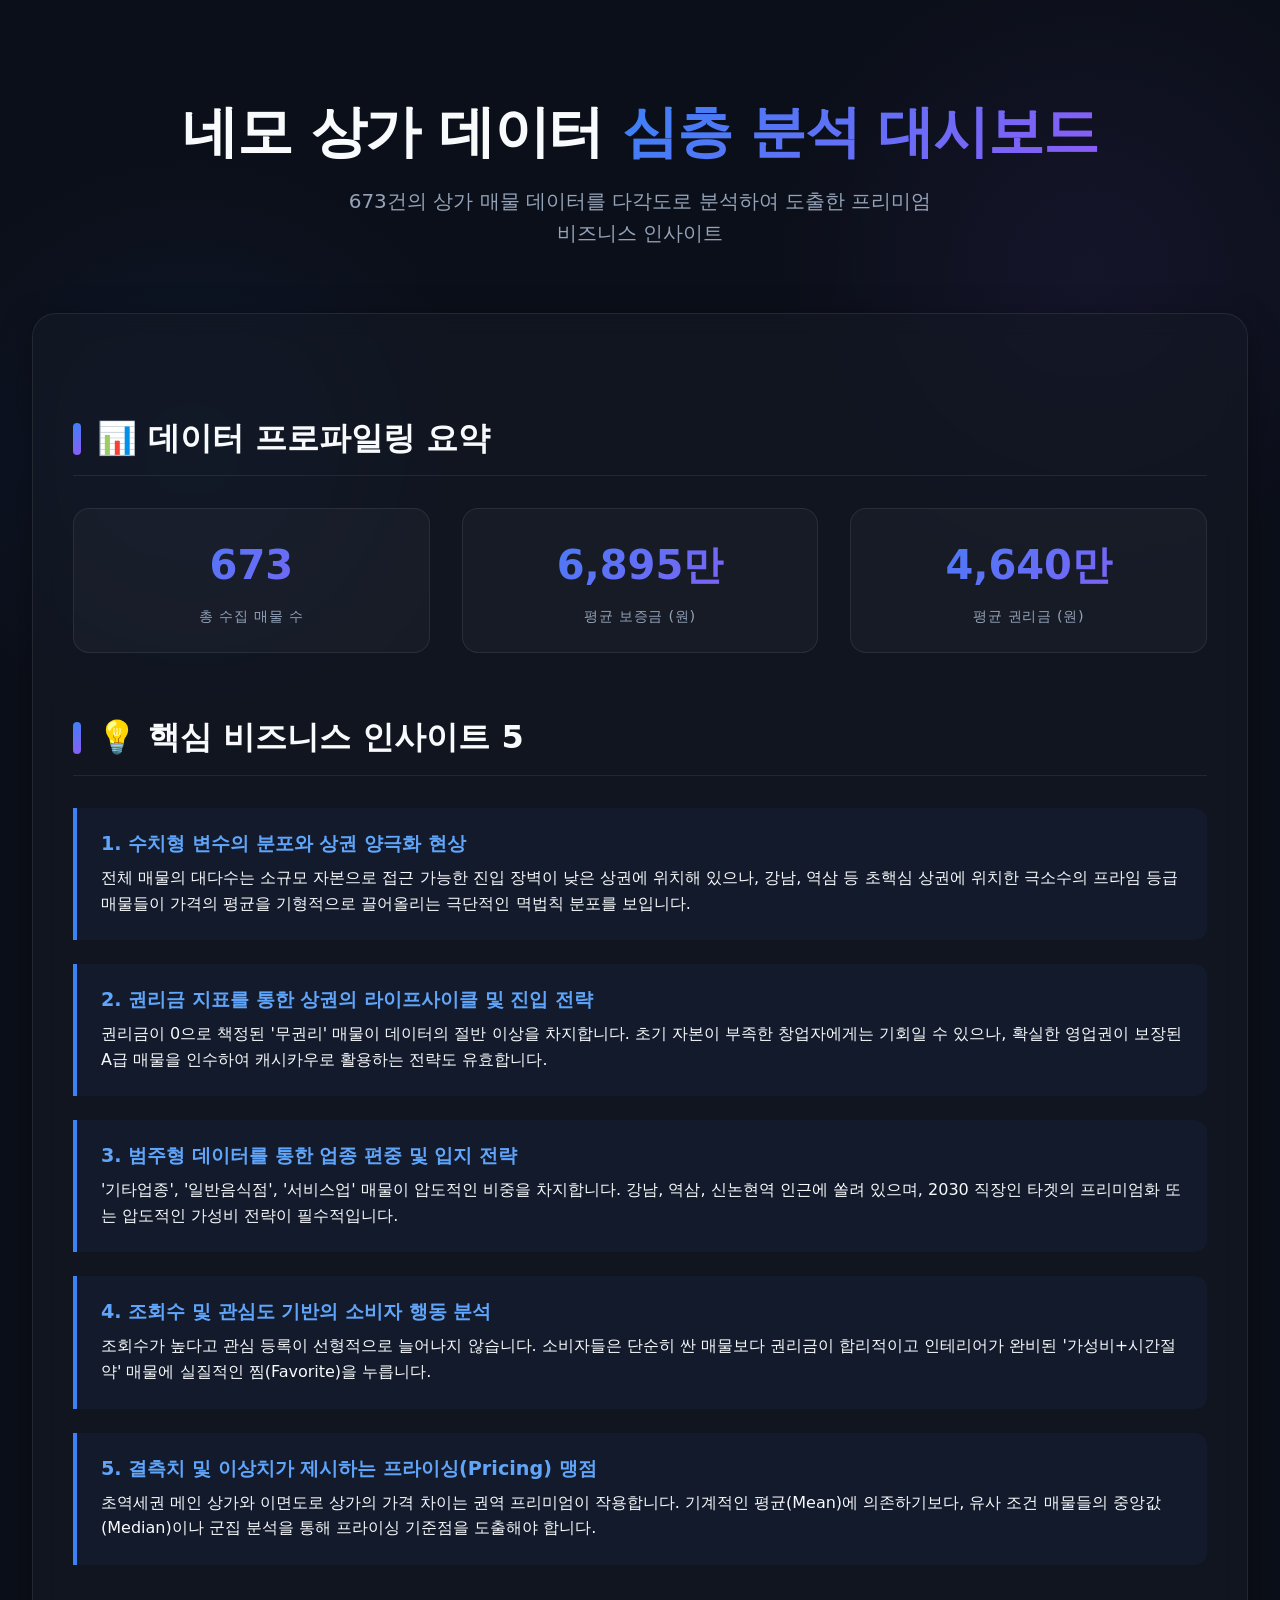
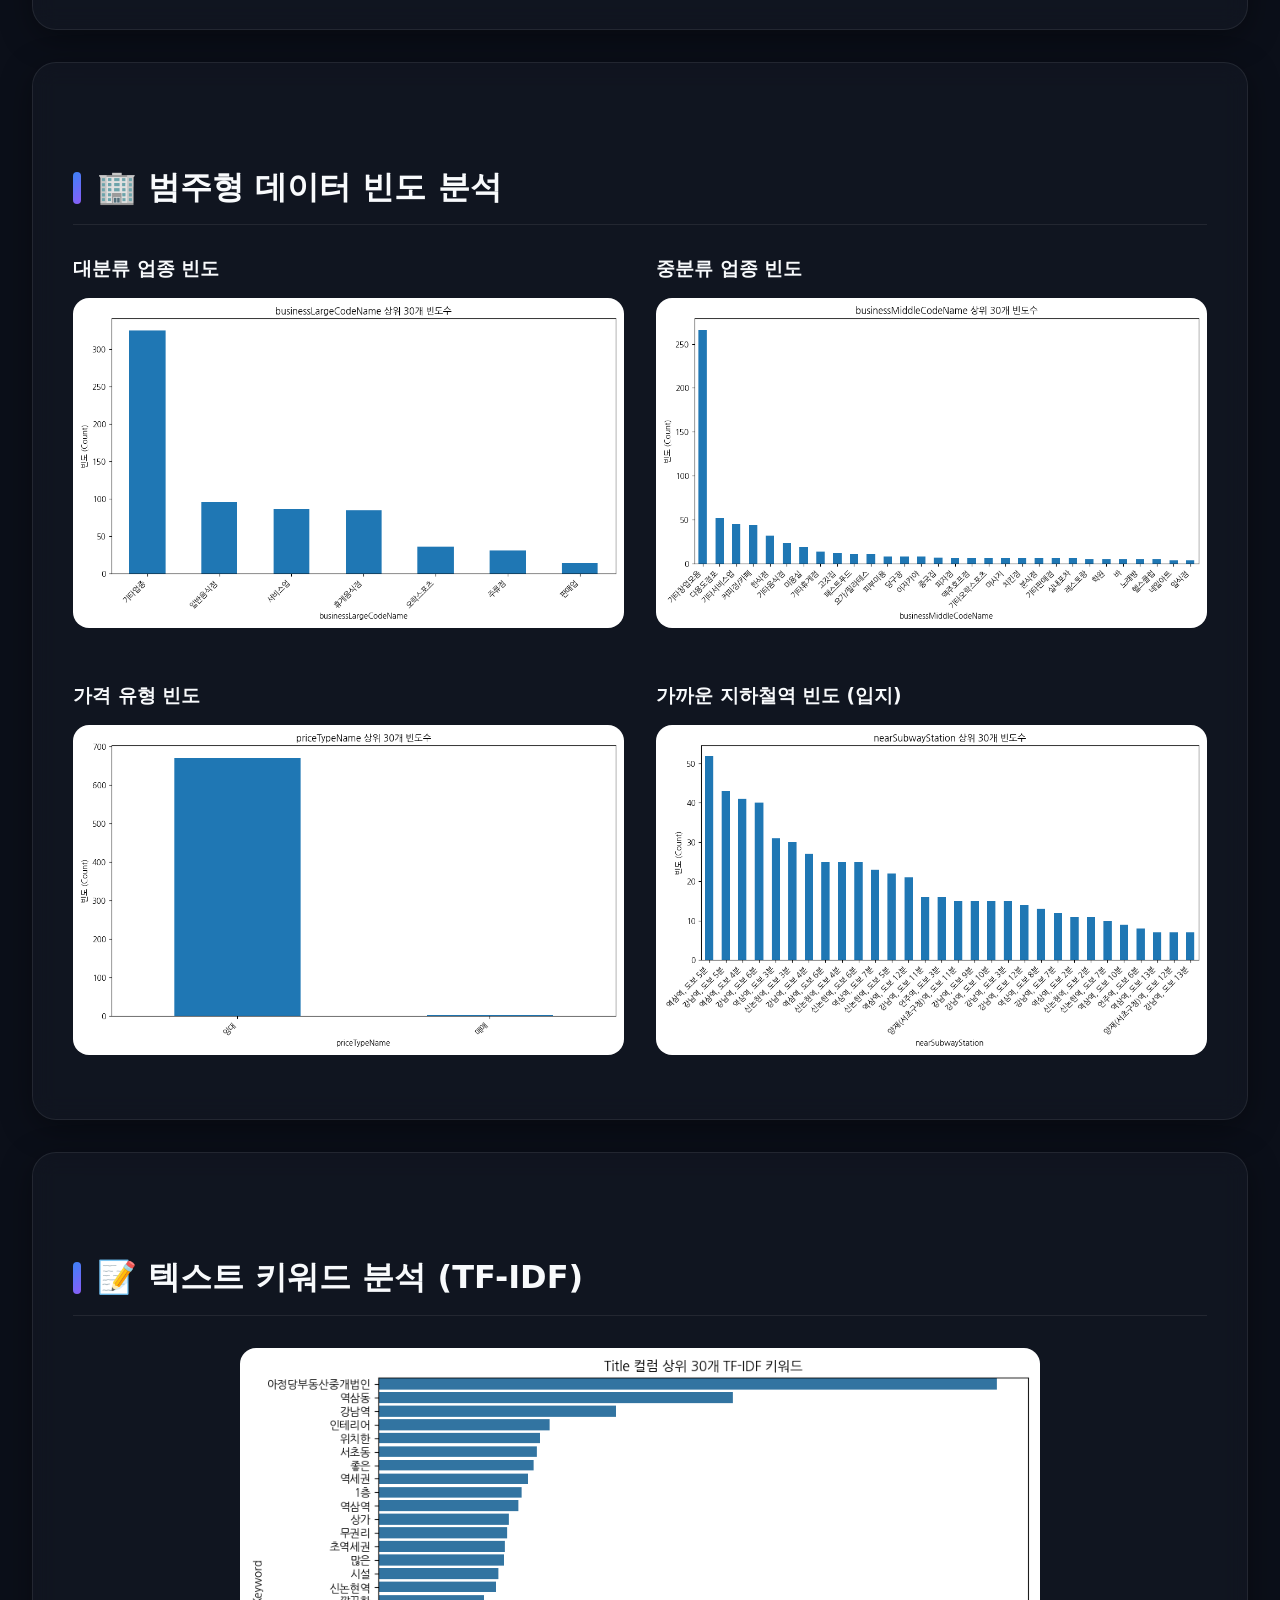
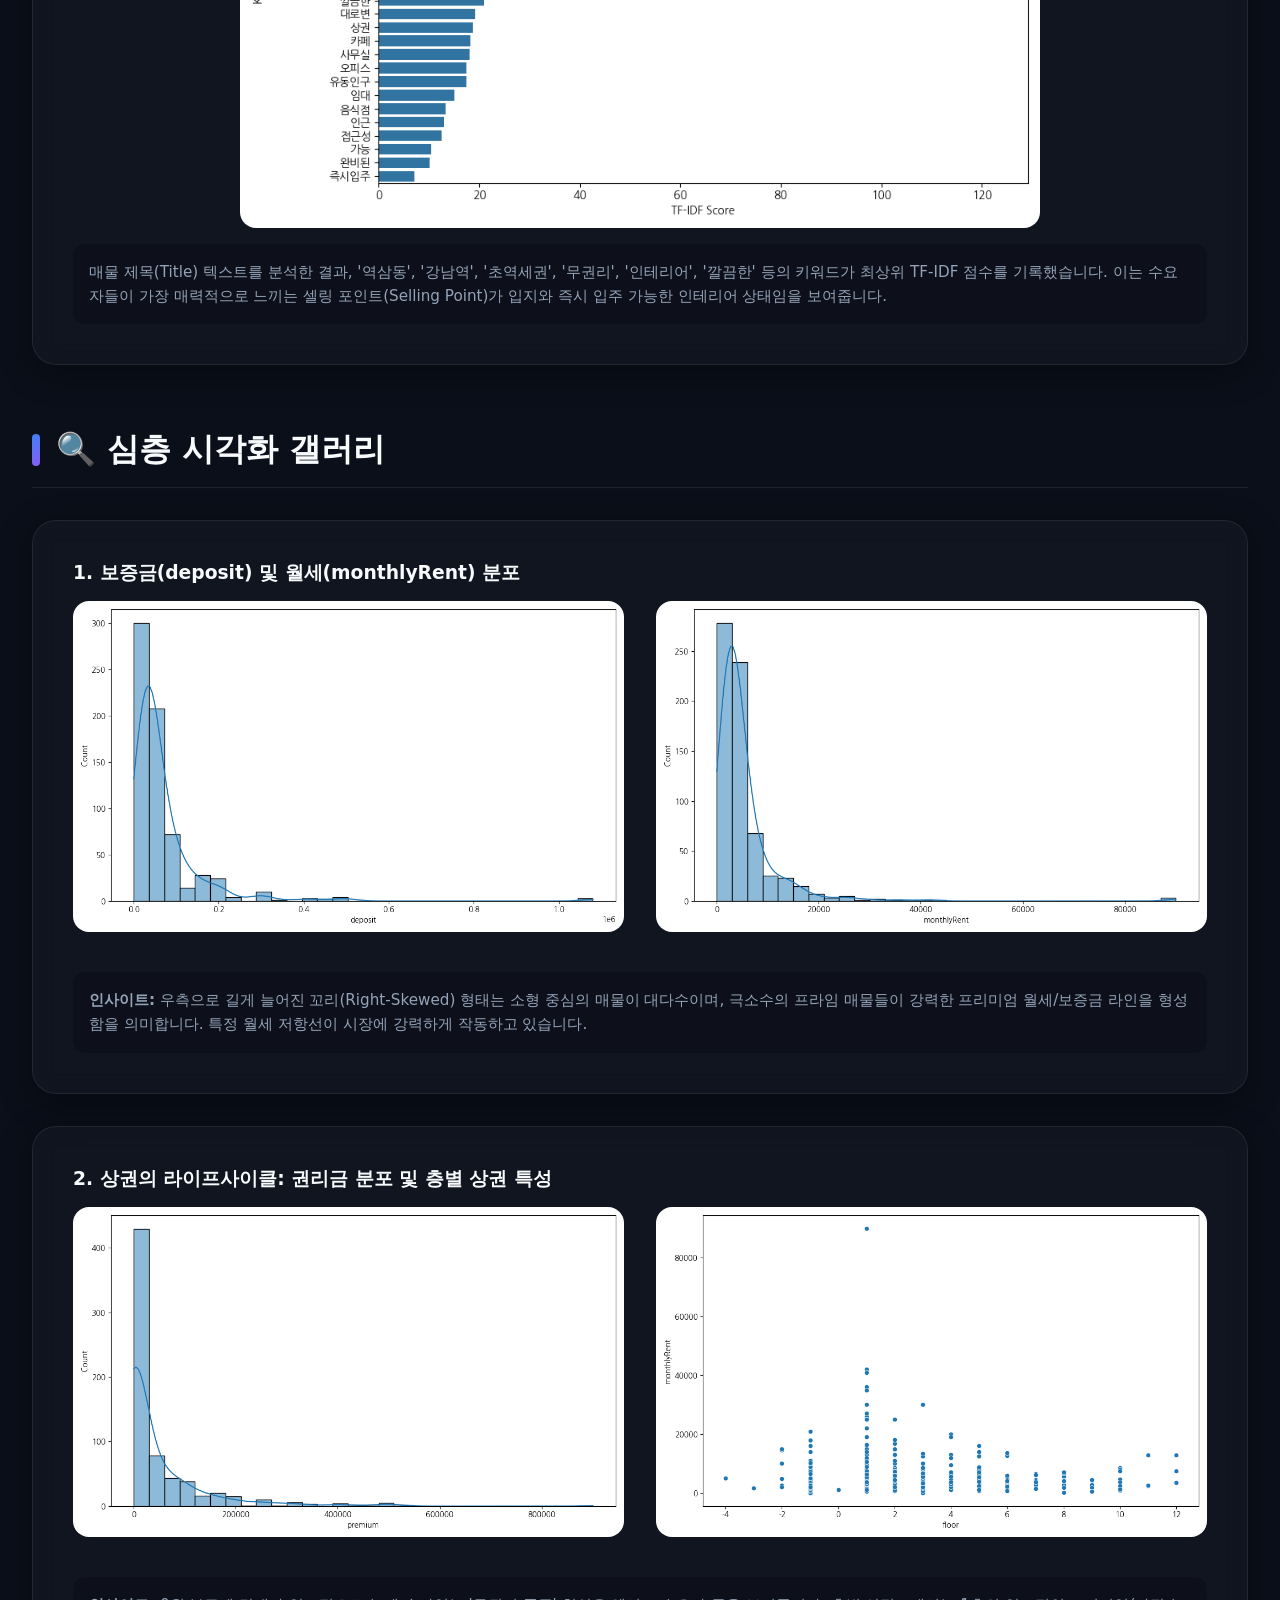
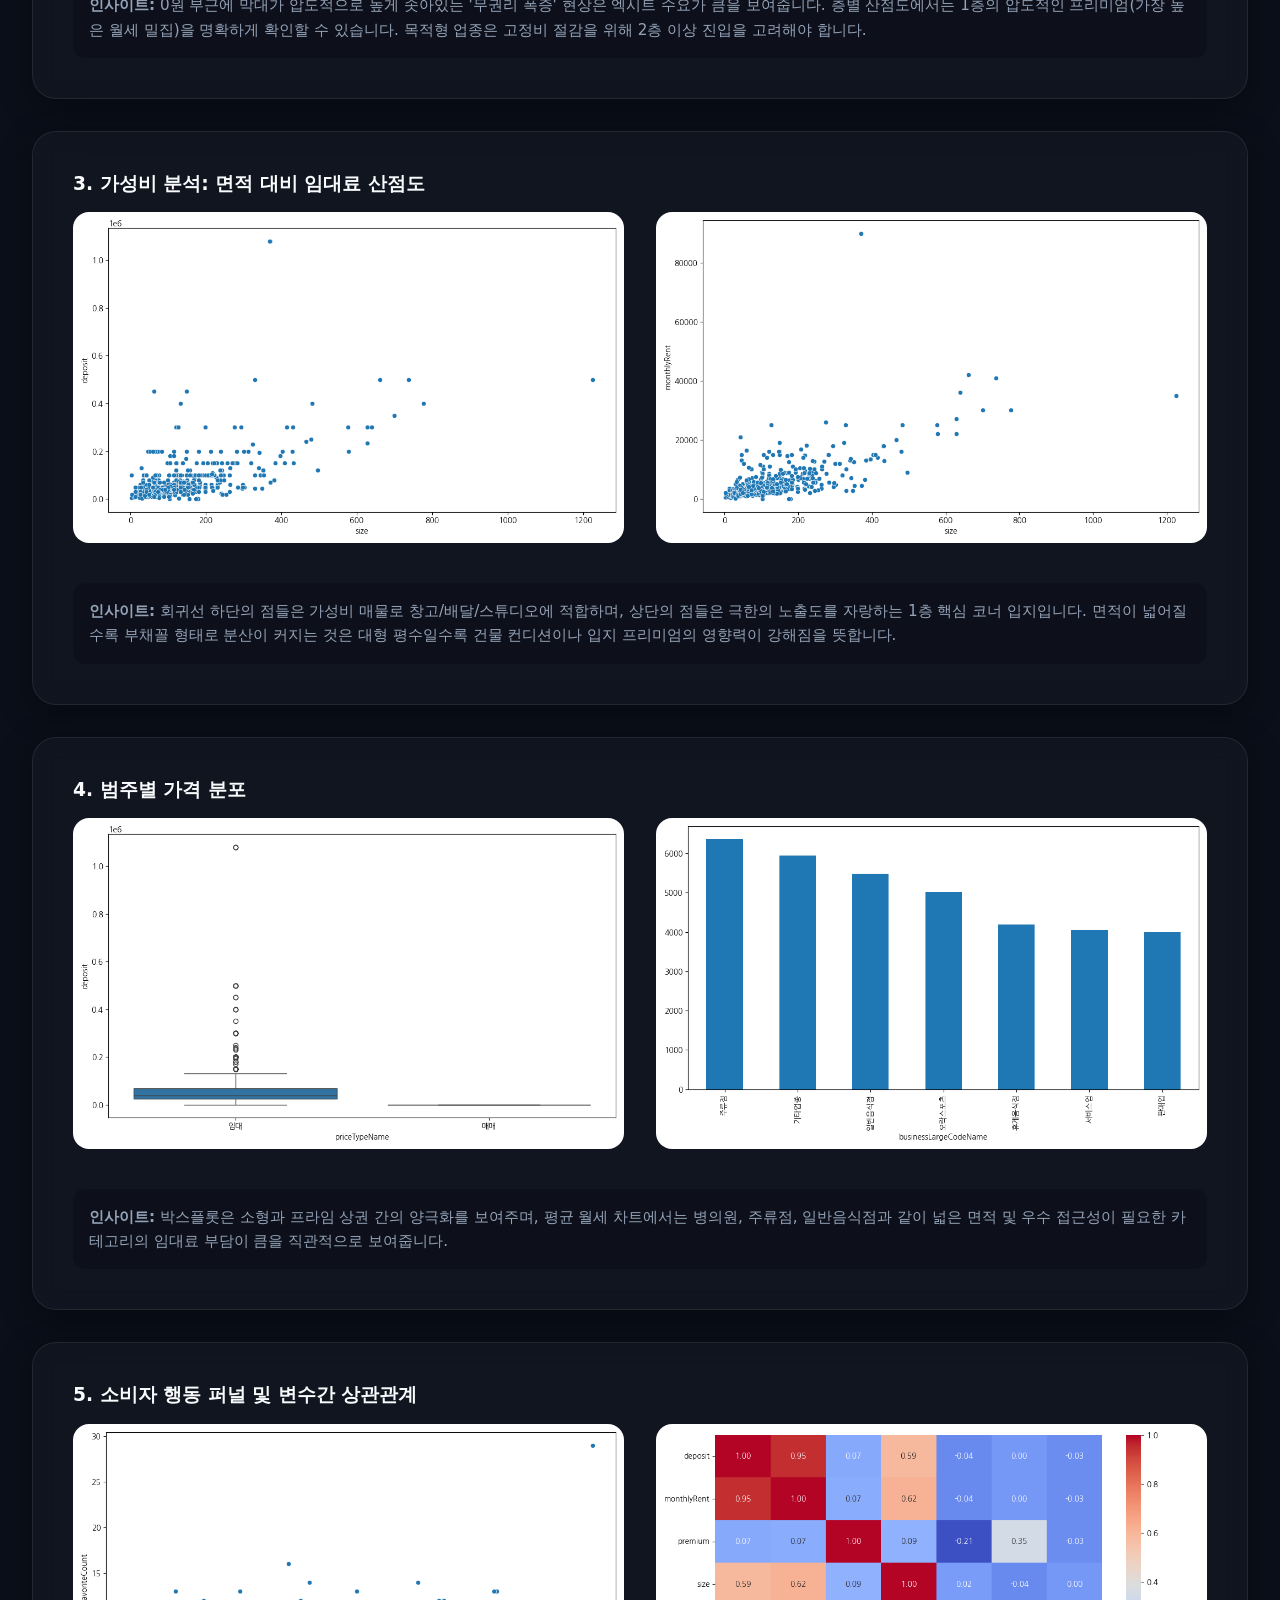
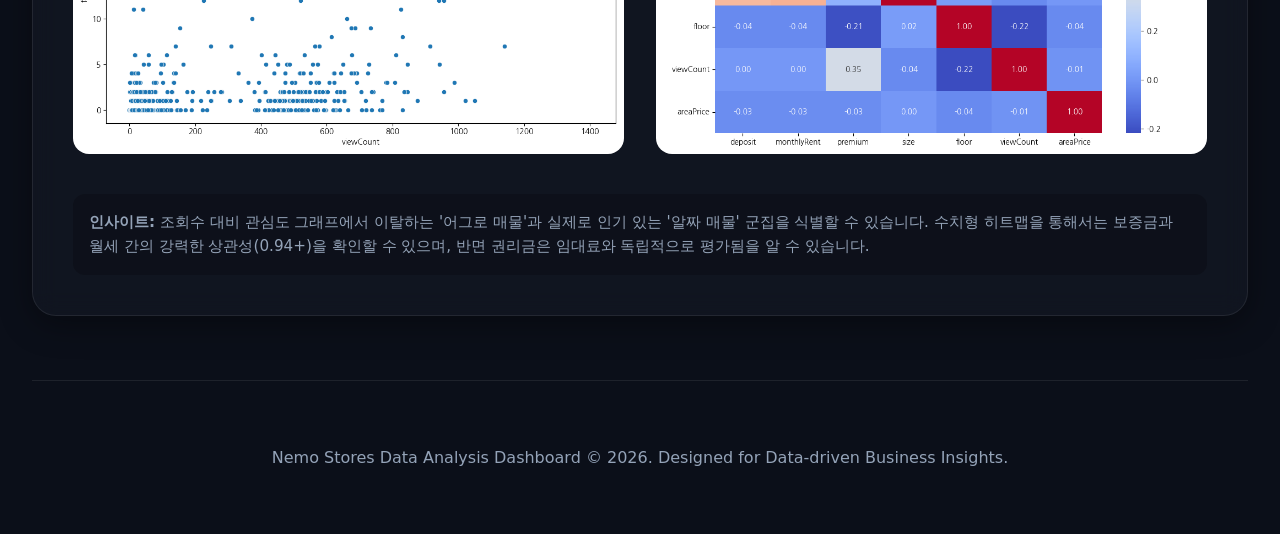
==== index.html @ 8fab78ee "Initial commit with EDA dashboard" ====
<!DOCTYPE html>
<html lang="ko">
<head>
    <meta charset="UTF-8">
    <meta name="viewport" content="width=device-width, initial-scale=1.0">
    <title>Nemo Stores EDA Dashboard</title>
    <link rel="stylesheet" href="style.css">
</head>
<body>
    <div class="container">
        <!-- Hero Section -->
        <header class="reveal">
            <h1>네모 상가 데이터 <span class="text-gradient">심층 분석 대시보드</span></h1>
            <p>673건의 상가 매물 데이터를 다각도로 분석하여 도출한 프리미엄 비즈니스 인사이트</p>
        </header>

        <!-- Executive Summary -->
        <section class="glass-card reveal">
            <h2 class="section-title">📊 데이터 프로파일링 요약</h2>
            <div class="grid-3">
                <div class="stat-item">
                    <div class="stat-value">673</div>
                    <div class="stat-label">총 수집 매물 수</div>
                </div>
                <div class="stat-item">
                    <div class="stat-value">6,895만</div>
                    <div class="stat-label">평균 보증금 (원)</div>
                </div>
                <div class="stat-item">
                    <div class="stat-value">4,640만</div>
                    <div class="stat-label">평균 권리금 (원)</div>
                </div>
            </div>
            
            <h2 class="section-title" style="margin-top: 4rem;">💡 핵심 비즈니스 인사이트 5</h2>
            
            <div class="insight-box">
                <h4>1. 수치형 변수의 분포와 상권 양극화 현상</h4>
                <p>전체 매물의 대다수는 소규모 자본으로 접근 가능한 진입 장벽이 낮은 상권에 위치해 있으나, 강남, 역삼 등 초핵심 상권에 위치한 극소수의 프라임 등급 매물들이 가격의 평균을 기형적으로 끌어올리는 극단적인 멱법칙 분포를 보입니다.</p>
            </div>
            
            <div class="insight-box">
                <h4>2. 권리금 지표를 통한 상권의 라이프사이클 및 진입 전략</h4>
                <p>권리금이 0으로 책정된 '무권리' 매물이 데이터의 절반 이상을 차지합니다. 초기 자본이 부족한 창업자에게는 기회일 수 있으나, 확실한 영업권이 보장된 A급 매물을 인수하여 캐시카우로 활용하는 전략도 유효합니다.</p>
            </div>
            
            <div class="insight-box">
                <h4>3. 범주형 데이터를 통한 업종 편중 및 입지 전략</h4>
                <p>'기타업종', '일반음식점', '서비스업' 매물이 압도적인 비중을 차지합니다. 강남, 역삼, 신논현역 인근에 쏠려 있으며, 2030 직장인 타겟의 프리미엄화 또는 압도적인 가성비 전략이 필수적입니다.</p>
            </div>
            
            <div class="insight-box">
                <h4>4. 조회수 및 관심도 기반의 소비자 행동 분석</h4>
                <p>조회수가 높다고 관심 등록이 선형적으로 늘어나지 않습니다. 소비자들은 단순히 싼 매물보다 권리금이 합리적이고 인테리어가 완비된 '가성비+시간절약' 매물에 실질적인 찜(Favorite)을 누릅니다.</p>
            </div>
            
            <div class="insight-box">
                <h4>5. 결측치 및 이상치가 제시하는 프라이싱(Pricing) 맹점</h4>
                <p>초역세권 메인 상가와 이면도로 상가의 가격 차이는 권역 프리미엄이 작용합니다. 기계적인 평균(Mean)에 의존하기보다, 유사 조건 매물들의 중앙값(Median)이나 군집 분석을 통해 프라이싱 기준점을 도출해야 합니다.</p>
            </div>
        </section>

        <!-- Categorical Analysis -->
        <section class="glass-card reveal">
            <h2 class="section-title">🏢 범주형 데이터 빈도 분석</h2>
            <div class="grid-2">
                <div>
                    <h3>대분류 업종 빈도</h3>
                    <div class="chart-container">
                        <img src="images/cat_freq_1.png" alt="대분류 업종 빈도">
                    </div>
                </div>
                <div>
                    <h3>중분류 업종 빈도</h3>
                    <div class="chart-container">
                        <img src="images/cat_freq_2.png" alt="중분류 업종 빈도">
                    </div>
                </div>
                <div>
                    <h3>가격 유형 빈도</h3>
                    <div class="chart-container">
                        <img src="images/cat_freq_3.png" alt="가격 유형 빈도">
                    </div>
                </div>
                <div>
                    <h3>가까운 지하철역 빈도 (입지)</h3>
                    <div class="chart-container">
                        <img src="images/cat_freq_4.png" alt="지하철역 빈도">
                    </div>
                </div>
            </div>
        </section>

        <!-- Text Analysis -->
        <section class="glass-card reveal">
            <h2 class="section-title">📝 텍스트 키워드 분석 (TF-IDF)</h2>
            <div class="chart-container" style="max-width: 800px; margin: 0 auto;">
                <img src="images/tfidf_keywords.png" alt="TF-IDF 키워드 분석">
            </div>
            <div class="chart-description">
                매물 제목(Title) 텍스트를 분석한 결과, '역삼동', '강남역', '초역세권', '무권리', '인테리어', '깔끔한' 등의 키워드가 최상위 TF-IDF 점수를 기록했습니다. 이는 수요자들이 가장 매력적으로 느끼는 셀링 포인트(Selling Point)가 입지와 즉시 입주 가능한 인테리어 상태임을 보여줍니다.
            </div>
        </section>

        <!-- Deep Dive Visualizations -->
        <section class="reveal">
            <h2 class="section-title">🔍 심층 시각화 갤러리</h2>
            
            <div class="glass-card">
                <h3>1. 보증금(deposit) 및 월세(monthlyRent) 분포</h3>
                <div class="grid-2">
                    <div class="chart-container"><img src="images/viz_1.png" alt="보증금 히스토그램"></div>
                    <div class="chart-container"><img src="images/viz_2.png" alt="월세 히스토그램"></div>
                </div>
                <div class="chart-description">
                    <strong>인사이트:</strong> 우측으로 길게 늘어진 꼬리(Right-Skewed) 형태는 소형 중심의 매물이 대다수이며, 극소수의 프라임 매물들이 강력한 프리미엄 월세/보증금 라인을 형성함을 의미합니다. 특정 월세 저항선이 시장에 강력하게 작동하고 있습니다.
                </div>
            </div>

            <div class="glass-card">
                <h3>2. 상권의 라이프사이클: 권리금 분포 및 층별 상권 특성</h3>
                <div class="grid-2">
                    <div class="chart-container"><img src="images/viz_3.png" alt="권리금 히스토그램"></div>
                    <div class="chart-container"><img src="images/viz_8.png" alt="층수와 월세 산점도"></div>
                </div>
                <div class="chart-description">
                    <strong>인사이트:</strong> 0원 부근에 막대가 압도적으로 높게 솟아있는 '무권리 폭증' 현상은 엑시트 수요가 큼을 보여줍니다. 층별 산점도에서는 1층의 압도적인 프리미엄(가장 높은 월세 밀집)을 명확하게 확인할 수 있습니다. 목적형 업종은 고정비 절감을 위해 2층 이상 진입을 고려해야 합니다.
                </div>
            </div>

            <div class="glass-card">
                <h3>3. 가성비 분석: 면적 대비 임대료 산점도</h3>
                <div class="grid-2">
                    <div class="chart-container"><img src="images/viz_4.png" alt="면적 대 보증금 산점도"></div>
                    <div class="chart-container"><img src="images/viz_5.png" alt="면적 대 월세 산점도"></div>
                </div>
                <div class="chart-description">
                    <strong>인사이트:</strong> 회귀선 하단의 점들은 가성비 매물로 창고/배달/스튜디오에 적합하며, 상단의 점들은 극한의 노출도를 자랑하는 1층 핵심 코너 입지입니다. 면적이 넓어질수록 부채꼴 형태로 분산이 커지는 것은 대형 평수일수록 건물 컨디션이나 입지 프리미엄의 영향력이 강해짐을 뜻합니다.
                </div>
            </div>

            <div class="glass-card">
                <h3>4. 범주별 가격 분포</h3>
                <div class="grid-2">
                    <div class="chart-container"><img src="images/viz_6.png" alt="가격유형별 보증금 박스플롯"></div>
                    <div class="chart-container"><img src="images/viz_7.png" alt="업종별 평균 월세 막대그래프"></div>
                </div>
                <div class="chart-description">
                    <strong>인사이트:</strong> 박스플롯은 소형과 프라임 상권 간의 양극화를 보여주며, 평균 월세 차트에서는 병의원, 주류점, 일반음식점과 같이 넓은 면적 및 우수 접근성이 필요한 카테고리의 임대료 부담이 큼을 직관적으로 보여줍니다.
                </div>
            </div>

            <div class="glass-card">
                <h3>5. 소비자 행동 퍼널 및 변수간 상관관계</h3>
                <div class="grid-2">
                    <div class="chart-container"><img src="images/viz_9.png" alt="조회수와 관심도 산점도"></div>
                    <div class="chart-container"><img src="images/viz_10.png" alt="상관관계 히트맵"></div>
                </div>
                <div class="chart-description">
                    <strong>인사이트:</strong> 조회수 대비 관심도 그래프에서 이탈하는 '어그로 매물'과 실제로 인기 있는 '알짜 매물' 군집을 식별할 수 있습니다. 수치형 히트맵을 통해서는 보증금과 월세 간의 강력한 상관성(0.94+)을 확인할 수 있으며, 반면 권리금은 임대료와 독립적으로 평가됨을 알 수 있습니다.
                </div>
            </div>
        </section>

        <footer>
            <p>Nemo Stores Data Analysis Dashboard &copy; 2026. Designed for Data-driven Business Insights.</p>
        </footer>
    </div>
    
    <script src="script.js"></script>
</body>
</html>
---- style.css ----
@import url('https://cdn.jsdelivr.net/gh/orioncactus/pretendard/dist/web/static/pretendard.css');

:root {
  --bg-main: #0B0F19;
  --bg-card: rgba(20, 26, 38, 0.6);
  --bg-card-hover: rgba(30, 38, 56, 0.8);
  --text-primary: #F8FAFC;
  --text-secondary: #94A3B8;
  --accent-primary: #3B82F6;
  --accent-secondary: #8B5CF6;
  --accent-gradient: linear-gradient(135deg, var(--accent-primary) 0%, var(--accent-secondary) 100%);
  --border-color: rgba(255, 255, 255, 0.08);
  --glass-shadow: 0 8px 32px 0 rgba(0, 0, 0, 0.37);
  --glass-backdrop: blur(12px);
  --font-main: 'Pretendard', -apple-system, BlinkMacSystemFont, system-ui, Roboto, sans-serif;
  --transition: all 0.3s ease;
}

* {
  box-sizing: border-box;
  margin: 0;
  padding: 0;
}

body {
  font-family: var(--font-main);
  background-color: var(--bg-main);
  color: var(--text-primary);
  line-height: 1.6;
  overflow-x: hidden;
  background-image: 
    radial-gradient(circle at 15% 50%, rgba(59, 130, 246, 0.08), transparent 25%),
    radial-gradient(circle at 85% 30%, rgba(139, 92, 246, 0.08), transparent 25%);
  background-attachment: fixed;
}

/* Typography */
h1, h2, h3, h4, h5 {
  font-weight: 700;
  line-height: 1.3;
  margin-bottom: 1rem;
}

.text-gradient {
  background: var(--accent-gradient);
  -webkit-background-clip: text;
  -webkit-text-fill-color: transparent;
  display: inline-block;
}

/* Layout */
.container {
  width: 100%;
  max-width: 1400px;
  margin: 0 auto;
  padding: 0 2rem;
}

header {
  padding: 6rem 0 4rem;
  text-align: center;
}

header h1 {
  font-size: 3.5rem;
  margin-bottom: 1rem;
  letter-spacing: -0.02em;
}

header p {
  font-size: 1.25rem;
  color: var(--text-secondary);
  max-width: 600px;
  margin: 0 auto;
}

/* Glassmorphism Cards */
.glass-card {
  background: var(--bg-card);
  backdrop-filter: var(--glass-backdrop);
  -webkit-backdrop-filter: var(--glass-backdrop);
  border: 1px solid var(--border-color);
  border-radius: 24px;
  padding: 2.5rem;
  box-shadow: var(--glass-shadow);
  transition: var(--transition);
  margin-bottom: 2rem;
}

.glass-card:hover {
  background: var(--bg-card-hover);
  transform: translateY(-5px);
  border-color: rgba(255, 255, 255, 0.15);
}

/* Grids */
.grid-2 {
  display: grid;
  grid-template-columns: repeat(auto-fit, minmax(400px, 1fr));
  gap: 2rem;
}

.grid-3 {
  display: grid;
  grid-template-columns: repeat(auto-fit, minmax(300px, 1fr));
  gap: 2rem;
}

/* Section Title */
.section-title {
  font-size: 2rem;
  margin: 4rem 0 2rem;
  padding-bottom: 1rem;
  border-bottom: 1px solid var(--border-color);
  display: flex;
  align-items: center;
  gap: 1rem;
}

.section-title::before {
  content: '';
  display: block;
  width: 8px;
  height: 2rem;
  background: var(--accent-gradient);
  border-radius: 4px;
}

/* Insight Points */
.insight-box {
  background: rgba(59, 130, 246, 0.05);
  border-left: 4px solid var(--accent-primary);
  padding: 1.5rem;
  border-radius: 0 12px 12px 0;
  margin-bottom: 1.5rem;
}

.insight-box h4 {
  color: #60A5FA;
  margin-bottom: 0.5rem;
  font-size: 1.2rem;
}

/* Tables */
.table-wrapper {
  overflow-x: auto;
  border-radius: 12px;
  border: 1px solid var(--border-color);
  margin-bottom: 1.5rem;
  background: rgba(0, 0, 0, 0.2);
}

table {
  width: 100%;
  border-collapse: collapse;
  text-align: left;
}

th, td {
  padding: 1rem;
  border-bottom: 1px solid var(--border-color);
  white-space: nowrap;
}

th {
  background: rgba(255, 255, 255, 0.05);
  font-weight: 600;
  color: var(--text-secondary);
  text-transform: uppercase;
  font-size: 0.85rem;
  letter-spacing: 0.05em;
}

tr:hover td {
  background: rgba(255, 255, 255, 0.03);
}

/* Stats Summary */
.stat-item {
  text-align: center;
  padding: 1.5rem;
  background: rgba(255, 255, 255, 0.03);
  border-radius: 16px;
  border: 1px solid var(--border-color);
}

.stat-value {
  font-size: 2.5rem;
  font-weight: 700;
  margin-bottom: 0.5rem;
  background: var(--accent-gradient);
  -webkit-background-clip: text;
  -webkit-text-fill-color: transparent;
}

.stat-label {
  color: var(--text-secondary);
  font-size: 0.9rem;
  text-transform: uppercase;
  letter-spacing: 0.05em;
}

/* Images & Charts */
.chart-container {
  width: 100%;
  border-radius: 16px;
  overflow: hidden;
  margin-bottom: 1.5rem;
  background: #fff; /* Matplotlib charts usually have white bg, this prevents transparency issues */
  cursor: zoom-in;
  transition: var(--transition);
}

.chart-container img {
  width: 100%;
  height: auto;
  display: block;
}

.chart-container:hover {
  transform: scale(1.02);
  box-shadow: 0 10px 40px rgba(0, 0, 0, 0.5);
}

.chart-description {
  color: var(--text-secondary);
  font-size: 0.95rem;
  margin-top: 1rem;
  padding: 1rem;
  background: rgba(0, 0, 0, 0.2);
  border-radius: 12px;
}

/* Lightbox */
.lightbox {
  position: fixed;
  top: 0;
  left: 0;
  width: 100vw;
  height: 100vh;
  background: rgba(0, 0, 0, 0.9);
  backdrop-filter: blur(5px);
  z-index: 1000;
  display: flex;
  justify-content: center;
  align-items: center;
  opacity: 0;
  pointer-events: none;
  transition: opacity 0.3s ease;
}

.lightbox.active {
  opacity: 1;
  pointer-events: all;
}

.lightbox img {
  max-width: 90%;
  max-height: 90vh;
  border-radius: 8px;
  box-shadow: 0 0 50px rgba(0,0,0,0.8);
  transform: scale(0.95);
  transition: transform 0.3s ease;
  background: #fff;
}

.lightbox.active img {
  transform: scale(1);
}

.lightbox-close {
  position: absolute;
  top: 2rem;
  right: 2rem;
  color: white;
  font-size: 3rem;
  cursor: pointer;
  background: none;
  border: none;
  line-height: 1;
}

/* Scroll Animation Classes */
.reveal {
  opacity: 0;
  transform: translateY(30px);
  transition: all 0.8s cubic-bezier(0.5, 0, 0, 1);
}

.reveal.active {
  opacity: 1;
  transform: translateY(0);
}

/* Footer */
footer {
  text-align: center;
  padding: 4rem 0;
  color: var(--text-secondary);
  border-top: 1px solid var(--border-color);
  margin-top: 4rem;
}

/* Responsive */
@media (max-width: 768px) {
  header h1 {
    font-size: 2.5rem;
  }
  .grid-2, .grid-3 {
    grid-template-columns: 1fr;
  }
  .glass-card {
    padding: 1.5rem;
  }
}
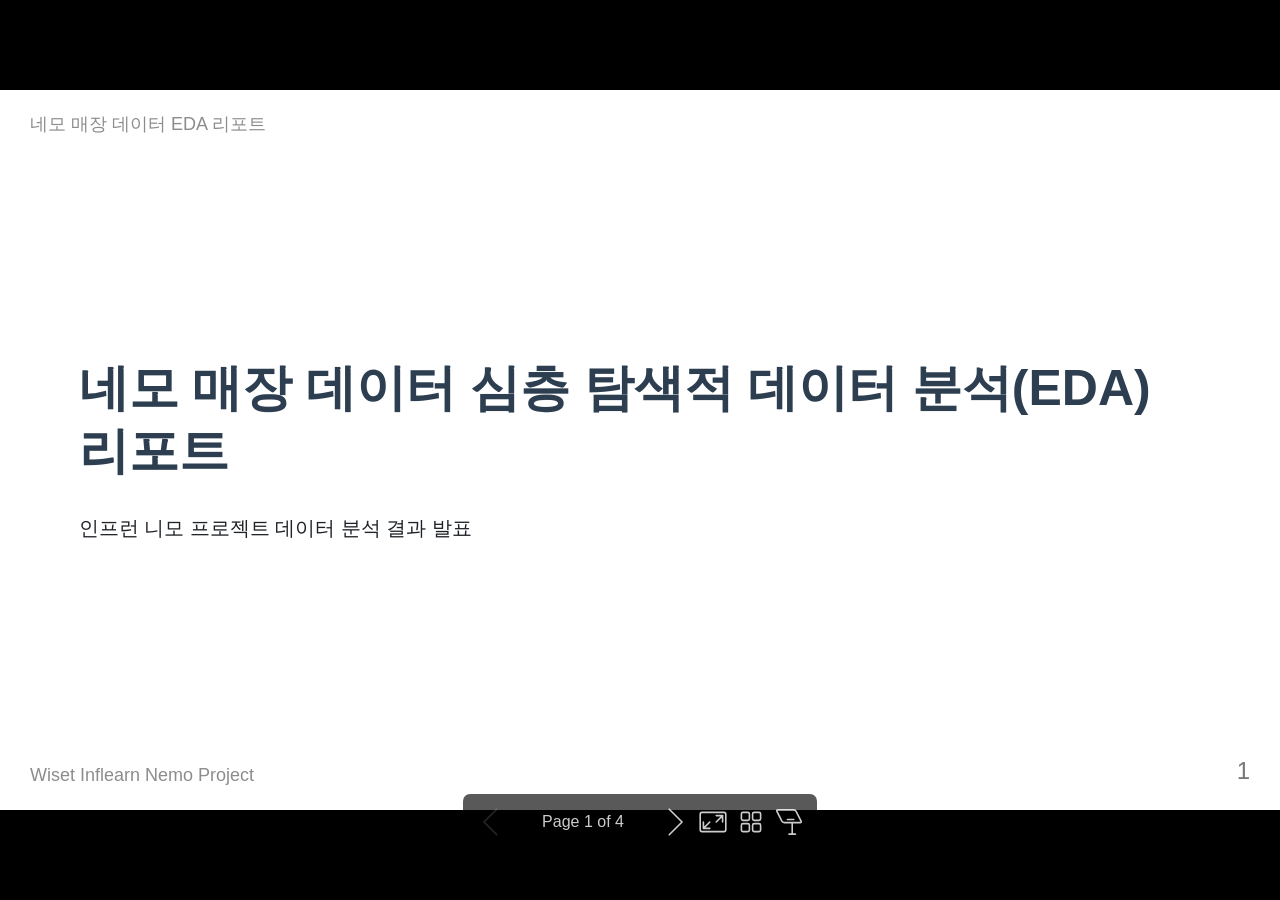
==== commit 0015f617: "Deploy to GitHub Pages" ====
--- a/index.html
+++ b/index.html
@@ -1,172 +1,513 @@
-<!DOCTYPE html>
-<html lang="ko">
-<head>
-    <meta charset="UTF-8">
-    <meta name="viewport" content="width=device-width, initial-scale=1.0">
-    <title>Nemo Stores EDA Dashboard</title>
-    <link rel="stylesheet" href="style.css">
-</head>
-<body>
-    <div class="container">
-        <!-- Hero Section -->
-        <header class="reveal">
-            <h1>네모 상가 데이터 <span class="text-gradient">심층 분석 대시보드</span></h1>
-            <p>673건의 상가 매물 데이터를 다각도로 분석하여 도출한 프리미엄 비즈니스 인사이트</p>
-        </header>
-
-        <!-- Executive Summary -->
-        <section class="glass-card reveal">
-            <h2 class="section-title">📊 데이터 프로파일링 요약</h2>
-            <div class="grid-3">
-                <div class="stat-item">
-                    <div class="stat-value">673</div>
-                    <div class="stat-label">총 수집 매물 수</div>
-                </div>
-                <div class="stat-item">
-                    <div class="stat-value">6,895만</div>
-                    <div class="stat-label">평균 보증금 (원)</div>
-                </div>
-                <div class="stat-item">
-                    <div class="stat-value">4,640만</div>
-                    <div class="stat-label">평균 권리금 (원)</div>
-                </div>
-            </div>
-            
-            <h2 class="section-title" style="margin-top: 4rem;">💡 핵심 비즈니스 인사이트 5</h2>
-            
-            <div class="insight-box">
-                <h4>1. 수치형 변수의 분포와 상권 양극화 현상</h4>
-                <p>전체 매물의 대다수는 소규모 자본으로 접근 가능한 진입 장벽이 낮은 상권에 위치해 있으나, 강남, 역삼 등 초핵심 상권에 위치한 극소수의 프라임 등급 매물들이 가격의 평균을 기형적으로 끌어올리는 극단적인 멱법칙 분포를 보입니다.</p>
-            </div>
-            
-            <div class="insight-box">
-                <h4>2. 권리금 지표를 통한 상권의 라이프사이클 및 진입 전략</h4>
-                <p>권리금이 0으로 책정된 '무권리' 매물이 데이터의 절반 이상을 차지합니다. 초기 자본이 부족한 창업자에게는 기회일 수 있으나, 확실한 영업권이 보장된 A급 매물을 인수하여 캐시카우로 활용하는 전략도 유효합니다.</p>
-            </div>
-            
-            <div class="insight-box">
-                <h4>3. 범주형 데이터를 통한 업종 편중 및 입지 전략</h4>
-                <p>'기타업종', '일반음식점', '서비스업' 매물이 압도적인 비중을 차지합니다. 강남, 역삼, 신논현역 인근에 쏠려 있으며, 2030 직장인 타겟의 프리미엄화 또는 압도적인 가성비 전략이 필수적입니다.</p>
-            </div>
-            
-            <div class="insight-box">
-                <h4>4. 조회수 및 관심도 기반의 소비자 행동 분석</h4>
-                <p>조회수가 높다고 관심 등록이 선형적으로 늘어나지 않습니다. 소비자들은 단순히 싼 매물보다 권리금이 합리적이고 인테리어가 완비된 '가성비+시간절약' 매물에 실질적인 찜(Favorite)을 누릅니다.</p>
-            </div>
-            
-            <div class="insight-box">
-                <h4>5. 결측치 및 이상치가 제시하는 프라이싱(Pricing) 맹점</h4>
-                <p>초역세권 메인 상가와 이면도로 상가의 가격 차이는 권역 프리미엄이 작용합니다. 기계적인 평균(Mean)에 의존하기보다, 유사 조건 매물들의 중앙값(Median)이나 군집 분석을 통해 프라이싱 기준점을 도출해야 합니다.</p>
-            </div>
-        </section>
-
-        <!-- Categorical Analysis -->
-        <section class="glass-card reveal">
-            <h2 class="section-title">🏢 범주형 데이터 빈도 분석</h2>
-            <div class="grid-2">
-                <div>
-                    <h3>대분류 업종 빈도</h3>
-                    <div class="chart-container">
-                        <img src="images/cat_freq_1.png" alt="대분류 업종 빈도">
-                    </div>
-                </div>
-                <div>
-                    <h3>중분류 업종 빈도</h3>
-                    <div class="chart-container">
-                        <img src="images/cat_freq_2.png" alt="중분류 업종 빈도">
-                    </div>
-                </div>
-                <div>
-                    <h3>가격 유형 빈도</h3>
-                    <div class="chart-container">
-                        <img src="images/cat_freq_3.png" alt="가격 유형 빈도">
-                    </div>
-                </div>
-                <div>
-                    <h3>가까운 지하철역 빈도 (입지)</h3>
-                    <div class="chart-container">
-                        <img src="images/cat_freq_4.png" alt="지하철역 빈도">
-                    </div>
-                </div>
-            </div>
-        </section>
-
-        <!-- Text Analysis -->
-        <section class="glass-card reveal">
-            <h2 class="section-title">📝 텍스트 키워드 분석 (TF-IDF)</h2>
-            <div class="chart-container" style="max-width: 800px; margin: 0 auto;">
-                <img src="images/tfidf_keywords.png" alt="TF-IDF 키워드 분석">
-            </div>
-            <div class="chart-description">
-                매물 제목(Title) 텍스트를 분석한 결과, '역삼동', '강남역', '초역세권', '무권리', '인테리어', '깔끔한' 등의 키워드가 최상위 TF-IDF 점수를 기록했습니다. 이는 수요자들이 가장 매력적으로 느끼는 셀링 포인트(Selling Point)가 입지와 즉시 입주 가능한 인테리어 상태임을 보여줍니다.
-            </div>
-        </section>
-
-        <!-- Deep Dive Visualizations -->
-        <section class="reveal">
-            <h2 class="section-title">🔍 심층 시각화 갤러리</h2>
-            
-            <div class="glass-card">
-                <h3>1. 보증금(deposit) 및 월세(monthlyRent) 분포</h3>
-                <div class="grid-2">
-                    <div class="chart-container"><img src="images/viz_1.png" alt="보증금 히스토그램"></div>
-                    <div class="chart-container"><img src="images/viz_2.png" alt="월세 히스토그램"></div>
-                </div>
-                <div class="chart-description">
-                    <strong>인사이트:</strong> 우측으로 길게 늘어진 꼬리(Right-Skewed) 형태는 소형 중심의 매물이 대다수이며, 극소수의 프라임 매물들이 강력한 프리미엄 월세/보증금 라인을 형성함을 의미합니다. 특정 월세 저항선이 시장에 강력하게 작동하고 있습니다.
-                </div>
-            </div>
-
-            <div class="glass-card">
-                <h3>2. 상권의 라이프사이클: 권리금 분포 및 층별 상권 특성</h3>
-                <div class="grid-2">
-                    <div class="chart-container"><img src="images/viz_3.png" alt="권리금 히스토그램"></div>
-                    <div class="chart-container"><img src="images/viz_8.png" alt="층수와 월세 산점도"></div>
-                </div>
-                <div class="chart-description">
-                    <strong>인사이트:</strong> 0원 부근에 막대가 압도적으로 높게 솟아있는 '무권리 폭증' 현상은 엑시트 수요가 큼을 보여줍니다. 층별 산점도에서는 1층의 압도적인 프리미엄(가장 높은 월세 밀집)을 명확하게 확인할 수 있습니다. 목적형 업종은 고정비 절감을 위해 2층 이상 진입을 고려해야 합니다.
-                </div>
-            </div>
-
-            <div class="glass-card">
-                <h3>3. 가성비 분석: 면적 대비 임대료 산점도</h3>
-                <div class="grid-2">
-                    <div class="chart-container"><img src="images/viz_4.png" alt="면적 대 보증금 산점도"></div>
-                    <div class="chart-container"><img src="images/viz_5.png" alt="면적 대 월세 산점도"></div>
-                </div>
-                <div class="chart-description">
-                    <strong>인사이트:</strong> 회귀선 하단의 점들은 가성비 매물로 창고/배달/스튜디오에 적합하며, 상단의 점들은 극한의 노출도를 자랑하는 1층 핵심 코너 입지입니다. 면적이 넓어질수록 부채꼴 형태로 분산이 커지는 것은 대형 평수일수록 건물 컨디션이나 입지 프리미엄의 영향력이 강해짐을 뜻합니다.
-                </div>
-            </div>
-
-            <div class="glass-card">
-                <h3>4. 범주별 가격 분포</h3>
-                <div class="grid-2">
-                    <div class="chart-container"><img src="images/viz_6.png" alt="가격유형별 보증금 박스플롯"></div>
-                    <div class="chart-container"><img src="images/viz_7.png" alt="업종별 평균 월세 막대그래프"></div>
-                </div>
-                <div class="chart-description">
-                    <strong>인사이트:</strong> 박스플롯은 소형과 프라임 상권 간의 양극화를 보여주며, 평균 월세 차트에서는 병의원, 주류점, 일반음식점과 같이 넓은 면적 및 우수 접근성이 필요한 카테고리의 임대료 부담이 큼을 직관적으로 보여줍니다.
-                </div>
-            </div>
-
-            <div class="glass-card">
-                <h3>5. 소비자 행동 퍼널 및 변수간 상관관계</h3>
-                <div class="grid-2">
-                    <div class="chart-container"><img src="images/viz_9.png" alt="조회수와 관심도 산점도"></div>
-                    <div class="chart-container"><img src="images/viz_10.png" alt="상관관계 히트맵"></div>
-                </div>
-                <div class="chart-description">
-                    <strong>인사이트:</strong> 조회수 대비 관심도 그래프에서 이탈하는 '어그로 매물'과 실제로 인기 있는 '알짜 매물' 군집을 식별할 수 있습니다. 수치형 히트맵을 통해서는 보증금과 월세 간의 강력한 상관성(0.94+)을 확인할 수 있으며, 반면 권리금은 임대료와 독립적으로 평가됨을 알 수 있습니다.
-                </div>
-            </div>
-        </section>
-
-        <footer>
-            <p>Nemo Stores Data Analysis Dashboard &copy; 2026. Designed for Data-driven Business Insights.</p>
-        </footer>
-    </div>
-    
-    <script src="script.js"></script>
-</body>
-</html>
+﻿<!DOCTYPE html><html lang="en-US"><head><title>네모 매장 데이터 심층 탐색적 데이터 분석(EDA) 리포트</title><meta property="og:title" content="네모 매장 데이터 심층 탐색적 데이터 분석(EDA) 리포트"><meta charset="UTF-8"><meta name="viewport" content="width=device-width,height=device-height,initial-scale=1.0"><meta name="apple-mobile-web-app-capable" content="yes"><meta http-equiv="X-UA-Compatible" content="ie=edge"><meta property="og:type" content="website"><meta name="twitter:card" content="summary"><style>@media screen{body[data-bespoke-view=""] .bespoke-marp-parent>.bespoke-marp-osc>button,body[data-bespoke-view=next] .bespoke-marp-parent>.bespoke-marp-osc>button,body[data-bespoke-view=overview] button.bespoke-marp-overview-close,body[data-bespoke-view=presenter] .bespoke-marp-presenter-container .bespoke-marp-presenter-info-container .bespoke-marp-presenter-info-page-area .bespoke-marp-presenter-info-page,body[data-bespoke-view=presenter] .bespoke-marp-presenter-container .bespoke-marp-presenter-info-container button,body[data-bespoke-view=presenter] .bespoke-marp-presenter-container .bespoke-marp-presenter-note-container button{appearance:none;background-color:initial;border:0;color:inherit;cursor:pointer;font-size:inherit;opacity:.8;outline:none;padding:0;transition:opacity .2s linear;-webkit-tap-highlight-color:transparent}body[data-bespoke-view=""] .bespoke-marp-parent>.bespoke-marp-osc>button:disabled,body[data-bespoke-view=next] .bespoke-marp-parent>.bespoke-marp-osc>button:disabled,body[data-bespoke-view=overview] button.bespoke-marp-overview-close:disabled,body[data-bespoke-view=presenter] .bespoke-marp-presenter-container .bespoke-marp-presenter-info-container .bespoke-marp-presenter-info-page-area .bespoke-marp-presenter-info-page:disabled,body[data-bespoke-view=presenter] .bespoke-marp-presenter-container .bespoke-marp-presenter-info-container button:disabled,body[data-bespoke-view=presenter] .bespoke-marp-presenter-container .bespoke-marp-presenter-note-container button:disabled{cursor:not-allowed;opacity:.15!important}body[data-bespoke-view=""] .bespoke-marp-parent>.bespoke-marp-osc>button:hover,body[data-bespoke-view=next] .bespoke-marp-parent>.bespoke-marp-osc>button:hover,body[data-bespoke-view=overview] button.bespoke-marp-overview-close:hover,body[data-bespoke-view=presenter] .bespoke-marp-presenter-container .bespoke-marp-presenter-info-container .bespoke-marp-presenter-info-page-area .bespoke-marp-presenter-info-page:hover,body[data-bespoke-view=presenter] .bespoke-marp-presenter-container .bespoke-marp-presenter-info-container button:hover,body[data-bespoke-view=presenter] .bespoke-marp-presenter-container .bespoke-marp-presenter-note-container button:hover{opacity:1}body[data-bespoke-view=""] .bespoke-marp-parent>.bespoke-marp-osc>button:hover:active,body[data-bespoke-view=next] .bespoke-marp-parent>.bespoke-marp-osc>button:hover:active,body[data-bespoke-view=overview] button.bespoke-marp-overview-close:hover:active,body[data-bespoke-view=presenter] .bespoke-marp-presenter-container .bespoke-marp-presenter-info-container .bespoke-marp-presenter-info-page-area .bespoke-marp-presenter-info-page:hover:active,body[data-bespoke-view=presenter] .bespoke-marp-presenter-container .bespoke-marp-presenter-info-container button:hover:active,body[data-bespoke-view=presenter] .bespoke-marp-presenter-container .bespoke-marp-presenter-note-container button:hover:active{opacity:.6}body[data-bespoke-view=""] .bespoke-marp-parent>.bespoke-marp-osc>button:hover:not(:disabled),body[data-bespoke-view=next] .bespoke-marp-parent>.bespoke-marp-osc>button:hover:not(:disabled),body[data-bespoke-view=overview] button.bespoke-marp-overview-close:hover:not(:disabled),body[data-bespoke-view=presenter] .bespoke-marp-presenter-container .bespoke-marp-presenter-info-container .bespoke-marp-presenter-info-page-area .bespoke-marp-presenter-info-page:hover:not(:disabled),body[data-bespoke-view=presenter] .bespoke-marp-presenter-container .bespoke-marp-presenter-info-container button:hover:not(:disabled),body[data-bespoke-view=presenter] .bespoke-marp-presenter-container .bespoke-marp-presenter-note-container button:hover:not(:disabled){transition:none}body[data-bespoke-view=""] .bespoke-marp-parent>.bespoke-marp-osc>button[data-bespoke-marp-osc=prev],body[data-bespoke-view=next] .bespoke-marp-parent>.bespoke-marp-osc>button[data-bespoke-marp-osc=prev],body[data-bespoke-view=presenter] .bespoke-marp-presenter-container .bespoke-marp-presenter-info-container button.bespoke-marp-presenter-info-page-prev{background:#0000 url("[data-uri]") no-repeat 50%;background-size:contain;overflow:hidden;text-indent:100%;white-space:nowrap}body[data-bespoke-view=""] .bespoke-marp-parent>.bespoke-marp-osc>button[data-bespoke-marp-osc=next],body[data-bespoke-view=next] .bespoke-marp-parent>.bespoke-marp-osc>button[data-bespoke-marp-osc=next],body[data-bespoke-view=presenter] .bespoke-marp-presenter-container .bespoke-marp-presenter-info-container button.bespoke-marp-presenter-info-page-next{background:#0000 url("[data-uri]") no-repeat 50%;background-size:contain;overflow:hidden;text-indent:100%;white-space:nowrap}body[data-bespoke-view=""] .bespoke-marp-parent>.bespoke-marp-osc>button[data-bespoke-marp-osc=fullscreen],body[data-bespoke-view=next] .bespoke-marp-parent>.bespoke-marp-osc>button[data-bespoke-marp-osc=fullscreen]{background:#0000 url("[data-uri]") no-repeat 50%;background-size:contain;overflow:hidden;text-indent:100%;white-space:nowrap}body[data-bespoke-view=""] .bespoke-marp-parent>.bespoke-marp-osc>button.exit[data-bespoke-marp-osc=fullscreen],body[data-bespoke-view=next] .bespoke-marp-parent>.bespoke-marp-osc>button.exit[data-bespoke-marp-osc=fullscreen]{background-image:url("[data-uri]")}body[data-bespoke-view=""] .bespoke-marp-parent>.bespoke-marp-osc>button[data-bespoke-marp-osc=presenter],body[data-bespoke-view=next] .bespoke-marp-parent>.bespoke-marp-osc>button[data-bespoke-marp-osc=presenter]{background:#0000 url("[data-uri]") no-repeat 50%;background-size:contain;overflow:hidden;text-indent:100%;white-space:nowrap}body[data-bespoke-view=overview] button.bespoke-marp-overview-close,body[data-bespoke-view=presenter] .bespoke-marp-presenter-container .bespoke-marp-presenter-note-container button.bespoke-marp-presenter-note-bigger{background:#0000 url("[data-uri]") no-repeat 50%;background-size:contain;overflow:hidden;text-indent:100%;white-space:nowrap}body[data-bespoke-view=presenter] .bespoke-marp-presenter-container .bespoke-marp-presenter-note-container button.bespoke-marp-presenter-note-smaller{background:#0000 url("[data-uri]") no-repeat 50%;background-size:contain;overflow:hidden;text-indent:100%;white-space:nowrap}body[data-bespoke-view=""] .bespoke-marp-parent>.bespoke-marp-osc>button[data-bespoke-marp-osc=overview],body[data-bespoke-view=next] .bespoke-marp-parent>.bespoke-marp-osc>button[data-bespoke-marp-osc=overview]{background:#0000 url("[data-uri]") no-repeat 50%;background-size:contain;overflow:hidden;text-indent:100%;white-space:nowrap}}@keyframes __bespoke_marp_transition_reduced_outgoing__{0%{opacity:1}to{opacity:0}}@keyframes __bespoke_marp_transition_reduced_incoming__{0%{mix-blend-mode:plus-lighter;opacity:0}to{mix-blend-mode:plus-lighter;opacity:1}}.bespoke-marp-note,.bespoke-marp-osc,.bespoke-progress-parent{display:none;transition:none}@media screen{::view-transition-group(*){animation-duration:var(--marp-bespoke-transition-animation-duration,.5s);animation-timing-function:ease}::view-transition-new(*),::view-transition-old(*){animation-delay:0s;animation-direction:var(--marp-bespoke-transition-animation-direction,normal);animation-duration:var(--marp-bespoke-transition-animation-duration,.5s);animation-fill-mode:both;animation-name:var(--marp-bespoke-transition-animation-name,var(--marp-bespoke-transition-animation-name-fallback,__bespoke_marp_transition_no_animation__));mix-blend-mode:normal}::view-transition-old(*){--marp-bespoke-transition-animation-name-fallback:__bespoke_marp_transition_reduced_outgoing__;animation-timing-function:ease}::view-transition-new(*){--marp-bespoke-transition-animation-name-fallback:__bespoke_marp_transition_reduced_incoming__;animation-timing-function:ease}::view-transition-new(root),::view-transition-old(root){animation-timing-function:linear}::view-transition-new(__bespoke_marp_transition_osc__),::view-transition-old(__bespoke_marp_transition_osc__){animation-duration:0s!important;animation-name:__bespoke_marp_transition_osc__!important}::view-transition-new(__bespoke_marp_transition_osc__){opacity:0!important}.bespoke-marp-transition-warming-up::view-transition-group(*),.bespoke-marp-transition-warming-up::view-transition-new(*),.bespoke-marp-transition-warming-up::view-transition-old(*){animation-play-state:paused!important}body,html{height:100%;margin:0}body{background:#000;overflow:hidden}svg.bespoke-marp-slide{content-visibility:hidden;interactivity:inert;opacity:0;pointer-events:none;z-index:-1}svg.bespoke-marp-slide:not(.bespoke-marp-active) *{view-transition-name:none!important}svg.bespoke-marp-slide.bespoke-marp-active{content-visibility:visible;interactivity:auto;opacity:1;pointer-events:auto;z-index:0}svg.bespoke-marp-slide.bespoke-marp-active.bespoke-marp-active-ready *{animation-name:__bespoke_marp__!important}@supports not (content-visibility:hidden){svg.bespoke-marp-slide[data-bespoke-marp-load=hideable]{display:none}svg.bespoke-marp-slide[data-bespoke-marp-load=hideable].bespoke-marp-active{display:block}}}@media screen and (prefers-reduced-motion:reduce){svg.bespoke-marp-slide *{view-transition-name:none!important}}@media screen{[data-bespoke-marp-fragment=inactive]{visibility:hidden}body[data-bespoke-view=""] .bespoke-marp-parent,body[data-bespoke-view=next] .bespoke-marp-parent{inset:0;position:absolute}body[data-bespoke-view=""] .bespoke-marp-parent>.bespoke-marp-osc,body[data-bespoke-view=next] .bespoke-marp-parent>.bespoke-marp-osc{background:#000000a6;border-radius:7px;bottom:50px;color:#fff;contain:paint;display:block;font-family:Helvetica,Arial,sans-serif;font-size:16px;left:50%;line-height:0;opacity:1;padding:12px;position:absolute;touch-action:manipulation;transform:translateX(-50%);transition:opacity .2s linear;-webkit-user-select:none;user-select:none;view-transition-name:__bespoke_marp_transition_osc__;white-space:nowrap;will-change:transform;z-index:1}body[data-bespoke-view=""] .bespoke-marp-parent>.bespoke-marp-osc>:where(*),body[data-bespoke-view=next] .bespoke-marp-parent>.bespoke-marp-osc>:where(*){margin-left:6px}body[data-bespoke-view=""] .bespoke-marp-parent>.bespoke-marp-osc>:where(*):where(:first-child),body[data-bespoke-view=next] .bespoke-marp-parent>.bespoke-marp-osc>:where(*):where(:first-child){margin-left:0}body[data-bespoke-view=""] .bespoke-marp-parent>.bespoke-marp-osc>span,body[data-bespoke-view=next] .bespoke-marp-parent>.bespoke-marp-osc>span{opacity:.8}body[data-bespoke-view=""] .bespoke-marp-parent>.bespoke-marp-osc>span[data-bespoke-marp-osc=page],body[data-bespoke-view=next] .bespoke-marp-parent>.bespoke-marp-osc>span[data-bespoke-marp-osc=page]{display:inline-block;min-width:140px;text-align:center}body[data-bespoke-view=""] .bespoke-marp-parent>.bespoke-marp-osc>button[data-bespoke-marp-osc=fullscreen],body[data-bespoke-view=""] .bespoke-marp-parent>.bespoke-marp-osc>button[data-bespoke-marp-osc=next],body[data-bespoke-view=""] .bespoke-marp-parent>.bespoke-marp-osc>button[data-bespoke-marp-osc=overview],body[data-bespoke-view=""] .bespoke-marp-parent>.bespoke-marp-osc>button[data-bespoke-marp-osc=presenter],body[data-bespoke-view=""] .bespoke-marp-parent>.bespoke-marp-osc>button[data-bespoke-marp-osc=prev],body[data-bespoke-view=next] .bespoke-marp-parent>.bespoke-marp-osc>button[data-bespoke-marp-osc=fullscreen],body[data-bespoke-view=next] .bespoke-marp-parent>.bespoke-marp-osc>button[data-bespoke-marp-osc=next],body[data-bespoke-view=next] .bespoke-marp-parent>.bespoke-marp-osc>button[data-bespoke-marp-osc=overview],body[data-bespoke-view=next] .bespoke-marp-parent>.bespoke-marp-osc>button[data-bespoke-marp-osc=presenter],body[data-bespoke-view=next] .bespoke-marp-parent>.bespoke-marp-osc>button[data-bespoke-marp-osc=prev]{height:32px;line-height:32px;width:32px}body[data-bespoke-view=""] .bespoke-marp-parent.bespoke-marp-inactive,body[data-bespoke-view=next] .bespoke-marp-parent.bespoke-marp-inactive{cursor:none}body[data-bespoke-view=""] .bespoke-marp-parent.bespoke-marp-inactive>.bespoke-marp-osc,body[data-bespoke-view=next] .bespoke-marp-parent.bespoke-marp-inactive>.bespoke-marp-osc{opacity:0;pointer-events:none}body[data-bespoke-view=""] svg.bespoke-marp-slide,body[data-bespoke-view=next] svg.bespoke-marp-slide{height:100%;left:0;position:absolute;top:0;width:100%}body[data-bespoke-view=""] .bespoke-progress-parent{background:#222;display:flex;height:5px;width:100%}body[data-bespoke-view=""] .bespoke-progress-parent+:where(.bespoke-marp-parent){top:5px}body[data-bespoke-view=""] .bespoke-progress-parent .bespoke-progress-bar{background:#0288d1;flex:0 0 0;transition:flex-basis .2s cubic-bezier(0,1,1,1)}body[data-bespoke-view=next]{background:#0000}body[data-bespoke-view=presenter]{background:#161616}body[data-bespoke-view=presenter] .bespoke-marp-presenter-container{display:grid;font-family:Helvetica,Arial,sans-serif;grid-template:"current dragbar next" minmax(140px,1fr) "current dragbar note" 2fr "info    dragbar note" 3em;grid-template-columns:minmax(3px,var(--bespoke-marp-presenter-split-ratio,66%)) 0 minmax(3px,1fr);height:100%;left:0;position:absolute;top:0;width:100%}body[data-bespoke-view=presenter] .bespoke-marp-presenter-container :where(.bespoke-marp-parent){grid-area:current;overflow:hidden;position:relative}body[data-bespoke-view=presenter] .bespoke-marp-presenter-container :where(.bespoke-marp-parent) :where(svg.bespoke-marp-slide){height:calc(100% - 40px);left:20px;pointer-events:none;position:absolute;top:20px;-webkit-user-select:none;user-select:none;width:calc(100% - 40px)}body[data-bespoke-view=presenter] .bespoke-marp-presenter-container :where(.bespoke-marp-parent) :where(svg.bespoke-marp-slide).bespoke-marp-active{filter:drop-shadow(0 3px 10px rgba(0,0,0,.5))}body[data-bespoke-view=presenter] .bespoke-marp-presenter-container .bespoke-marp-presenter-dragbar-container{background:#0288d1;cursor:col-resize;grid-area:dragbar;margin-left:-3px;opacity:0;position:relative;transition:opacity .4s linear .1s;width:6px;z-index:10}body[data-bespoke-view=presenter] .bespoke-marp-presenter-container .bespoke-marp-presenter-dragbar-container:hover{opacity:1}body[data-bespoke-view=presenter] .bespoke-marp-presenter-container .bespoke-marp-presenter-dragbar-container.active{opacity:1;transition-delay:0s}body[data-bespoke-view=presenter] .bespoke-marp-presenter-container .bespoke-marp-presenter-next-container{background:#222;cursor:pointer;display:none;grid-area:next;overflow:hidden;position:relative}body[data-bespoke-view=presenter] .bespoke-marp-presenter-container .bespoke-marp-presenter-next-container.active{display:block}body[data-bespoke-view=presenter] .bespoke-marp-presenter-container .bespoke-marp-presenter-next-container iframe.bespoke-marp-presenter-next{background:#0000;border:0;display:block;filter:drop-shadow(0 3px 10px rgba(0,0,0,.5));height:calc(100% - 40px);left:20px;pointer-events:none;position:absolute;interactivity:inert;top:20px;-webkit-user-select:none;user-select:none;width:calc(100% - 40px)}body[data-bespoke-view=presenter] .bespoke-marp-presenter-container .bespoke-marp-presenter-note-container{background:#222;color:#eee;grid-area:note;position:relative;z-index:1}body[data-bespoke-view=presenter] .bespoke-marp-presenter-container .bespoke-marp-presenter-note-container button{height:1.5em;line-height:1.5em;width:1.5em}body[data-bespoke-view=presenter] .bespoke-marp-presenter-container .bespoke-marp-presenter-note-container .bespoke-marp-presenter-note-wrapper{display:block;inset:0;position:absolute}body[data-bespoke-view=presenter] .bespoke-marp-presenter-container .bespoke-marp-presenter-note-container .bespoke-marp-presenter-note-buttons{background:#000000a6;border-radius:4px;bottom:0;display:flex;gap:4px;margin:12px;opacity:0;padding:6px;pointer-events:none;position:absolute;right:0;transition:opacity .2s linear}body[data-bespoke-view=presenter] .bespoke-marp-presenter-container .bespoke-marp-presenter-note-container .bespoke-marp-presenter-note-buttons:focus-within,body[data-bespoke-view=presenter] .bespoke-marp-presenter-container .bespoke-marp-presenter-note-container .bespoke-marp-presenter-note-wrapper:focus-within+.bespoke-marp-presenter-note-buttons,body[data-bespoke-view=presenter] .bespoke-marp-presenter-container .bespoke-marp-presenter-note-container:hover .bespoke-marp-presenter-note-buttons{opacity:1;pointer-events:auto}body[data-bespoke-view=presenter] .bespoke-marp-presenter-container .bespoke-marp-presenter-note-container .bespoke-marp-note{box-sizing:border-box;font-size:calc(1.1em*var(--bespoke-marp-note-font-scale, 1));height:calc(100% - 40px);margin:20px;overflow:auto;padding-right:3px;white-space:pre-wrap;width:calc(100% - 40px);word-wrap:break-word;scrollbar-color:#eeeeee80 #0000;scrollbar-width:thin}body[data-bespoke-view=presenter] .bespoke-marp-presenter-container .bespoke-marp-presenter-note-container .bespoke-marp-note::-webkit-scrollbar{width:6px}body[data-bespoke-view=presenter] .bespoke-marp-presenter-container .bespoke-marp-presenter-note-container .bespoke-marp-note::-webkit-scrollbar-track{background:#0000}body[data-bespoke-view=presenter] .bespoke-marp-presenter-container .bespoke-marp-presenter-note-container .bespoke-marp-note::-webkit-scrollbar-thumb{background:#eeeeee80;border-radius:6px}body[data-bespoke-view=presenter] .bespoke-marp-presenter-container .bespoke-marp-presenter-note-container .bespoke-marp-note:empty{pointer-events:none}body[data-bespoke-view=presenter] .bespoke-marp-presenter-container .bespoke-marp-presenter-note-container .bespoke-marp-note.active{display:block}body[data-bespoke-view=presenter] .bespoke-marp-presenter-container .bespoke-marp-presenter-note-container .bespoke-marp-note p:first-child{margin-top:0}body[data-bespoke-view=presenter] .bespoke-marp-presenter-container .bespoke-marp-presenter-note-container .bespoke-marp-note p:last-child{margin-bottom:0}body[data-bespoke-view=presenter] .bespoke-marp-presenter-container .bespoke-marp-presenter-info-container{align-items:center;box-sizing:border-box;color:#eee;display:flex;flex-wrap:nowrap;grid-area:info;justify-content:center;overflow:hidden;padding:0 10px}body[data-bespoke-view=presenter] .bespoke-marp-presenter-container .bespoke-marp-presenter-info-container .bespoke-marp-presenter-info-page-area,body[data-bespoke-view=presenter] .bespoke-marp-presenter-container .bespoke-marp-presenter-info-container .bespoke-marp-presenter-info-time,body[data-bespoke-view=presenter] .bespoke-marp-presenter-container .bespoke-marp-presenter-info-container .bespoke-marp-presenter-info-timer{box-sizing:border-box;display:block;padding:0 10px;white-space:nowrap;width:100%}body[data-bespoke-view=presenter] .bespoke-marp-presenter-container .bespoke-marp-presenter-info-container button{height:1.5em;line-height:1.5em;width:1.5em}body[data-bespoke-view=presenter] .bespoke-marp-presenter-container .bespoke-marp-presenter-info-container .bespoke-marp-presenter-info-page-area{order:2;text-align:center}body[data-bespoke-view=presenter] .bespoke-marp-presenter-container .bespoke-marp-presenter-info-container .bespoke-marp-presenter-info-page-area .bespoke-marp-presenter-info-page{display:inline-block;min-width:120px;text-align:center}body[data-bespoke-view=presenter] .bespoke-marp-presenter-container .bespoke-marp-presenter-info-container .bespoke-marp-presenter-info-time{color:#999;order:1;text-align:left}body[data-bespoke-view=presenter] .bespoke-marp-presenter-container .bespoke-marp-presenter-info-container .bespoke-marp-presenter-info-timer{color:#999;order:3;text-align:right}body[data-bespoke-view=presenter] .bespoke-marp-presenter-container .bespoke-marp-presenter-info-container .bespoke-marp-presenter-info-timer:hover{cursor:pointer}body[data-bespoke-view=overview]{background:#161616;overflow:auto}body[data-bespoke-view=overview] [data-bespoke-marp-fragment=inactive]{visibility:visible}body[data-bespoke-view=overview] .bespoke-marp-overview-header{backdrop-filter:blur(4px);background:#222222d9;box-shadow:0 3px 10px #00000080;box-sizing:border-box;display:flex;height:48px;inset:0 0 auto;justify-content:flex-end;padding:10px;position:fixed;z-index:1}body[data-bespoke-view=overview] button.bespoke-marp-overview-close{height:28px;line-height:28px;transform:rotate(45deg);width:28px}body[data-bespoke-view=overview] .bespoke-marp-parent{display:grid;gap:40px;grid-template-columns:repeat(auto-fit,minmax(0,240px));justify-content:space-around;padding:30px}body[data-bespoke-view=overview] .bespoke-marp-parent svg.bespoke-marp-slide{--bov-selected:#0000;--bov-focus:#161616;--bov-focus-outline:#0000;background-image:conic-gradient(#161616 0 0),conic-gradient(var(--bov-focus) 0 0),conic-gradient(var(--bov-focus-outline) 0 0),conic-gradient(var(--bov-selected) 0 0);background-position:5px 5px,3px 3px,2px 2px,0 0;background-repeat:no-repeat;background-size:calc(100% - 10px) calc(100% - 10px),calc(100% - 6px) calc(100% - 6px),calc(100% - 4px) calc(100% - 4px),100% 100%;content-visibility:visible;cursor:pointer;filter:drop-shadow(0 3px 10px rgba(0,0,0,.5));margin:-6px;padding:6px;interactivity:auto;opacity:1;outline:0;pointer-events:auto;scroll-margin-block:30px;width:100%;z-index:0}body[data-bespoke-view=overview] .bespoke-marp-parent svg.bespoke-marp-slide *,body[data-bespoke-view=overview] .bespoke-marp-parent svg.bespoke-marp-slide.bespoke-marp-active *{pointer-events:none;interactivity:inert}body[data-bespoke-view=overview] .bespoke-marp-parent svg.bespoke-marp-slide:active,body[data-bespoke-view=overview] .bespoke-marp-parent svg.bespoke-marp-slide:focus-visible,body[data-bespoke-view=overview] .bespoke-marp-parent svg.bespoke-marp-slide:hover{--bov-focus-outline:#161616}body[data-bespoke-view=overview] .bespoke-marp-parent svg.bespoke-marp-slide:focus-visible,body[data-bespoke-view=overview] .bespoke-marp-parent svg.bespoke-marp-slide:hover{--bov-focus:#999}body[data-bespoke-view=overview] .bespoke-marp-parent svg.bespoke-marp-slide:active{--bov-focus:#eee}body[data-bespoke-view=overview] .bespoke-marp-parent svg.bespoke-marp-slide.bespoke-marp-active{--bov-selected:#0288d1}body[data-bespoke-view=overview]:has(.bespoke-marp-overview-header) .bespoke-marp-parent{padding-top:78px}body[data-bespoke-view=overview]:has(.bespoke-marp-overview-header) .bespoke-marp-parent svg.bespoke-marp-slide{scroll-margin-top:78px}.bespoke-marp-overview{background:#000000a6;inset:0;opacity:0;pointer-events:none;position:fixed;transition:opacity .1s ease;z-index:10}.bespoke-marp-overview iframe{background:#222;border:0;display:block;height:100%;left:0;position:absolute;top:0;width:100%}.bespoke-marp-overview[data-open="1"]{opacity:1;pointer-events:auto}}@media print{.bespoke-marp-overview,.bespoke-marp-presenter-info-container,.bespoke-marp-presenter-next-container,.bespoke-marp-presenter-note-container{display:none}}</style><style>div#\:\$p > svg > foreignObject > section{width:1280px;height:720px;box-sizing:border-box;overflow:hidden;position:relative;scroll-snap-align:center center;-webkit-text-size-adjust:100%;text-size-adjust:100%}div#\:\$p > svg > foreignObject > section::after{bottom:0;content:attr(data-marpit-pagination);padding:inherit;pointer-events:none;position:absolute;right:0}div#\:\$p > svg > foreignObject > section:not([data-marpit-pagination])::after{display:none}div#\:\$p > svg > foreignObject > section :is(h1, marp-h1){font-size:2em;margin-block:0.67em}div#\:\$p > svg > foreignObject > section video::-webkit-media-controls{will-change:transform}@page {size:1280px 720px;margin:0}@media print{html, body{background-color:#fff;margin:0;page-break-inside:avoid;break-inside:avoid-page}div#\:\$p > svg > foreignObject > section{page-break-before:always;break-before:page}div#\:\$p > svg > foreignObject > section, div#\:\$p > svg > foreignObject > section *{-webkit-print-color-adjust:exact!important;animation-delay:0s!important;animation-duration:0s!important;color-adjust:exact!important;print-color-adjust:exact!important;transition:none!important}div#\:\$p > svg[data-marpit-svg]{display:block;height:100vh;width:100vw}}div#\:\$p > svg > foreignObject > :where(section){container-type:size}div#\:\$p > svg > foreignObject > section img[data-marp-twemoji]{background:transparent;height:1em;margin:0 .05em 0 .1em;vertical-align:-.1em;width:1em}div#\:\$p > svg > foreignObject > section{--fgColor-danger:light-dark(#d1242f, #f85149);--bgColor-attention-muted:light-dark(#fff8c5, #bb800926);--bgColor-muted:light-dark(#f6f8fa, #151b23);--bgColor-neutral-muted:light-dark(#818b981f, #656c7633);--borderColor-accent-emphasis:light-dark(#0969da, #1f6feb);--borderColor-attention-emphasis:light-dark(#9a6700, #9e6a03);--borderColor-danger-emphasis:light-dark(#cf222e, #da3633);--borderColor-default:light-dark(#d1d9e0, #3d444d);--borderColor-done-emphasis:light-dark(#8250df, #8957e5);--borderColor-success-emphasis:light-dark(#1a7f37, #238636);--color-prettylights-syntax-brackethighlighter-angle:light-dark(#59636e, #9198a1);--color-prettylights-syntax-brackethighlighter-unmatched:light-dark(#82071e, #f85149);--color-prettylights-syntax-carriage-return-bg:light-dark(#cf222e, #b62324);--color-prettylights-syntax-carriage-return-text:light-dark(#f6f8fa, #f0f6fc);--color-prettylights-syntax-comment:light-dark(#59636e, #9198a1);--color-prettylights-syntax-constant:light-dark(#0550ae, #79c0ff);--color-prettylights-syntax-constant-other-reference-link:light-dark(#0a3069, #a5d6ff);--color-prettylights-syntax-entity:light-dark(#6639ba, #d2a8ff);--color-prettylights-syntax-entity-tag:light-dark(#0550ae, #7ee787);--color-prettylights-syntax-invalid-illegal-text:light-dark(var(--fgColor-danger), var(--fgColor-danger));--color-prettylights-syntax-keyword:light-dark(#cf222e, #ff7b72);--color-prettylights-syntax-markup-changed-bg:light-dark(#ffd8b5, #5a1e02);--color-prettylights-syntax-markup-changed-text:light-dark(#953800, #ffdfb6);--color-prettylights-syntax-markup-deleted-bg:light-dark(#ffebe9, #67060c);--color-prettylights-syntax-markup-deleted-text:light-dark(#82071e, #ffdcd7);--color-prettylights-syntax-markup-heading:light-dark(#0550ae, #1f6feb);--color-prettylights-syntax-markup-ignored-bg:light-dark(#0550ae, #1158c7);--color-prettylights-syntax-markup-ignored-text:light-dark(#d1d9e0, #f0f6fc);--color-prettylights-syntax-markup-inserted-bg:light-dark(#dafbe1, #033a16);--color-prettylights-syntax-markup-inserted-text:light-dark(#116329, #aff5b4);--color-prettylights-syntax-markup-list:light-dark(#3b2300, #f2cc60);--color-prettylights-syntax-meta-diff-range:light-dark(#8250df, #d2a8ff);--color-prettylights-syntax-string:light-dark(#0a3069, #a5d6ff);--color-prettylights-syntax-string-regexp:light-dark(#116329, #7ee787);--color-prettylights-syntax-sublimelinter-gutter-mark:light-dark(#818b98, #3d444d);--color-prettylights-syntax-variable:light-dark(#953800, #ffa657);--fgColor-accent:light-dark(#0969da, #4493f8);--fgColor-attention:light-dark(#9a6700, #d29922);--fgColor-done:light-dark(#8250df, #ab7df8);--fgColor-muted:light-dark(#59636e, #9198a1);--fgColor-success:light-dark(#1a7f37, #3fb950);--bgColor-default:light-dark(#fff, #0d1117);--borderColor-muted:light-dark(#d1d9e0b3, #3d444db3);--color-prettylights-syntax-invalid-illegal-bg:light-dark(var(--bgColor-danger-muted), var(--bgColor-danger-muted));--color-prettylights-syntax-markup-bold:light-dark(#1f2328, #f0f6fc);--color-prettylights-syntax-markup-italic:light-dark(#1f2328, #f0f6fc);--color-prettylights-syntax-storage-modifier-import:light-dark(#1f2328, #f0f6fc);--fgColor-default:light-dark(#1f2328, #f0f6fc);--focus-outlineColor:light-dark(var(--borderColor-accent-emphasis), var(--borderColor-accent-emphasis));--borderColor-neutral-muted:light-dark(var(--borderColor-muted), var(--borderColor-muted));--base-size-16:calc(var(--marpit-root-font-size, 1rem) * 1);--base-size-24:calc(var(--marpit-root-font-size, 1rem) * 1.5);--base-size-4:calc(var(--marpit-root-font-size, 1rem) * 0.25);--base-size-40:calc(var(--marpit-root-font-size, 1rem) * 2.5);--base-size-8:calc(var(--marpit-root-font-size, 1rem) * 0.5);--base-text-weight-medium:500;--base-text-weight-normal:400;--base-text-weight-semibold:600;--fontStack-monospace:ui-monospace, SFMono-Regular, SF Mono, Menlo, Consolas, Liberation Mono, monospace;--fontStack-sansSerif:-apple-system, BlinkMacSystemFont, "Segoe UI", "Noto Sans", Helvetica, Arial, sans-serif, "Apple Color Emoji", "Segoe UI Emoji";}/*!
+ * Marp default theme.
+ *
+ * @theme default
+ * @author Yuki Hattori
+ *
+ * @auto-scaling true
+ * @size 16:9 1280px 720px
+ * @size 4:3 960px 720px
+ */div#\:\$p > svg > foreignObject > section [data-theme=light],div#\:\$p > svg > foreignObject > section{color-scheme:light}div#\:\$p > svg > foreignObject > section [data-theme=dark],div#\:\$p > svg > foreignObject > section:where(.invert){color-scheme:dark}div#\:\$p > svg > foreignObject > section{-ms-text-size-adjust:100%;-webkit-text-size-adjust:100%;background-color:var(--bgColor-default);color:var(--fgColor-default);font-family:var(--fontStack-sansSerif, -apple-system, BlinkMacSystemFont, "Segoe UI", "Noto Sans", Helvetica, Arial, sans-serif, "Apple Color Emoji", "Segoe UI Emoji");font-size:16px;font-weight:var(--base-text-weight-normal, 400);line-height:1.5;margin:0;word-wrap:break-word}div#\:\$p > svg > foreignObject > section{--marpit-root-font-size:16px}div#\:\$p > svg > foreignObject > section a{text-decoration:underline;text-underline-offset:calc(var(--marpit-root-font-size, 1rem) * .2)}div#\:\$p > svg > foreignObject > section :is(h1, marp-h1):hover .anchor .octicon-link:before,div#\:\$p > svg > foreignObject > section :is(h2, marp-h2):hover .anchor .octicon-link:before,div#\:\$p > svg > foreignObject > section :is(h3, marp-h3):hover .anchor .octicon-link:before,div#\:\$p > svg > foreignObject > section :is(h4, marp-h4):hover .anchor .octicon-link:before,div#\:\$p > svg > foreignObject > section :is(h5, marp-h5):hover .anchor .octicon-link:before,div#\:\$p > svg > foreignObject > section :is(h6, marp-h6):hover .anchor .octicon-link:before{background-color:currentColor;content:" ";display:inline-block;height:16px;-webkit-mask-image:url('data:image/svg+xml;charset=utf-8,<svg xmlns="http://www.w3.org/2000/svg" aria-hidden="true" viewBox="0 0 16 16"><path fill-rule="evenodd" d="M7.775 3.275a.75.75 0 0 0 1.06 1.06l1.25-1.25a2 2 0 1 1 2.83 2.83l-2.5 2.5a2 2 0 0 1-2.83 0 .75.75 0 0 0-1.06 1.06 3.5 3.5 0 0 0 4.95 0l2.5-2.5a3.5 3.5 0 0 0-4.95-4.95zm-4.69 9.64a2 2 0 0 1 0-2.83l2.5-2.5a2 2 0 0 1 2.83 0 .75.75 0 0 0 1.06-1.06 3.5 3.5 0 0 0-4.95 0l-2.5 2.5a3.5 3.5 0 0 0 4.95 4.95l1.25-1.25a.75.75 0 0 0-1.06-1.06l-1.25 1.25a2 2 0 0 1-2.83 0"/></svg>');mask-image:url('data:image/svg+xml;charset=utf-8,<svg xmlns="http://www.w3.org/2000/svg" aria-hidden="true" viewBox="0 0 16 16"><path fill-rule="evenodd" d="M7.775 3.275a.75.75 0 0 0 1.06 1.06l1.25-1.25a2 2 0 1 1 2.83 2.83l-2.5 2.5a2 2 0 0 1-2.83 0 .75.75 0 0 0-1.06 1.06 3.5 3.5 0 0 0 4.95 0l2.5-2.5a3.5 3.5 0 0 0-4.95-4.95zm-4.69 9.64a2 2 0 0 1 0-2.83l2.5-2.5a2 2 0 0 1 2.83 0 .75.75 0 0 0 1.06-1.06 3.5 3.5 0 0 0-4.95 0l-2.5 2.5a3.5 3.5 0 0 0 4.95 4.95l1.25-1.25a.75.75 0 0 0-1.06-1.06l-1.25 1.25a2 2 0 0 1-2.83 0"/></svg>');width:16px}div#\:\$p > svg > foreignObject > section details,div#\:\$p > svg > foreignObject > section figcaption,div#\:\$p > svg > foreignObject > section figure{display:block}div#\:\$p > svg > foreignObject > section summary{display:list-item}div#\:\$p > svg > foreignObject > section [hidden]{display:none!important}div#\:\$p > svg > foreignObject > section a{background-color:transparent;color:var(--fgColor-accent);text-decoration:none}div#\:\$p > svg > foreignObject > section abbr[title]{border-bottom:none;-webkit-text-decoration:underline dotted;text-decoration:underline dotted}div#\:\$p > svg > foreignObject > section b,div#\:\$p > svg > foreignObject > section strong{font-weight:var(--base-text-weight-semibold, 600)}div#\:\$p > svg > foreignObject > section dfn{font-style:italic}div#\:\$p > svg > foreignObject > section :is(h1, marp-h1){border-bottom:1px solid var(--borderColor-muted);font-size:2em;font-weight:var(--base-text-weight-semibold, 600);margin:.67em 0;padding-bottom:.3em}div#\:\$p > svg > foreignObject > section mark{background-color:var(--bgColor-attention-muted);color:var(--fgColor-default)}div#\:\$p > svg > foreignObject > section small{font-size:90%}div#\:\$p > svg > foreignObject > section sub,div#\:\$p > svg > foreignObject > section sup{font-size:75%;line-height:0;position:relative;vertical-align:baseline}div#\:\$p > svg > foreignObject > section sub{bottom:-.25em}div#\:\$p > svg > foreignObject > section sup{top:-.5em}div#\:\$p > svg > foreignObject > section img{border-style:none;box-sizing:content-box;max-width:100%}div#\:\$p > svg > foreignObject > section code,div#\:\$p > svg > foreignObject > section kbd,div#\:\$p > svg > foreignObject > section :is(pre, marp-pre),div#\:\$p > svg > foreignObject > section samp{font-family:monospace;font-size:1em}div#\:\$p > svg > foreignObject > section figure{margin:1em var(--base-size-40)}div#\:\$p > svg > foreignObject > section hr{background:transparent;background-color:var(--borderColor-default);border:0;box-sizing:content-box;height:.25em;margin:var(--base-size-24) 0;overflow:hidden;padding:0}div#\:\$p > svg > foreignObject > section input{font:inherit;font-family:inherit;font-size:inherit;line-height:inherit;margin:0;overflow:visible}div#\:\$p > svg > foreignObject > section [type=button],div#\:\$p > svg > foreignObject > section [type=reset],div#\:\$p > svg > foreignObject > section [type=submit]{-webkit-appearance:button;-moz-appearance:button;appearance:button}div#\:\$p > svg > foreignObject > section [type=checkbox],div#\:\$p > svg > foreignObject > section [type=radio]{box-sizing:border-box;padding:0}div#\:\$p > svg > foreignObject > section [type=number]::-webkit-inner-spin-button,div#\:\$p > svg > foreignObject > section [type=number]::-webkit-outer-spin-button{height:auto}div#\:\$p > svg > foreignObject > section [type=search]::-webkit-search-cancel-button,div#\:\$p > svg > foreignObject > section [type=search]::-webkit-search-decoration{-webkit-appearance:none;appearance:none}div#\:\$p > svg > foreignObject > section ::-webkit-input-placeholder{color:inherit;opacity:.54}div#\:\$p > svg > foreignObject > section ::-webkit-file-upload-button{-webkit-appearance:button;appearance:button;font:inherit}div#\:\$p > svg > foreignObject > section a:hover{text-decoration:underline}div#\:\$p > svg > foreignObject > section ::-moz-placeholder{color:var(--fgColor-muted);opacity:1}div#\:\$p > svg > foreignObject > section ::placeholder{color:var(--fgColor-muted);opacity:1}div#\:\$p > svg > foreignObject > section hr:after,div#\:\$p > svg > foreignObject > section hr:before{content:"";display:table}div#\:\$p > svg > foreignObject > section hr:after{clear:both}div#\:\$p > svg > foreignObject > section table{border-collapse:collapse;border-spacing:0;display:block;font-variant:tabular-nums;max-width:100%;overflow:auto;width:-moz-max-content;width:max-content}div#\:\$p > svg > foreignObject > section td,div#\:\$p > svg > foreignObject > section th{padding:0}div#\:\$p > svg > foreignObject > section details summary{cursor:pointer}div#\:\$p > svg > foreignObject > section [role=button]:focus,div#\:\$p > svg > foreignObject > section a:focus,div#\:\$p > svg > foreignObject > section input[type=checkbox]:focus,div#\:\$p > svg > foreignObject > section input[type=radio]:focus{box-shadow:none;outline:2px solid var(--focus-outlineColor);outline-offset:-2px}div#\:\$p > svg > foreignObject > section [role=button]:focus:not(:focus-visible),div#\:\$p > svg > foreignObject > section a:focus:not(:focus-visible),div#\:\$p > svg > foreignObject > section input[type=checkbox]:focus:not(:focus-visible),div#\:\$p > svg > foreignObject > section input[type=radio]:focus:not(:focus-visible){outline:1px solid transparent}div#\:\$p > svg > foreignObject > section [role=button]:focus-visible,div#\:\$p > svg > foreignObject > section a:focus-visible,div#\:\$p > svg > foreignObject > section input[type=checkbox]:focus-visible,div#\:\$p > svg > foreignObject > section input[type=radio]:focus-visible{box-shadow:none;outline:2px solid var(--focus-outlineColor);outline-offset:-2px}div#\:\$p > svg > foreignObject > section a:not([class]):focus,div#\:\$p > svg > foreignObject > section a:not([class]):focus-visible,div#\:\$p > svg > foreignObject > section input[type=checkbox]:focus,div#\:\$p > svg > foreignObject > section input[type=checkbox]:focus-visible,div#\:\$p > svg > foreignObject > section input[type=radio]:focus,div#\:\$p > svg > foreignObject > section input[type=radio]:focus-visible{outline-offset:0}div#\:\$p > svg > foreignObject > section kbd{background-color:var(--bgColor-muted);border-bottom-color:var(--borderColor-neutral-muted);border:1px solid var(--borderColor-neutral-muted);border-radius:6px;box-shadow:inset 0 -1px 0 var(--borderColor-neutral-muted);color:var(--fgColor-default);display:inline-block;font:11px var(--fontStack-monospace, ui-monospace, SFMono-Regular, SF Mono, Menlo, Consolas, Liberation Mono, monospace);line-height:10px;padding:var(--base-size-4);vertical-align:middle}div#\:\$p > svg > foreignObject > section :is(h1, marp-h1),div#\:\$p > svg > foreignObject > section :is(h2, marp-h2),div#\:\$p > svg > foreignObject > section :is(h3, marp-h3),div#\:\$p > svg > foreignObject > section :is(h4, marp-h4),div#\:\$p > svg > foreignObject > section :is(h5, marp-h5),div#\:\$p > svg > foreignObject > section :is(h6, marp-h6){font-weight:var(--base-text-weight-semibold, 600);line-height:1.25;margin-bottom:var(--base-size-16);margin-top:var(--base-size-24)}div#\:\$p > svg > foreignObject > section :is(h2, marp-h2){border-bottom:1px solid var(--borderColor-muted);font-size:1.5em;padding-bottom:.3em}div#\:\$p > svg > foreignObject > section :is(h2, marp-h2),div#\:\$p > svg > foreignObject > section :is(h3, marp-h3){font-weight:var(--base-text-weight-semibold, 600)}div#\:\$p > svg > foreignObject > section :is(h3, marp-h3){font-size:1.25em}div#\:\$p > svg > foreignObject > section :is(h4, marp-h4){font-size:1em}div#\:\$p > svg > foreignObject > section :is(h4, marp-h4),div#\:\$p > svg > foreignObject > section :is(h5, marp-h5){font-weight:var(--base-text-weight-semibold, 600)}div#\:\$p > svg > foreignObject > section :is(h5, marp-h5){font-size:.875em}div#\:\$p > svg > foreignObject > section :is(h6, marp-h6){color:var(--fgColor-muted);font-size:.85em;font-weight:var(--base-text-weight-semibold, 600)}div#\:\$p > svg > foreignObject > section p{margin-bottom:10px;margin-top:0}div#\:\$p > svg > foreignObject > section blockquote{border-left:.25em solid var(--borderColor-default);color:var(--fgColor-muted);margin:0;padding:0 1em}div#\:\$p > svg > foreignObject > section ol,div#\:\$p > svg > foreignObject > section ul{margin-bottom:0;margin-top:0;padding-left:2em}div#\:\$p > svg > foreignObject > section ol ol,div#\:\$p > svg > foreignObject > section ul ol{list-style-type:lower-roman}div#\:\$p > svg > foreignObject > section ol ol ol,div#\:\$p > svg > foreignObject > section ol ul ol,div#\:\$p > svg > foreignObject > section ul ol ol,div#\:\$p > svg > foreignObject > section ul ul ol{list-style-type:lower-alpha}div#\:\$p > svg > foreignObject > section dd{margin-left:0}div#\:\$p > svg > foreignObject > section code,div#\:\$p > svg > foreignObject > section :is(pre, marp-pre),div#\:\$p > svg > foreignObject > section samp,div#\:\$p > svg > foreignObject > section tt{font-family:var(--fontStack-monospace, ui-monospace, SFMono-Regular, SF Mono, Menlo, Consolas, Liberation Mono, monospace);font-size:12px}div#\:\$p > svg > foreignObject > section :is(pre, marp-pre){margin-bottom:0;margin-top:0;word-wrap:normal}div#\:\$p > svg > foreignObject > section .octicon{display:inline-block;fill:currentColor;overflow:visible!important;vertical-align:text-bottom}div#\:\$p > svg > foreignObject > section input::-webkit-inner-spin-button,div#\:\$p > svg > foreignObject > section input::-webkit-outer-spin-button{-webkit-appearance:none;appearance:none;margin:0}div#\:\$p > svg > foreignObject > section .mr-2{margin-right:var(--base-size-8, 8px)!important}div#\:\$p > svg > foreignObject > section:after,div#\:\$p > svg > foreignObject > section:before{display:table}div#\:\$p > svg > foreignObject > section:after{clear:both}div#\:\$p > svg > foreignObject > section>:first-child{margin-top:0!important}div#\:\$p > svg > foreignObject > section>:last-child{margin-bottom:0!important}div#\:\$p > svg > foreignObject > section a:not([href]){color:inherit;text-decoration:none}div#\:\$p > svg > foreignObject > section .absent{color:var(--fgColor-danger)}div#\:\$p > svg > foreignObject > section .anchor{float:left;line-height:1;margin-left:-20px;padding-right:var(--base-size-4)}div#\:\$p > svg > foreignObject > section .anchor:focus{outline:none}div#\:\$p > svg > foreignObject > section blockquote,div#\:\$p > svg > foreignObject > section details,div#\:\$p > svg > foreignObject > section dl,div#\:\$p > svg > foreignObject > section ol,div#\:\$p > svg > foreignObject > section p,div#\:\$p > svg > foreignObject > section :is(pre, marp-pre),div#\:\$p > svg > foreignObject > section table,div#\:\$p > svg > foreignObject > section ul{margin-bottom:var(--base-size-16);margin-top:0}div#\:\$p > svg > foreignObject > section blockquote>:first-child{margin-top:0}div#\:\$p > svg > foreignObject > section blockquote>:last-child{margin-bottom:0}div#\:\$p > svg > foreignObject > section :is(h1, marp-h1) .octicon-link,div#\:\$p > svg > foreignObject > section :is(h2, marp-h2) .octicon-link,div#\:\$p > svg > foreignObject > section :is(h3, marp-h3) .octicon-link,div#\:\$p > svg > foreignObject > section :is(h4, marp-h4) .octicon-link,div#\:\$p > svg > foreignObject > section :is(h5, marp-h5) .octicon-link,div#\:\$p > svg > foreignObject > section :is(h6, marp-h6) .octicon-link{color:var(--fgColor-default);vertical-align:middle;visibility:hidden}div#\:\$p > svg > foreignObject > section :is(h1, marp-h1):hover .anchor,div#\:\$p > svg > foreignObject > section :is(h2, marp-h2):hover .anchor,div#\:\$p > svg > foreignObject > section :is(h3, marp-h3):hover .anchor,div#\:\$p > svg > foreignObject > section :is(h4, marp-h4):hover .anchor,div#\:\$p > svg > foreignObject > section :is(h5, marp-h5):hover .anchor,div#\:\$p > svg > foreignObject > section :is(h6, marp-h6):hover .anchor{text-decoration:none}div#\:\$p > svg > foreignObject > section :is(h1, marp-h1):hover .anchor .octicon-link,div#\:\$p > svg > foreignObject > section :is(h2, marp-h2):hover .anchor .octicon-link,div#\:\$p > svg > foreignObject > section :is(h3, marp-h3):hover .anchor .octicon-link,div#\:\$p > svg > foreignObject > section :is(h4, marp-h4):hover .anchor .octicon-link,div#\:\$p > svg > foreignObject > section :is(h5, marp-h5):hover .anchor .octicon-link,div#\:\$p > svg > foreignObject > section :is(h6, marp-h6):hover .anchor .octicon-link{visibility:visible}div#\:\$p > svg > foreignObject > section :is(h1, marp-h1) code,div#\:\$p > svg > foreignObject > section :is(h1, marp-h1) tt,div#\:\$p > svg > foreignObject > section :is(h2, marp-h2) code,div#\:\$p > svg > foreignObject > section :is(h2, marp-h2) tt,div#\:\$p > svg > foreignObject > section :is(h3, marp-h3) code,div#\:\$p > svg > foreignObject > section :is(h3, marp-h3) tt,div#\:\$p > svg > foreignObject > section :is(h4, marp-h4) code,div#\:\$p > svg > foreignObject > section :is(h4, marp-h4) tt,div#\:\$p > svg > foreignObject > section :is(h5, marp-h5) code,div#\:\$p > svg > foreignObject > section :is(h5, marp-h5) tt,div#\:\$p > svg > foreignObject > section :is(h6, marp-h6) code,div#\:\$p > svg > foreignObject > section :is(h6, marp-h6) tt{font-size:inherit;padding:0 .2em}div#\:\$p > svg > foreignObject > section summary :is(h1, marp-h1),div#\:\$p > svg > foreignObject > section summary :is(h2, marp-h2),div#\:\$p > svg > foreignObject > section summary :is(h3, marp-h3),div#\:\$p > svg > foreignObject > section summary :is(h4, marp-h4),div#\:\$p > svg > foreignObject > section summary :is(h5, marp-h5),div#\:\$p > svg > foreignObject > section summary :is(h6, marp-h6){display:inline-block}div#\:\$p > svg > foreignObject > section summary :is(h1, marp-h1) .anchor,div#\:\$p > svg > foreignObject > section summary :is(h2, marp-h2) .anchor,div#\:\$p > svg > foreignObject > section summary :is(h3, marp-h3) .anchor,div#\:\$p > svg > foreignObject > section summary :is(h4, marp-h4) .anchor,div#\:\$p > svg > foreignObject > section summary :is(h5, marp-h5) .anchor,div#\:\$p > svg > foreignObject > section summary :is(h6, marp-h6) .anchor{margin-left:-40px}div#\:\$p > svg > foreignObject > section summary :is(h1, marp-h1),div#\:\$p > svg > foreignObject > section summary :is(h2, marp-h2){border-bottom:0;padding-bottom:0}div#\:\$p > svg > foreignObject > section ol.no-list,div#\:\$p > svg > foreignObject > section ul.no-list{list-style-type:none;padding:0}div#\:\$p > svg > foreignObject > section ol[type="a s"]{list-style-type:lower-alpha}div#\:\$p > svg > foreignObject > section ol[type="A s"]{list-style-type:upper-alpha}div#\:\$p > svg > foreignObject > section ol[type="i s"]{list-style-type:lower-roman}div#\:\$p > svg > foreignObject > section ol[type="I s"]{list-style-type:upper-roman}div#\:\$p > svg > foreignObject > section div>ol:not([type]),div#\:\$p > svg > foreignObject > section ol[type="1"]{list-style-type:decimal}div#\:\$p > svg > foreignObject > section ol ol,div#\:\$p > svg > foreignObject > section ol ul,div#\:\$p > svg > foreignObject > section ul ol,div#\:\$p > svg > foreignObject > section ul ul{margin-bottom:0;margin-top:0}div#\:\$p > svg > foreignObject > section li>p{margin-top:var(--base-size-16)}div#\:\$p > svg > foreignObject > section li+li{margin-top:.25em}div#\:\$p > svg > foreignObject > section dl{padding:0}div#\:\$p > svg > foreignObject > section dl dt{font-size:1em;font-style:italic;font-weight:var(--base-text-weight-semibold, 600);margin-top:var(--base-size-16);padding:0}div#\:\$p > svg > foreignObject > section dl dd{margin-bottom:var(--base-size-16);padding:0 var(--base-size-16)}div#\:\$p > svg > foreignObject > section table th{font-weight:var(--base-text-weight-semibold, 600)}div#\:\$p > svg > foreignObject > section table td,div#\:\$p > svg > foreignObject > section table th{border:1px solid var(--borderColor-default);padding:6px 13px}div#\:\$p > svg > foreignObject > section table td>:last-child{margin-bottom:0}div#\:\$p > svg > foreignObject > section table tr{background-color:var(--bgColor-default);border-top:1px solid var(--borderColor-muted)}div#\:\$p > svg > foreignObject > section table tr:nth-child(2n){background-color:var(--bgColor-muted)}div#\:\$p > svg > foreignObject > section table img{background-color:transparent}div#\:\$p > svg > foreignObject > section img[align=right]{padding-left:20px}div#\:\$p > svg > foreignObject > section img[align=left]{padding-right:20px}div#\:\$p > svg > foreignObject > section .emoji{background-color:transparent;max-width:none;vertical-align:text-top}div#\:\$p > svg > foreignObject > section :is(span, marp-span).frame,div#\:\$p > svg > foreignObject > section :is(span, marp-span).frame>:is(span, marp-span){display:block;overflow:hidden}div#\:\$p > svg > foreignObject > section :is(span, marp-span).frame>:is(span, marp-span){border:1px solid var(--borderColor-default);float:left;margin:13px 0 0;padding:7px;width:auto}div#\:\$p > svg > foreignObject > section :is(span, marp-span).frame :is(span, marp-span) img{display:block;float:left}div#\:\$p > svg > foreignObject > section :is(span, marp-span).frame :is(span, marp-span) :is(span, marp-span){clear:both;color:var(--fgColor-default);display:block;padding:5px 0 0}div#\:\$p > svg > foreignObject > section :is(span, marp-span).align-center{clear:both;display:block;overflow:hidden}div#\:\$p > svg > foreignObject > section :is(span, marp-span).align-center>:is(span, marp-span){display:block;margin:13px auto 0;overflow:hidden;text-align:center}div#\:\$p > svg > foreignObject > section :is(span, marp-span).align-center :is(span, marp-span) img{margin:0 auto;text-align:center}div#\:\$p > svg > foreignObject > section :is(span, marp-span).align-right{clear:both;display:block;overflow:hidden}div#\:\$p > svg > foreignObject > section :is(span, marp-span).align-right>:is(span, marp-span){display:block;margin:13px 0 0;overflow:hidden;text-align:right}div#\:\$p > svg > foreignObject > section :is(span, marp-span).align-right :is(span, marp-span) img{margin:0;text-align:right}div#\:\$p > svg > foreignObject > section :is(span, marp-span).float-left{display:block;float:left;margin-right:13px;overflow:hidden}div#\:\$p > svg > foreignObject > section :is(span, marp-span).float-left :is(span, marp-span){margin:13px 0 0}div#\:\$p > svg > foreignObject > section :is(span, marp-span).float-right{display:block;float:right;margin-left:13px;overflow:hidden}div#\:\$p > svg > foreignObject > section :is(span, marp-span).float-right>:is(span, marp-span){display:block;margin:13px auto 0;overflow:hidden;text-align:right}div#\:\$p > svg > foreignObject > section code,div#\:\$p > svg > foreignObject > section tt{background-color:var(--bgColor-neutral-muted);border-radius:6px;font-size:85%;margin:0;padding:.2em .4em;white-space:break-spaces}div#\:\$p > svg > foreignObject > section code br,div#\:\$p > svg > foreignObject > section tt br{display:none}div#\:\$p > svg > foreignObject > section del code{text-decoration:inherit}div#\:\$p > svg > foreignObject > section samp{font-size:85%}div#\:\$p > svg > foreignObject > section :is(pre, marp-pre) code{font-size:100%}div#\:\$p > svg > foreignObject > section :is(pre, marp-pre)>code{background:transparent;border:0;margin:0;padding:0;white-space:pre;word-break:normal}div#\:\$p > svg > foreignObject > section .highlight{margin-bottom:var(--base-size-16)}div#\:\$p > svg > foreignObject > section .highlight :is(pre, marp-pre){margin-bottom:0;word-break:normal}div#\:\$p > svg > foreignObject > section :is(pre, marp-pre){background-color:var(--bgColor-muted);border-radius:6px;color:var(--fgColor-default);font-size:85%;line-height:1.45;overflow:auto;padding:var(--base-size-16)}div#\:\$p > svg > foreignObject > section :is(pre, marp-pre) code,div#\:\$p > svg > foreignObject > section :is(pre, marp-pre) tt{display:inline;line-height:inherit;margin:0;overflow:visible;padding:0;word-wrap:normal;background-color:transparent;border:0}div#\:\$p > svg > foreignObject > section .csv-data td,div#\:\$p > svg > foreignObject > section .csv-data th{font-size:12px;line-height:1;overflow:hidden;padding:5px;text-align:left;white-space:nowrap}div#\:\$p > svg > foreignObject > section .csv-data .blob-num{background:var(--bgColor-default);border:0;padding:10px var(--base-size-8) 9px;text-align:right}div#\:\$p > svg > foreignObject > section .csv-data tr{border-top:0}div#\:\$p > svg > foreignObject > section .csv-data th{background:var(--bgColor-muted);border-top:0;font-weight:var(--base-text-weight-semibold, 600)}div#\:\$p > svg > foreignObject > section [data-footnote-ref]:before{content:"["}div#\:\$p > svg > foreignObject > section [data-footnote-ref]:after{content:"]"}div#\:\$p > svg > foreignObject > section .footnotes{border-top:1px solid var(--borderColor-default);color:var(--fgColor-muted);font-size:12px}div#\:\$p > svg > foreignObject > section div#\:\$p > svg > foreignObject > section section.footnotes{--marpit-root-font-size:12px}div#\:\$p > svg > foreignObject > section .footnotes ol,div#\:\$p > svg > foreignObject > section .footnotes ol ul{padding-left:var(--base-size-16)}div#\:\$p > svg > foreignObject > section .footnotes ol ul{display:inline-block;margin-top:var(--base-size-16)}div#\:\$p > svg > foreignObject > section .footnotes li{position:relative}div#\:\$p > svg > foreignObject > section .footnotes li:target:before{border:2px solid var(--borderColor-accent-emphasis);border-radius:6px;bottom:calc(var(--base-size-8)*-1);content:"";left:calc(var(--base-size-24)*-1);pointer-events:none;position:absolute;right:calc(var(--base-size-8)*-1);top:calc(var(--base-size-8)*-1)}div#\:\$p > svg > foreignObject > section .footnotes li:target{color:var(--fgColor-default)}div#\:\$p > svg > foreignObject > section .footnotes .data-footnote-backref g-emoji{font-family:monospace}div#\:\$p > svg > foreignObject > section .pl-c{color:var(--color-prettylights-syntax-comment)}div#\:\$p > svg > foreignObject > section .pl-c1,div#\:\$p > svg > foreignObject > section .pl-s .pl-v{color:var(--color-prettylights-syntax-constant)}div#\:\$p > svg > foreignObject > section .pl-e,div#\:\$p > svg > foreignObject > section .pl-en{color:var(--color-prettylights-syntax-entity)}div#\:\$p > svg > foreignObject > section .pl-s .pl-s1,div#\:\$p > svg > foreignObject > section .pl-smi{color:var(--color-prettylights-syntax-storage-modifier-import)}div#\:\$p > svg > foreignObject > section .pl-ent{color:var(--color-prettylights-syntax-entity-tag)}div#\:\$p > svg > foreignObject > section .pl-k{color:var(--color-prettylights-syntax-keyword)}div#\:\$p > svg > foreignObject > section .pl-pds,div#\:\$p > svg > foreignObject > section .pl-s,div#\:\$p > svg > foreignObject > section .pl-s .pl-pse .pl-s1,div#\:\$p > svg > foreignObject > section .pl-sr,div#\:\$p > svg > foreignObject > section .pl-sr .pl-cce,div#\:\$p > svg > foreignObject > section .pl-sr .pl-sra,div#\:\$p > svg > foreignObject > section .pl-sr .pl-sre{color:var(--color-prettylights-syntax-string)}div#\:\$p > svg > foreignObject > section .pl-smw,div#\:\$p > svg > foreignObject > section .pl-v{color:var(--color-prettylights-syntax-variable)}div#\:\$p > svg > foreignObject > section .pl-bu{color:var(--color-prettylights-syntax-brackethighlighter-unmatched)}div#\:\$p > svg > foreignObject > section .pl-ii{background-color:var(--color-prettylights-syntax-invalid-illegal-bg);color:var(--color-prettylights-syntax-invalid-illegal-text)}div#\:\$p > svg > foreignObject > section .pl-c2{background-color:var(--color-prettylights-syntax-carriage-return-bg);color:var(--color-prettylights-syntax-carriage-return-text)}div#\:\$p > svg > foreignObject > section .pl-sr .pl-cce{color:var(--color-prettylights-syntax-string-regexp);font-weight:700}div#\:\$p > svg > foreignObject > section .pl-ml{color:var(--color-prettylights-syntax-markup-list)}div#\:\$p > svg > foreignObject > section .pl-mh,div#\:\$p > svg > foreignObject > section .pl-mh .pl-en,div#\:\$p > svg > foreignObject > section .pl-ms{color:var(--color-prettylights-syntax-markup-heading);font-weight:700}div#\:\$p > svg > foreignObject > section .pl-mi{color:var(--color-prettylights-syntax-markup-italic);font-style:italic}div#\:\$p > svg > foreignObject > section .pl-mb{color:var(--color-prettylights-syntax-markup-bold);font-weight:700}div#\:\$p > svg > foreignObject > section .pl-md{background-color:var(--color-prettylights-syntax-markup-deleted-bg);color:var(--color-prettylights-syntax-markup-deleted-text)}div#\:\$p > svg > foreignObject > section .pl-mi1{background-color:var(--color-prettylights-syntax-markup-inserted-bg);color:var(--color-prettylights-syntax-markup-inserted-text)}div#\:\$p > svg > foreignObject > section .pl-mc{background-color:var(--color-prettylights-syntax-markup-changed-bg);color:var(--color-prettylights-syntax-markup-changed-text)}div#\:\$p > svg > foreignObject > section .pl-mi2{background-color:var(--color-prettylights-syntax-markup-ignored-bg);color:var(--color-prettylights-syntax-markup-ignored-text)}div#\:\$p > svg > foreignObject > section .pl-mdr{color:var(--color-prettylights-syntax-meta-diff-range);font-weight:700}div#\:\$p > svg > foreignObject > section .pl-ba{color:var(--color-prettylights-syntax-brackethighlighter-angle)}div#\:\$p > svg > foreignObject > section .pl-sg{color:var(--color-prettylights-syntax-sublimelinter-gutter-mark)}div#\:\$p > svg > foreignObject > section .pl-corl{color:var(--color-prettylights-syntax-constant-other-reference-link);text-decoration:underline}div#\:\$p > svg > foreignObject > section [role=button]:focus:not(:focus-visible),div#\:\$p > svg > foreignObject > section [role=tabpanel][tabindex="0"]:focus:not(:focus-visible),div#\:\$p > svg > foreignObject > section a:focus:not(:focus-visible),div#\:\$p > svg > foreignObject > section button:focus:not(:focus-visible),div#\:\$p > svg > foreignObject > section summary:focus:not(:focus-visible){box-shadow:none;outline:none}div#\:\$p > svg > foreignObject > section [tabindex="0"]:focus:not(:focus-visible),div#\:\$p > svg > foreignObject > section details-dialog:focus:not(:focus-visible){outline:none}div#\:\$p > svg > foreignObject > section g-emoji{display:inline-block;font-family:Apple Color Emoji,Segoe UI Emoji,Segoe UI Symbol;font-size:1em;font-style:normal!important;font-weight:var(--base-text-weight-normal, 400);line-height:1;min-width:1ch;vertical-align:-.075em}div#\:\$p > svg > foreignObject > section g-emoji img{height:1em;width:1em}div#\:\$p > svg > foreignObject > section a:has(>p,>div,>:is(pre, marp-pre),>blockquote){display:block}div#\:\$p > svg > foreignObject > section a:has(>p,>div,>:is(pre, marp-pre),>blockquote):not(:has(.snippet-clipboard-content,>:is(pre, marp-pre))){width:-moz-fit-content;width:fit-content}div#\:\$p > svg > foreignObject > section a:has(>p,>div,>:is(pre, marp-pre),>blockquote):has(.snippet-clipboard-content,>:is(pre, marp-pre)):focus-visible{outline:2px solid var(--focus-outlineColor);outline-offset:2px}div#\:\$p > svg > foreignObject > section .task-list-item{list-style-type:none}div#\:\$p > svg > foreignObject > section .task-list-item label{font-weight:var(--base-text-weight-normal, 400)}div#\:\$p > svg > foreignObject > section .task-list-item.enabled label{cursor:pointer}div#\:\$p > svg > foreignObject > section .task-list-item+.task-list-item{margin-top:var(--base-size-4)}div#\:\$p > svg > foreignObject > section .task-list-item .handle{display:none}div#\:\$p > svg > foreignObject > section .task-list-item-checkbox{margin:0 .2em .25em -1.4em;vertical-align:middle}div#\:\$p > svg > foreignObject > section ul:dir(rtl) .task-list-item-checkbox{margin:0 -1.6em .25em .2em}div#\:\$p > svg > foreignObject > section ol:dir(rtl) .task-list-item-checkbox{margin:0 -1.6em .25em .2em}div#\:\$p > svg > foreignObject > section .contains-task-list:focus-within .task-list-item-convert-container,div#\:\$p > svg > foreignObject > section .contains-task-list:hover .task-list-item-convert-container{clip-path:none;display:block;height:24px;overflow:visible;width:auto}div#\:\$p > svg > foreignObject > section ::-webkit-calendar-picker-indicator{filter:invert(50%)}div#\:\$p > svg > foreignObject > section .markdown-alert{border-left:.25em solid var(--borderColor-default);color:inherit;margin-bottom:var(--base-size-16);padding:var(--base-size-8) var(--base-size-16)}div#\:\$p > svg > foreignObject > section .markdown-alert>:first-child{margin-top:0}div#\:\$p > svg > foreignObject > section .markdown-alert>:last-child{margin-bottom:0}div#\:\$p > svg > foreignObject > section .markdown-alert .markdown-alert-title{align-items:center;display:flex;font-weight:var(--base-text-weight-medium, 500);line-height:1}div#\:\$p > svg > foreignObject > section .markdown-alert.markdown-alert-note{border-left-color:var(--borderColor-accent-emphasis)}div#\:\$p > svg > foreignObject > section .markdown-alert.markdown-alert-note .markdown-alert-title{color:var(--fgColor-accent)}div#\:\$p > svg > foreignObject > section .markdown-alert.markdown-alert-important{border-left-color:var(--borderColor-done-emphasis)}div#\:\$p > svg > foreignObject > section .markdown-alert.markdown-alert-important .markdown-alert-title{color:var(--fgColor-done)}div#\:\$p > svg > foreignObject > section .markdown-alert.markdown-alert-warning{border-left-color:var(--borderColor-attention-emphasis)}div#\:\$p > svg > foreignObject > section .markdown-alert.markdown-alert-warning .markdown-alert-title{color:var(--fgColor-attention)}div#\:\$p > svg > foreignObject > section .markdown-alert.markdown-alert-tip{border-left-color:var(--borderColor-success-emphasis)}div#\:\$p > svg > foreignObject > section .markdown-alert.markdown-alert-tip .markdown-alert-title{color:var(--fgColor-success)}div#\:\$p > svg > foreignObject > section .markdown-alert.markdown-alert-caution{border-left-color:var(--borderColor-danger-emphasis)}div#\:\$p > svg > foreignObject > section .markdown-alert.markdown-alert-caution .markdown-alert-title{color:var(--fgColor-danger)}div#\:\$p > svg > foreignObject > section>:first-child>.heading-element:first-child{margin-top:0!important}div#\:\$p > svg > foreignObject > section .highlight :is(pre, marp-pre):has(+.zeroclipboard-container){min-height:52px}div#\:\$p > svg > foreignObject > section :is(h1, marp-h1){color:var(--h1-color);font-size:1.6em}div#\:\$p > svg > foreignObject > section :is(h1, marp-h1),div#\:\$p > svg > foreignObject > section :is(h2, marp-h2){border-bottom:none}div#\:\$p > svg > foreignObject > section :is(h2, marp-h2){font-size:1.3em}div#\:\$p > svg > foreignObject > section :is(h3, marp-h3){font-size:1.1em}div#\:\$p > svg > foreignObject > section :is(h4, marp-h4){font-size:1.05em}div#\:\$p > svg > foreignObject > section :is(h5, marp-h5){font-size:1em}div#\:\$p > svg > foreignObject > section :is(h6, marp-h6){font-size:.9em}div#\:\$p > svg > foreignObject > section :is(h1, marp-h1) strong,div#\:\$p > svg > foreignObject > section :is(h2, marp-h2) strong,div#\:\$p > svg > foreignObject > section :is(h3, marp-h3) strong,div#\:\$p > svg > foreignObject > section :is(h4, marp-h4) strong,div#\:\$p > svg > foreignObject > section :is(h5, marp-h5) strong,div#\:\$p > svg > foreignObject > section :is(h6, marp-h6) strong{color:var(--heading-strong-color);font-weight:inherit}div#\:\$p > svg > foreignObject > section :is(h1, marp-h1)::part(auto-scaling),div#\:\$p > svg > foreignObject > section :is(h2, marp-h2)::part(auto-scaling),div#\:\$p > svg > foreignObject > section :is(h3, marp-h3)::part(auto-scaling),div#\:\$p > svg > foreignObject > section :is(h4, marp-h4)::part(auto-scaling),div#\:\$p > svg > foreignObject > section :is(h5, marp-h5)::part(auto-scaling),div#\:\$p > svg > foreignObject > section :is(h6, marp-h6)::part(auto-scaling){max-height:563px}div#\:\$p > svg > foreignObject > section hr{height:0;padding-top:.25em}div#\:\$p > svg > foreignObject > section img{background-color:transparent}div#\:\$p > svg > foreignObject > section :is(pre, marp-pre){border:1px solid var(--borderColor-default);line-height:1.15;overflow:visible}div#\:\$p > svg > foreignObject > section :is(pre, marp-pre)::part(auto-scaling){max-height:529px}div#\:\$p > svg > foreignObject > section :is(pre, marp-pre) :where(.hljs){color:var(--color-prettylights-syntax-storage-modifier-import)}div#\:\$p > svg > foreignObject > section :is(pre, marp-pre) :where(.hljs-doctag),div#\:\$p > svg > foreignObject > section :is(pre, marp-pre) :where(.hljs-keyword),div#\:\$p > svg > foreignObject > section :is(pre, marp-pre) :where(.hljs-meta .hljs-keyword),div#\:\$p > svg > foreignObject > section :is(pre, marp-pre) :where(.hljs-template-tag),div#\:\$p > svg > foreignObject > section :is(pre, marp-pre) :where(.hljs-template-variable),div#\:\$p > svg > foreignObject > section :is(pre, marp-pre) :where(.hljs-type),div#\:\$p > svg > foreignObject > section :is(pre, marp-pre) :where(.hljs-variable.language_){color:var(--color-prettylights-syntax-keyword)}div#\:\$p > svg > foreignObject > section :is(pre, marp-pre) :where(.hljs-title),div#\:\$p > svg > foreignObject > section :is(pre, marp-pre) :where(.hljs-title.class_),div#\:\$p > svg > foreignObject > section :is(pre, marp-pre) :where(.hljs-title.class_.inherited__),div#\:\$p > svg > foreignObject > section :is(pre, marp-pre) :where(.hljs-title.function_){color:var(--color-prettylights-syntax-entity)}div#\:\$p > svg > foreignObject > section :is(pre, marp-pre) :where(.hljs-attr),div#\:\$p > svg > foreignObject > section :is(pre, marp-pre) :where(.hljs-attribute),div#\:\$p > svg > foreignObject > section :is(pre, marp-pre) :where(.hljs-literal),div#\:\$p > svg > foreignObject > section :is(pre, marp-pre) :where(.hljs-meta),div#\:\$p > svg > foreignObject > section :is(pre, marp-pre) :where(.hljs-number),div#\:\$p > svg > foreignObject > section :is(pre, marp-pre) :where(.hljs-operator),div#\:\$p > svg > foreignObject > section :is(pre, marp-pre) :where(.hljs-selector-attr),div#\:\$p > svg > foreignObject > section :is(pre, marp-pre) :where(.hljs-selector-class),div#\:\$p > svg > foreignObject > section :is(pre, marp-pre) :where(.hljs-selector-id),div#\:\$p > svg > foreignObject > section :is(pre, marp-pre) :where(.hljs-variable){color:var(--color-prettylights-syntax-constant)}div#\:\$p > svg > foreignObject > section :is(pre, marp-pre) :where(.hljs-meta .hljs-string),div#\:\$p > svg > foreignObject > section :is(pre, marp-pre) :where(.hljs-regexp),div#\:\$p > svg > foreignObject > section :is(pre, marp-pre) :where(.hljs-string){color:var(--color-prettylights-syntax-string)}div#\:\$p > svg > foreignObject > section :is(pre, marp-pre) :where(.hljs-built_in),div#\:\$p > svg > foreignObject > section :is(pre, marp-pre) :where(.hljs-symbol){color:var(--color-prettylights-syntax-variable)}div#\:\$p > svg > foreignObject > section :is(pre, marp-pre) :where(.hljs-code),div#\:\$p > svg > foreignObject > section :is(pre, marp-pre) :where(.hljs-comment),div#\:\$p > svg > foreignObject > section :is(pre, marp-pre) :where(.hljs-formula){color:var(--color-prettylights-syntax-comment)}div#\:\$p > svg > foreignObject > section :is(pre, marp-pre) :where(.hljs-name),div#\:\$p > svg > foreignObject > section :is(pre, marp-pre) :where(.hljs-quote),div#\:\$p > svg > foreignObject > section :is(pre, marp-pre) :where(.hljs-selector-pseudo),div#\:\$p > svg > foreignObject > section :is(pre, marp-pre) :where(.hljs-selector-tag){color:var(--color-prettylights-syntax-entity-tag)}div#\:\$p > svg > foreignObject > section :is(pre, marp-pre) :where(.hljs-subst){color:var(--color-prettylights-syntax-storage-modifier-import)}div#\:\$p > svg > foreignObject > section :is(pre, marp-pre) :where(.hljs-section){color:var(--color-prettylights-syntax-markup-heading);font-weight:700}div#\:\$p > svg > foreignObject > section :is(pre, marp-pre) :where(.hljs-bullet){color:var(--color-prettylights-syntax-markup-list)}div#\:\$p > svg > foreignObject > section :is(pre, marp-pre) :where(.hljs-emphasis){color:var(--color-prettylights-syntax-markup-italic);font-style:italic}div#\:\$p > svg > foreignObject > section :is(pre, marp-pre) :where(.hljs-strong){color:var(--color-prettylights-syntax-markup-bold);font-weight:700}div#\:\$p > svg > foreignObject > section :is(pre, marp-pre) :where(.hljs-addition){background-color:var(--color-prettylights-syntax-markup-inserted-bg);color:var(--color-prettylights-syntax-markup-inserted-text)}div#\:\$p > svg > foreignObject > section :is(pre, marp-pre) :where(.hljs-deletion){background-color:var(--color-prettylights-syntax-markup-deleted-bg);color:var(--color-prettylights-syntax-markup-deleted-text)}div#\:\$p > svg > foreignObject > section footer,div#\:\$p > svg > foreignObject > section header{color:var(--header-footer-color);font-size:18px;left:30px;margin:0;position:absolute}div#\:\$p > svg > foreignObject > section header{top:21px}div#\:\$p > svg > foreignObject > section footer{bottom:21px}div#\:\$p > svg > foreignObject > section{--h1-color:light-dark(#246, #cee7ff);--header-footer-color:light-dark(hsla(0,0%,40%,.75), hsla(0,0%,60%,.75));--heading-strong-color:light-dark(#48c, #7bf);--paginate-color:light-dark(#777, #999);--base-size-4:4px;--base-size-8:8px;--base-size-16:16px;--base-size-24:24px;--base-size-40:40px;align-items:stretch;display:block;flex-flow:column nowrap;font-size:29px;height:720px;padding:78.5px;place-content:safe center center;width:1280px}div#\:\$p > svg > foreignObject > section{--marpit-root-font-size:29px}div#\:\$p > svg > foreignObject > section>:last-child,div#\:\$p > svg > foreignObject > section[data-footer]>:nth-last-child(2){margin-bottom:0}div#\:\$p > svg > foreignObject > section>:first-child,div#\:\$p > svg > foreignObject > section>header:first-child+*{margin-top:0}div#\:\$p > svg > foreignObject > section:after{bottom:21px;color:var(--paginate-color);font-size:24px;padding:0;position:absolute;right:30px}div#\:\$p > svg > foreignObject > section:after{--marpit-root-font-size:24px}div#\:\$p > svg > foreignObject > section[data-color] :is(h1, marp-h1),div#\:\$p > svg > foreignObject > section[data-color] :is(h2, marp-h2),div#\:\$p > svg > foreignObject > section[data-color] :is(h3, marp-h3),div#\:\$p > svg > foreignObject > section[data-color] :is(h4, marp-h4),div#\:\$p > svg > foreignObject > section[data-color] :is(h5, marp-h5),div#\:\$p > svg > foreignObject > section[data-color] :is(h6, marp-h6){color:currentcolor}div#\:\$p > svg > foreignObject > section{font-family:'Malgun Gothic', sans-serif;font-size:20px}div#\:\$p > svg > foreignObject > section{--marpit-root-font-size: 20px}div#\:\$p > svg > foreignObject > section :is(h1, marp-h1){color:#2c3e50;font-size:50px}div#\:\$p > svg > foreignObject > section :is(h2, marp-h2){color:#34495e;border-bottom:2px solid #3498db;font-size:35px}div#\:\$p > svg > foreignObject > section img{max-width:70%;max-height:350px;display:block;margin:0 auto}div#\:\$p > svg > foreignObject > section table{font-size:15px;margin-left:auto;margin-right:auto}div#\:\$p > svg > foreignObject > section[data-marpit-advanced-background="background"]{columns:initial!important;display:block!important;padding:0!important}div#\:\$p > svg > foreignObject > section[data-marpit-advanced-background="background"]::before, div#\:\$p > svg > foreignObject > section[data-marpit-advanced-background="background"]::after, div#\:\$p > svg > foreignObject > section[data-marpit-advanced-background="content"]::before, div#\:\$p > svg > foreignObject > section[data-marpit-advanced-background="content"]::after{display:none!important}div#\:\$p > svg > foreignObject > section[data-marpit-advanced-background="background"] > div[data-marpit-advanced-background-container]{all:initial;display:flex;flex-direction:row;height:100%;overflow:hidden;width:100%}div#\:\$p > svg > foreignObject > section[data-marpit-advanced-background="background"] > div[data-marpit-advanced-background-container][data-marpit-advanced-background-direction="vertical"]{flex-direction:column}div#\:\$p > svg > foreignObject > section[data-marpit-advanced-background="background"][data-marpit-advanced-background-split] > div[data-marpit-advanced-background-container]{width:var(--marpit-advanced-background-split, 50%)}div#\:\$p > svg > foreignObject > section[data-marpit-advanced-background="background"][data-marpit-advanced-background-split="right"] > div[data-marpit-advanced-background-container]{margin-left:calc(100% - var(--marpit-advanced-background-split, 50%))}div#\:\$p > svg > foreignObject > section[data-marpit-advanced-background="background"] > div[data-marpit-advanced-background-container] > figure{all:initial;background-position:center;background-repeat:no-repeat;background-size:cover;flex:auto;margin:0}div#\:\$p > svg > foreignObject > section[data-marpit-advanced-background="background"] > div[data-marpit-advanced-background-container] > figure > figcaption{position:absolute;border:0;clip:rect(0, 0, 0, 0);height:1px;margin:-1px;overflow:hidden;padding:0;white-space:nowrap;width:1px}div#\:\$p > svg > foreignObject > section[data-marpit-advanced-background="content"], div#\:\$p > svg > foreignObject > section[data-marpit-advanced-background="pseudo"]{background:transparent!important}div#\:\$p > svg > foreignObject > section[data-marpit-advanced-background="pseudo"], div#\:\$p > svg[data-marpit-svg] > foreignObject[data-marpit-advanced-background="pseudo"]{pointer-events:none!important}div#\:\$p > svg > foreignObject > section[data-marpit-advanced-background-split]{width:100%;height:100%}
+</style></head><body><div class="bespoke-marp-osc"><button data-bespoke-marp-osc="prev" tabindex="-1" title="Previous slide">Previous slide</button><span data-bespoke-marp-osc="page"></span><button data-bespoke-marp-osc="next" tabindex="-1" title="Next slide">Next slide</button><button data-bespoke-marp-osc="fullscreen" tabindex="-1" title="Toggle fullscreen (f)">Toggle fullscreen</button><button data-bespoke-marp-osc="overview" tabindex="-1" title="Toggle overview view (o)">Toggle overview view</button><button data-bespoke-marp-osc="presenter" tabindex="-1" title="Open presenter view (p)">Open presenter view</button></div><div id=":$p"><svg data-marpit-svg="" viewBox="0 0 1280 720"><foreignObject width="1280" height="720"><section id="1" data-paginate="true" data-header="네모 매장 데이터 EDA 리포트" data-footer="Wiset Inflearn Nemo Project" data-theme="default" data-style="section { font-family: 'Malgun Gothic', sans-serif; font-size: 20px; }
+h1 { color: #2c3e50; font-size: 50px; }
+h2 { color: #34495e; border-bottom: 2px solid #3498db; font-size: 35px; }
+img { max-width: 70%; max-height: 350px; display: block; margin: 0 auto; }
+table { font-size: 15px; margin-left: auto; margin-right: auto; }
+" lang="en-US" data-marpit-pagination="1" style="--paginate:true;--header:네모 매장 데이터 EDA 리포트;--footer:Wiset Inflearn Nemo Project;--theme:default;--style:section { font-family: 'Malgun Gothic', sans-serif; font-size: 20px; }
+h1 { color: #2c3e50; font-size: 50px; }
+h2 { color: #34495e; border-bottom: 2px solid #3498db; font-size: 35px; }
+img { max-width: 70%; max-height: 350px; display: block; margin: 0 auto; }
+table { font-size: 15px; margin-left: auto; margin-right: auto; }
+;" data-marpit-pagination-total="4">
+<header>네모 매장 데이터 EDA 리포트</header>
+
+<h1 id="%EB%84%A4%EB%AA%A8-%EB%A7%A4%EC%9E%A5-%EB%8D%B0%EC%9D%B4%ED%84%B0-%EC%8B%AC%EC%B8%B5-%ED%83%90%EC%83%89%EC%A0%81-%EB%8D%B0%EC%9D%B4%ED%84%B0-%EB%B6%84%EC%84%9Deda-%EB%A6%AC%ED%8F%AC%ED%8A%B8">네모 매장 데이터 심층 탐색적 데이터 분석(EDA) 리포트</h1>
+<p>인프런 니모 프로젝트 데이터 분석 결과 발표</p>
+<footer>Wiset Inflearn Nemo Project</footer>
+</section>
+</foreignObject></svg><svg data-marpit-svg="" viewBox="0 0 1280 720"><foreignObject width="1280" height="720"><section id="2" data-paginate="true" data-header="네모 매장 데이터 EDA 리포트" data-footer="Wiset Inflearn Nemo Project" data-theme="default" data-style="section { font-family: 'Malgun Gothic', sans-serif; font-size: 20px; }
+h1 { color: #2c3e50; font-size: 50px; }
+h2 { color: #34495e; border-bottom: 2px solid #3498db; font-size: 35px; }
+img { max-width: 70%; max-height: 350px; display: block; margin: 0 auto; }
+table { font-size: 15px; margin-left: auto; margin-right: auto; }
+" lang="en-US" data-marpit-pagination="2" style="--paginate:true;--header:네모 매장 데이터 EDA 리포트;--footer:Wiset Inflearn Nemo Project;--theme:default;--style:section { font-family: 'Malgun Gothic', sans-serif; font-size: 20px; }
+h1 { color: #2c3e50; font-size: 50px; }
+h2 { color: #34495e; border-bottom: 2px solid #3498db; font-size: 35px; }
+img { max-width: 70%; max-height: 350px; display: block; margin: 0 auto; }
+table { font-size: 15px; margin-left: auto; margin-right: auto; }
+;" data-marpit-pagination-total="4">
+<header>네모 매장 데이터 EDA 리포트</header>
+<h2 id="1-%EB%8D%B0%EC%9D%B4%ED%84%B0-%ED%94%84%EB%A1%9C%ED%8C%8C%EC%9D%BC%EB%A7%81-data-profiling">1. 데이터 프로파일링 (Data Profiling)</h2>
+<footer>Wiset Inflearn Nemo Project</footer>
+</section>
+</foreignObject></svg><svg data-marpit-svg="" viewBox="0 0 1280 720"><foreignObject width="1280" height="720"><section id="3" data-paginate="true" data-header="네모 매장 데이터 EDA 리포트" data-footer="Wiset Inflearn Nemo Project" data-theme="default" data-style="section { font-family: 'Malgun Gothic', sans-serif; font-size: 20px; }
+h1 { color: #2c3e50; font-size: 50px; }
+h2 { color: #34495e; border-bottom: 2px solid #3498db; font-size: 35px; }
+img { max-width: 70%; max-height: 350px; display: block; margin: 0 auto; }
+table { font-size: 15px; margin-left: auto; margin-right: auto; }
+" lang="en-US" data-marpit-pagination="3" style="--paginate:true;--header:네모 매장 데이터 EDA 리포트;--footer:Wiset Inflearn Nemo Project;--theme:default;--style:section { font-family: 'Malgun Gothic', sans-serif; font-size: 20px; }
+h1 { color: #2c3e50; font-size: 50px; }
+h2 { color: #34495e; border-bottom: 2px solid #3498db; font-size: 35px; }
+img { max-width: 70%; max-height: 350px; display: block; margin: 0 auto; }
+table { font-size: 15px; margin-left: auto; margin-right: auto; }
+;" data-marpit-pagination-total="4">
+<header>네모 매장 데이터 EDA 리포트</header>
+<h2 id="1-%EB%8D%B0%EC%9D%B4%ED%84%B0-%ED%94%84%EB%A1%9C%ED%8C%8C%EC%9D%BC%EB%A7%81-data-profiling-1">1. 데이터 프로파일링 (Data Profiling)</h2>
+<h3 id="1-%EC%83%81%EC%9C%84-5%EA%B0%9C-%EB%B0%8F-%ED%95%98%EC%9C%84-5%EA%B0%9C-%ED%96%89-head--tail">1) 상위 5개 및 하위 5개 행 (Head &amp; Tail)</h3>
+<p><strong>상위 5개 행</strong></p>
+<p>|    | isPriority   |   articleType | id                                   |   buildingManagementSerialNumber | agentId   |   number | previewPhotoUrl                                                                  | smallPhotoUrls                                                                                                                                                                                                                                                                                                                                                                                                                                                                                                                                                                           ...</p>
+<p><strong>(내용이 길어 요약되었습니다. 리포트 본문을 참조하세요.)</strong></p>
+<footer>Wiset Inflearn Nemo Project</footer>
+</section>
+</foreignObject></svg><svg data-marpit-svg="" viewBox="0 0 1280 720"><foreignObject width="1280" height="720"><section id="4" data-paginate="true" data-header="네모 매장 데이터 EDA 리포트" data-footer="Wiset Inflearn Nemo Project" data-theme="default" data-style="section { font-family: 'Malgun Gothic', sans-serif; font-size: 20px; }
+h1 { color: #2c3e50; font-size: 50px; }
+h2 { color: #34495e; border-bottom: 2px solid #3498db; font-size: 35px; }
+img { max-width: 70%; max-height: 350px; display: block; margin: 0 auto; }
+table { font-size: 15px; margin-left: auto; margin-right: auto; }
+" lang="en-US" data-marpit-pagination="4" style="--paginate:true;--header:네모 매장 데이터 EDA 리포트;--footer:Wiset Inflearn Nemo Project;--theme:default;--style:section { font-family: 'Malgun Gothic', sans-serif; font-size: 20px; }
+h1 { color: #2c3e50; font-size: 50px; }
+h2 { color: #34495e; border-bottom: 2px solid #3498db; font-size: 35px; }
+img { max-width: 70%; max-height: 350px; display: block; margin: 0 auto; }
+table { font-size: 15px; margin-left: auto; margin-right: auto; }
+;" data-marpit-pagination-total="4">
+<header>네모 매장 데이터 EDA 리포트</header>
+<h2 id="1-%EB%8D%B0%EC%9D%B4%ED%84%B0-%ED%94%84%EB%A1%9C%ED%8C%8C%EC%9D%BC%EB%A7%81-data-profiling-2">1. 데이터 프로파일링 (Data Profiling)</h2>
+<h3 id="2-%EB%8D%B0%EC%9D%B4%ED%84%B0-%EA%B8%B0%EB%B3%B8-%EC%A0%95%EB%B3%B4-info">2) 데이터 기본 정보 (info)</h3>
+<pre is="marp-pre" data-auto-scaling="downscale-only"><code class="language-text">&lt;class &#x27;pandas.DataFrame&#x27;&gt;
+RangeIndex: 677 entries, 0 to 676
+Data columns (total 40 columns):
+ #   Column                          Non-Null Count  Dtype  
+---  ------                          --------------  -----  
+ 0   isPriority                      0 non-null      object 
+ 1   articleType                     677 non-null    int64  
+ 2   id                              677 non-null    str    
+ 3   buildingManagementSerialNumber  677 non-null    str    
+ 4   agentId                         0 non-null      object 
+ 5   number                          677 non-null    int64  
+ 6   previewPhotoUrl                 677 non-null    str    
+ 7   smallPhotoUrls                  677 non-null    str    
+ 8   originPhotoUrls                 677 non-null    str    
+ 9   businessLargeCode     ...
+
+**(내용이 길어 요약되었습니다. 리포트 본문을 참조하세요.)**
+
+---
+
+## 1. 데이터 프로파일링 (Data Profiling)
+### 3) 전체 행과 열의 수 (Shape)
+
+
+- **총 행(Row) 수**: 677개
+- **총 열(Column) 수**: 40개
+
+---
+
+## 1. 데이터 프로파일링 (Data Profiling)
+### 4) 중복 데이터 (Duplicates)
+
+
+- **중복된 행의 수**: 0개
+
+---
+
+## 2. 기술통계 및 종합 분석 (Descriptive Statistics)
+
+
+
+
+---
+
+## 2. 기술통계 및 종합 분석 (Descriptive Statistics)
+### 1) 수치형 변수 기술통계
+
+
+|       |   articleType |   number |   businessLargeCode |   businessMiddleCode |   priceType |      deposit |   monthlyRent |   isPremiumClosed |   premium |       sale |   maintenanceFee |     floor |   groundFloor |     size |   firstDeposit |   firstMonthlyRent |   firstPremium |   viewCount |   favoriteCount |   isMoveInDate |   state |   areaPrice |
+|:------|--------------:|---------:|--------------------:|---------------------:|------------:|-------------:|--------------:|------------------:|----------:|-----------:|-----------------:|----------:|--------------:|---------:|---------------:|-------------------:|---------------:|------------:|----------------:|---------------:|--------:|------------:|
+| count |           677 |      677 |           677       |              677     |  6...
+
+**(내용이 길어 요약되었습니다. 리포트 본문을 참조하세요.)**
+
+---
+
+## 2. 기술통계 및 종합 분석 (Descriptive Statistics)
+### 2) 범주형 변수 기술통계
+
+
+|        |   isPriority | id                                   |   buildingManagementSerialNumber |   agentId | previewPhotoUrl                                                                  | smallPhotoUrls                                                                                                                                                                                                                                                                                                                                                                                                                       | originPhotoUrls                                                                                                                                                                       ...
+
+**(내용이 길어 요약되었습니다. 리포트 본문을 참조하세요.)**
+
+---
+
+## 2. 기술통계 및 종합 분석 (Descriptive Statistics)
+### 3) 기술통계 종합 및 비즈니스 인사이트 심층 보고서
+
+
+본 데이터셋(총 673건)에 대한 범주형 및 수치형 변수의 기술통계량을 다각도로 분석한 결과, 현재 오프라인 상가 및 매물 부동산 시장의 구조적 특징과 예비 창업자 및 투자자가 반드시 고려해야 할 핵심 비즈니스 인사이트를 명확하게 도출할 수 있었습니다. 
+
+**첫째, 수치형 변수의 분포와 상권 양극화 현상**
+가장 핵심적인 지표인 보증금(deposit)과 월세(monthlyRent), 권리금(premium)의 분포를 살펴보면, 보증금의 평균은 약 68,787원으로 형성되어 있으며 최대값은 1,080,000원에 달합니다. 월세 역시 평균 5,335원이지만 편차가 극심하게 나타납니다. 이러한 통계 지표는 데이터가 평균을 중심으로 모여 있는 정규분포가 아니라, 극단적으로 우측 꼬리가 긴(Right-skewed) 멱법칙(Power Law) 분포를 띠고 있음을 강력히 시사합니다. 즉, 전체 매물의 대다수는 소규모 자본으로 접근 가능한 진입 장벽이 낮은 상권에 위치해 있으나, 강남, 역삼, 신논현 등 소위 초핵심 상권이나 대로변 1층에 위치한 극소수의 프라임 등급 매물들이 가격의 평균을 기형적으로 끌어올리고 있다는 뜻입니다. 평균 면적(size)은 약 127.79 ㎡ 수준으로 소자본 창업에 적합한 매물이 주를 이루고 있습니다. 이는 현재 시장의 공급이 1인 기업, 소규모 스튜디오, 소자본 요식업 창업 등 트렌디하고 파편화된 비즈니스 수요를 반영하여 쪼개기 형태의 소규모 상가 중심으로 재편되고 있음을 뜻합니다.
+
+**둘째, 권리금 지표를 통한 상권의 라이프사이클 및 진입 전략**
+권리금(Premium)의 평균은 약 46,...
+
+**(내용이 길어 요약되었습니다. 리포트 본문을 참조하세요.)**
+
+---
+
+## 3. 범주형 데이터 빈도 분석 (Categorical Data Analysis)
+
+
+
+
+---
+
+## 3. 범주형 데이터 빈도 분석 (Categorical Data Analysis)
+### 1) `businessLargeCodeName` 빈도수 (상위 30개)
+
+
+![businessLargeCodeName 빈도 그래프](images/cat_freq_1.png)
+
+**빈도수 테이블**
+
+|    | businessLargeCodeName   |   Frequency |
+|---:|:------------------------|------------:|
+|  0 | 기타업종                    |         326 |
+|  1 | 일반음식점                   |          94 |
+|  2 | 서비스업                    |          90 |
+|  3 | 휴게음식점                   |          85 |
+|  4 | 오락스포츠                   |          36 |
+|  5 | 주류점                     |          31 |
+|  6 | 판매업                     |          15 |
+
+---
+
+## 3. 범주형 데이터 빈도 분석 (Categorical Data Analysis)
+### 2) `businessMiddleCodeName` 빈도수 (상위 30개)
+
+
+![businessMiddleCodeName 빈도 그래프](images/cat_freq_2.png)
+
+**빈도수 테이블**
+
+|    | businessMiddleCodeName   |   Frequency |
+|---:|:-------------------------|------------:|
+|  0 | 기타창업모음                   |         265 |
+|  1 | 다용도점포                    |          54 |
+|  2 | 기타서비스업                   |          48 |
+|  3 | 커피점/카페                   |          44 |
+|  4 | 한식점                      |          31 |
+|  5 | 기타음식점                    |          23 |
+|  6 | 미용실                      |          19 |
+|  7 | 기타휴게점                    |          14 |
+|  8 | 고깃집                      |          12 |
+|  9 | 패스트푸드                    |          11 |
+| 10 | 요가/필라테스                  |          11 |
+| 11 | 피부미용                     |           9 |
+| 12 | 당구장                      |           8 |
+| 13 | ...
+
+**(내용이 길어 요약되었습니다. 리포트 본문을 참조하세요.)**
+
+---
+
+## 3. 범주형 데이터 빈도 분석 (Categorical Data Analysis)
+### 3) `priceTypeName` 빈도수 (상위 30개)
+
+
+![priceTypeName 빈도 그래프](images/cat_freq_3.png)
+
+**빈도수 테이블**
+
+|    | priceTypeName   |   Frequency |
+|---:|:----------------|------------:|
+|  0 | 임대              |         674 |
+|  1 | 매매              |           3 |
+
+---
+
+## 3. 범주형 데이터 빈도 분석 (Categorical Data Analysis)
+### 4) `nearSubwayStation` 빈도수 (상위 30개)
+
+
+![nearSubwayStation 빈도 그래프](images/cat_freq_4.png)
+
+**빈도수 테이블**
+
+|    | nearSubwayStation   |   Frequency |
+|---:|:--------------------|------------:|
+|  0 | 역삼역, 도보 5분          |          53 |
+|  1 | 강남역, 도보 5분          |          43 |
+|  2 | 역삼역, 도보 4분          |          40 |
+|  3 | 강남역, 도보 6분          |          40 |
+|  4 | 역삼역, 도보 3분          |          30 |
+|  5 | 신논현역, 도보 3분         |          30 |
+|  6 | 강남역, 도보 4분          |          27 |
+|  7 | 역삼역, 도보 6분          |          25 |
+|  8 | 신논현역, 도보 4분         |          25 |
+|  9 | 신논현역, 도보 6분         |          25 |
+| 10 | 역삼역, 도보 7분          |          23 |
+| 11 | 역삼역, 도보 12분         |          21 |
+| 12 | 신논현역, 도보 5분         |          21 |
+| 13 | 언주역, 도보 3분          |          17 |
+| 14 | 강남역, 도보 11분         |          17 |
+|...
+
+**(내용이 길어 요약되었습니다. 리포트 본문을 참조하세요.)**
+
+---
+
+## 4. 텍스트 데이터 키워드 분석 (TF-IDF on Title)
+
+
+![TF-IDF 키워드](images/tfidf_keywords.png)
+
+**키워드 TF-IDF 점수 테이블**
+
+|    | Keyword    |   TF-IDF Score |
+|---:|:-----------|---------------:|
+|  0 | 아정당부동산중개법인 |       123      |
+|  1 | 역삼동        |        70.4057 |
+|  2 | 강남역        |        48.3113 |
+|  3 | 인테리어       |        35.9378 |
+|  4 | 서초동        |        31.7493 |
+|  5 | 위치한        |        31.6302 |
+|  6 | 역세권        |        30.5742 |
+|  7 | 1층         |        28.4936 |
+|  8 | 좋은         |        27.8702 |
+|  9 | 역삼역        |        27.11   |
+| 10 | 무권리        |        27.0917 |
+| 11 | 상가         |        26.7415 |
+| 12 | 초역세권       |        25.8612 |
+| 13 | 많은         |        24.9457 |
+| 14 | 시설         |        24.7617 |
+| 15 | 신논현역       |        23.5168 |
+| 16 | 깔끔한        |        22.0431 |
+| 17 | 대로변        |        19...
+
+**(내용이 길어 요약되었습니다. 리포트 본문을 참조하세요.)**
+
+---
+
+## 5. 데이터 심층 시각화 및 분석 (Advanced Visualizations)
+
+
+
+
+---
+
+## 5. 데이터 심층 시각화 및 분석 (Advanced Visualizations)
+### 1. 보증금(deposit) 히스토그램 (일변량)
+
+
+![1. 보증금(deposit) 히스토그램 (일변량)](images/viz_1.png)
+
+**[시각화 해석 및 비즈니스 인사이트]**
+[해석 방법] 이 히스토그램은 상가 보증금이 어떤 가격대에 주로 분포하는지를 한눈에 파악할 수 있게 해주는 기초적이고 필수적인 일변량 시각화입니다. X축은 보증금의 액수를, Y축은 해당 액수 구간에 속하는 매물의 빈도수를 나타냅니다. 우측으로 길게 늘어진 꼬리(Right-Skewed) 형태는 소형 또는 무권리 중심의 저렴한 매물이 대다수를 차지하고 있음을 의미하며, 반대로 아주 우측 끝에 위치한 소수의 데이터들은 입지가 압도적으로 뛰어나 거액의 보증금이 형성된 이례적인 프리미엄 상가 매물임을 보여줍니다.
+
+[비즈니스 인사이트] 자본이 한정된 예비 창업자나 소상공인에게는 데이터가 가장 밀집된 좌측의 봉우리(최빈 구간)가 현실적으로 진입 가능한 타겟 시장이 됩니다. 반면 부동산 투자자나 대형 프랜차이즈 개발 담당자는 전체 시장의 흐름에 휩쓸리기보다는, 분포의 극단에 위치한 고액 보증금 매물들이 왜 그런 가격을 형성하고 있는지 배후 상권과 유동 인구를 역추적함으로써 A급 핵심 상권만의 고유한 프리미엄 밸류를 찾아내고 전략적인 앵커 테넌트(Anchor Tenant) 입점을 기획할 수 있습니다.
+
+**[보증금 기술통계]**
+
+|       |      deposit |
+|:------|-------------:|
+| count |   677        |
+| mean  | 68787.1      |
+| std   | 98751.8      |
+| min   |     0     ...
+
+**(내용이 길어 요약되었습니다. 리포트 본문을 참조하세요.)**
+
+---
+
+## 5. 데이터 심층 시각화 및 분석 (Advanced Visualizations)
+### 2. 월세(monthlyRent) 히스토그램 (일변량)
+
+
+![2. 월세(monthlyRent) 히스토그램 (일변량)](images/viz_2.png)
+
+**[시각화 해석 및 비즈니스 인사이트]**
+[해석 방법] 본 히스토그램은 상가를 유지하는 데 필수적으로 들어가는 고정비용인 월세의 빈도 분포를 보여줍니다. 곡선(KDE)과 막대를 통해 시장에서 가장 흔하게 요구되는 월세 구간을 직관적으로 파악할 수 있으며, 이 역시 보증금과 마찬가지로 극소수의 초고가 월세 매물로 인해 우측 편향성을 강력하게 나타냅니다. 좁은 구간에 수많은 데이터가 몰려 있다는 것은, 특정 월세 저항선이 시장에 강력하게 작동하고 있음을 의미합니다.
+
+[비즈니스 인사이트] 월세는 임차인에게는 &#x27;생존의 마지노선&#x27;이며, 임대인에게는 &#x27;수익률의 원천&#x27;입니다. 가장 두텁게 솟아있는 막대 구간의 월세 금액은 현재 해당 지역의 소상공인들이 감당할 수 있는 보편적인 심리적 저항선입니다. 비즈니스 전략상 이 저항선보다 높은 월세를 감수하고 매물을 계약하려 한다면, 객단가가 매우 높거나 압도적인 회전율을 보장할 수 있는 비즈니스 모델(예: 프리미엄 다이닝, 테이크아웃 전문 프랜차이즈)을 필수로 탑재해야만 고정비 리스크를 극복하고 손익분기점을 조기에 달성할 수 있습니다.
+
+**[월세 기술통계]**
+
+|       |   monthlyRent |
+|:------|--------------:|
+| count |        677    |
+| mean  |       5334.99 |
+| std   |       7637.9  |
+| min   |          0    |
+| 25%   |       2100  ...
+
+**(내용이 길어 요약되었습니다. 리포트 본문을 참조하세요.)**
+
+---
+
+## 5. 데이터 심층 시각화 및 분석 (Advanced Visualizations)
+### 3. 권리금(premium) 히스토그램 (일변량)
+
+
+![3. 권리금(premium) 히스토그램 (일변량)](images/viz_3.png)
+
+**[시각화 해석 및 비즈니스 인사이트]**
+[해석 방법] 이 그래프는 기존 영업자가 매장을 넘기면서 요구하는 프리미엄, 즉 권리금의 분포를 보여주는 중요한 지표입니다. 그래프의 가장 큰 특징은 X축의 0원 부근에 막대가 압도적으로 높게 솟아 있다는 점입니다. 이는 시장 내에 시설, 영업, 바닥 권리금이 일절 없는 이른바 &#x27;무권리 매물&#x27;이 엄청나게 많이 쏟아져 나와 있음을 명확하게 데이터로 입증해 줍니다. 반면 우측으로 갈수록 수천에서 수억 원에 달하는 권리금 매물이 희박하게 분포합니다.
+
+[비즈니스 인사이트] 무권리 매물의 폭증은 경제 불황이나 상권의 급격한 쇠퇴, 또는 오피스 상권 내 비대면 근무 확산에 따른 직격탄일 가능성이 높습니다. 예비 창업자에게는 초기 자본(CAPEX)을 파격적으로 절감할 수 있는 절호의 기회일 수 있으나, 기존에 장사가 안 돼서 나가는 &#x27;죽은 상권&#x27;일 리스크도 동시에 떠안게 됩니다. 반면 높은 권리금이 형성된 매물은 이미 단골 고객층과 안정적인 매출이 검증된 &#x27;안전 자산&#x27;이므로, 자본력이 탄탄한 기업형 자영업자라면 오히려 권리금을 투자하여 불확실성을 돈으로 사고 즉각적인 현금 창출(Cash Cow)에 나서는 것이 훨씬 영리한 인수합병(M&amp;A) 관점의 비즈니스 전략입니다.
+
+**[권리금 기술통계]**
+
+|       |   premium |
+|:------|----------:|
+| count |     677   |
+| mean  |   46028.2 |
+| std   |   90948...
+
+**(내용이 길어 요약되었습니다. 리포트 본문을 참조하세요.)**
+
+---
+
+## 5. 데이터 심층 시각화 및 분석 (Advanced Visualizations)
+### 4. 면적(size) 대 보증금(deposit) 산점도 (이변량)
+
+
+![4. 면적(size) 대 보증금(deposit) 산점도 (이변량)](images/viz_4.png)
+
+**[시각화 해석 및 비즈니스 인사이트]**
+[해석 방법] 면적(X축)과 보증금(Y축)을 각각의 점으로 매핑한 산점도 그래프로, 두 변수 간의 직접적인 양의 상관관계를 파악하는 데 특화되어 있습니다. 그래프 전반에 점들이 우상향하는 패턴을 보이면 면적이 커질수록 보증금도 비례해서 비싸진다는 상식적인 결론을 지지합니다. 하지만 중요한 것은 선형 패턴에서 심하게 벗어난 점(아웃라이어)들입니다. 면적이 좁은데도 보증금이 솟구쳐 있거나, 넓은데도 바닥에 깔려있는 매물들을 식별하는 것이 해석의 핵심입니다.
+
+[비즈니스 인사이트] 이 산점도는 부동산의 &#x27;가성비&#x27;와 &#x27;프리미엄&#x27;을 단숨에 구분해내는 스크리닝 도구로 활용됩니다. 트렌드 라인(회귀선)보다 한참 아래에 위치한 매물(면적 대비 보증금이 매우 싼 곳)은 가성비가 훌륭하여 창고, 배달 전문점, 혹은 예약제 스튜디오 등으로 활용하기 최적입니다. 반대로 트렌드 라인 한참 위에 있는 매물(좁은데 보증금은 비싼 곳)은 역 출구 바로 앞, 테이크아웃 커피 전문점, 코너 1층 등 유동인구 노출도가 극한으로 높은 핵심 입지일 확률이 99%입니다. 타겟 비즈니스의 &#x27;집객 방식(워크인 vs 온라인 예약)&#x27;에 따라 그래프의 어느 영역을 집중 공략할지 결정해야 합니다.
+
+**[면적과 보증금 교차 기술통계]**
+
+|       |     size |      deposit |
+|:------|---------:|-------------:|
+| count |  677     |  ...
+
+**(내용이 길어 요약되었습니다. 리포트 본문을 참조하세요.)**
+
+---
+
+## 5. 데이터 심층 시각화 및 분석 (Advanced Visualizations)
+### 5. 면적(size) 대 월세(monthlyRent) 산점도 (이변량)
+
+
+![5. 면적(size) 대 월세(monthlyRent) 산점도 (이변량)](images/viz_5.png)
+
+**[시각화 해석 및 비즈니스 인사이트]**
+[해석 방법] 상가의 면적과 매월 발생하는 핵심 고정비인 월세 간의 상관성을 보여주는 산점도입니다. 점들이 얼마나 조밀하게 모여 있는지, 아니면 흩어져서 퍼지는지(분산)를 통해 면적당 단가의 편차를 볼 수 있습니다. 대형 면적으로 갈수록 점들이 위아래로 더 넓게 퍼지는 부채꼴 형태를 보인다면, 대형 평수에서는 면적 외에 건물 컨디션이나 위치적 요소가 월세를 결정하는 데 훨씬 더 강력한 영향을 미치고 있다는 뜻으로 해석해야 합니다.
+
+[비즈니스 인사이트] 영업 면적이 매출과 직결되는 업종(예: 스터디카페, 대형 피트니스 센터, 요양원 등)의 사업자는 동일한 면적 라인(수직선)을 그었을 때 가장 아래쪽에 위치한 저평가 점들을 우선적으로 임장해야 고정비 압박에서 벗어날 수 있습니다. 반면, 객단가로 승부하는 프라이빗 다이닝이나 명품 편집숍의 경우, 우상단에 위치한 고액 월세 매물이더라도 그 지역 최고의 랜드마크 건물일 가능성이 높으므로 브랜드 가치와 VIP 고객 유치를 위한 플래그십 마케팅 비용으로 간주하고 과감하게 진입하는 전략적 투자가 필요합니다.
+
+**[면적과 월세 상관계수표]**
+
+|             |     size |   monthlyRent |
+|:------------|---------:|--------------:|
+| size        | 1        |      0.615711 |
+| monthlyRent | 0.61571...
+
+**(내용이 길어 요약되었습니다. 리포트 본문을 참조하세요.)**
+
+---
+
+## 5. 데이터 심층 시각화 및 분석 (Advanced Visualizations)
+### 6. 가격 유형(priceTypeName)별 보증금 박스플롯 (이변량)
+
+
+![6. 가격 유형(priceTypeName)별 보증금 박스플롯 (이변량)](images/viz_6.png)
+
+**[시각화 해석 및 비즈니스 인사이트]**
+[해석 방법] 범주형 변수인 &#x27;가격 유형(임대, 매매 등)&#x27;에 따라 수치형 변수인 보증금이 어떻게 분포하는지 사분위수(Q1~Q3)와 중앙값을 통해 비교하는 박스플롯입니다. 박스의 윗변과 아랫변 길이는 해당 유형 매물들 가격의 50%가 몰려있는 집중 구간을 뜻하며, 박스 바깥으로 길게 뻗은 선(Whisker)과 낱알 같은 점들은 극단적인 이상치(Outlier)를 의미합니다. 각 범주의 박스 높낮이를 비교하면 가격 수준을 명확히 알 수 있습니다.
+
+[비즈니스 인사이트] 보통 상가 시장은 매매보다는 임대 물량이 절대 다수를 차지합니다. 이 박스플롯을 통해 특정 계약 형태에서 자금의 쏠림 현상을 읽어낼 수 있습니다. 임대 매물 내에서도 보증금의 편차가 극도로 넓게 나타난다는 것은, 현재 부동산 시장 내에서 소형 평수의 영세 상권과 대형 프라임 상권 간의 양극화 현상이 경제 위기와 맞물려 심화되고 있다는 뜻입니다. 기업의 출점 담당자는 자사의 자본 예산(CAPEX)이 해당 박스플롯의 어느 분위수(Quantile)에 위치하는지 파악하여, 진입 가능한 상권의 등급을 객관적으로 주제 파악하고 무리한 확장을 경계해야 합니다.
+
+**[가격유형별 보증금 피봇테이블]**
+
+| priceTypeName   |   count |    mean |     std |   min |   25% |   50% |   75% |      max |
+|:----------------|-...
+
+**(내용이 길어 요약되었습니다. 리포트 본문을 참조하세요.)**
+
+---
+
+## 5. 데이터 심층 시각화 및 분석 (Advanced Visualizations)
+### 7. 대분류 업종(businessLargeCodeName)별 평균 월세 막대그래프 (이변량)
+
+
+![7. 대분류 업종(businessLargeCodeName)별 평균 월세 막대그래프 (이변량)](images/viz_7.png)
+
+**[시각화 해석 및 비즈니스 인사이트]**
+[해석 방법] X축에 대분류 업종을 배치하고, Y축에 해당 업종 매물들의 &#x27;평균 월세&#x27;를 막대의 높이로 시각화한 그래프입니다. 각 막대의 길이를 비교함으로써 어떤 업종 카테고리가 상대적으로 임대료 부담이 큰 곳에 위치하고 있는지 직관적으로 순위를 매길 수 있습니다. 데이터를 평균 내어 집계했기 때문에 전체 시장의 업종별 임대료 감당 능력을 거시적으로 보여주는 역할을 합니다.
+
+[비즈니스 인사이트] 병의원이나 대형 음식점처럼 넓은 면적과 우수한 접근성이 모두 필요한 업종은 필연적으로 타 업종 대비 높은 평균 월세 막대를 기록하게 됩니다. 반면 배달 전문, 창고형, 혹은 지하나 이면도로에 위치해도 무방한 서비스 업종은 막대 높이가 현저히 낮습니다. 예비 창업자는 본인이 선택한 업종의 평균 월세 막대를 확인하고, 만약 본인이 구한 상가의 월세가 이 평균 막대보다 비싸다면 그만큼 초과 매출을 낼 수 있는 뚜렷한 유동인구나 프리미엄 조건이 갖춰져 있는지, 아니라면 이른바 &#x27;눈탱이&#x27;를 맞고 있는 것은 아닌지 냉철하게 비즈니스 타당성(Feasibility) 검토를 수행해야 합니다.
+
+**[대분류 업종별 평균 월세 테이블]**
+
+|    | businessLargeCodeName   |   monthlyRent |
+|---:|:------------------------|--------------:|
+|  0 | 기타업종             ...
+
+**(내용이 길어 요약되었습니다. 리포트 본문을 참조하세요.)**
+
+---
+
+## 5. 데이터 심층 시각화 및 분석 (Advanced Visualizations)
+### 8. 층수(floor)와 월세(monthlyRent)의 산점도 (이변량)
+
+
+![8. 층수(floor)와 월세(monthlyRent)의 산점도 (이변량)](images/viz_8.png)
+
+**[시각화 해석 및 비즈니스 인사이트]**
+[해석 방법] 상가가 건물의 몇 층에 위치하느냐(X축)가 월세(Y축)에 어떤 영향을 미치는지 보여주는 산점도입니다. 보통 1층(X=1) 라인에 수직으로 점들이 빽빽하게, 그리고 매우 높이까지 솟아있는 모습을 볼 수 있습니다. 반면 지하 층수나 2층, 3층으로 올라갈수록 점들의 높이(월세)가 뚝 떨어지거나 낮은 구간에만 오밀조밀 모여있는 양상을 관찰하는 것이 핵심 포인트입니다.
+
+[비즈니스 인사이트] 이 그래프는 오프라인 상권 전략의 알파와 오메가인 &#x27;층수 프리미엄&#x27;을 정량적으로 증명합니다. 1층 매물은 도로와의 접점이 생명이기에 월세가 기하급수적으로 뜁니다. 따라서, 반드시 워크인(Walk-in) 고객의 충동구매나 시각적 노출이 필수적인 업종(편의점, 카페, 화장품, 베이커리)이 아니라면 무리해서 1층에 진입할 이유가 전혀 없습니다. 목적형 소비가 강한 업종(미용실, 병원, 헬스장, 프라이빗 룸식당)은 과감히 2층 이상이나 지하로 진입하여 월세 고정비를 대폭 절감하고, 그 절감된 비용을 차라리 인스타그램 타겟 마케팅이나 파워블로거 바이럴, 혹은 인테리어 퀄리티 향상에 집중 투자하는 것이 훨씬 더 폭발적인 흑자 전환(Turn-around)을 이끌어내는 스마트 비즈니스 전략입니다.
+
+**[층수별 월세 피봇테이블]**
+
+|   floor |   count |    mean |      std |   min |    25% |   50% |     75% ...
+
+**(내용이 길어 요약되었습니다. 리포트 본문을 참조하세요.)**
+
+---
+
+## 5. 데이터 심층 시각화 및 분석 (Advanced Visualizations)
+### 9. 조회수(viewCount)와 관심도(favoriteCount) 산점도 (이변량)
+
+
+![9. 조회수(viewCount)와 관심도(favoriteCount) 산점도 (이변량)](images/viz_9.png)
+
+**[시각화 해석 및 비즈니스 인사이트]**
+[해석 방법] 디지털 부동산 플랫폼 사용자들의 행동 데이터를 분석하기 위한 산점도입니다. X축은 사용자가 매물 상세 페이지를 클릭해 본 조회수를, Y축은 해당 매물을 하트(찜) 누른 관심등록 횟수를 나타냅니다. 이상적인 형태는 우상향하는 선형성을 갖는 것이지만, 종종 X축(조회수)은 엄청 높은데 Y축(관심도)은 바닥을 기는 매물들이 발견됩니다. 이런 군집의 차이를 해석해야 합니다.
+
+[비즈니스 인사이트] &#x27;조회수는 높으나 관심도는 낮은 우측 하단 매물&#x27;은 썸네일 사진이나 겉보기에 월세가 파격적으로 저렴해서 수많은 사람들이 클릭했으나, 막상 상세 정보를 보니 권리금이 폭탄 수준이거나 내부 컨디션이 최악이어서 이탈해 버리는 이른바 &#x27;어그로 매물&#x27; 또는 &#x27;미끼 매물&#x27;의 특징을 가집니다. 반면 &#x27;조회수는 낮지만 관심도는 비약적으로 높은 매물&#x27;은 알짜배기 진짜 매물로, 눈 밝은 소수의 수요자들이 재빠르게 찜해두고 임장 일정을 잡고 있는 핫 스팟입니다. 부동산 프롭테크 기업 입장에서는 이러한 전환율(CVR) 지표를 역이용하여 플랫폼 내 최우선 추천 알고리즘을 개선하고 허위/미끼 매물을 필터링하여 고객 신뢰도를 폭발적으로 상승시킬 수 있습니다.
+
+**[조회수와 관심도 상관계수표]**
+
+|               |   viewCount |   favoriteCount |
+|:--------------|------------:|------------...
+
+**(내용이 길어 요약되었습니다. 리포트 본문을 참조하세요.)**
+
+---
+
+## 5. 데이터 심층 시각화 및 분석 (Advanced Visualizations)
+### 10. 수치형 변수 간의 상관관계 히트맵 (다변량)
+
+
+![10. 수치형 변수 간의 상관관계 히트맵 (다변량)](images/viz_10.png)
+
+**[시각화 해석 및 비즈니스 인사이트]**
+[해석 방법] 보증금, 월세, 권리금, 면적, 층수, 조회수 등 모든 수치형 변수를 행과 열로 교차하여, 두 변수 간의 피어슨 상관계수(Pearson Correlation Coefficient)를 색상과 숫자로 표현한 다변량 히트맵입니다. 계수가 1에 가까울수록 진한 붉은색(강한 양의 상관)을, -1에 가까울수록 진한 푸른색(강한 음의 상관)을, 0에 가까우면 무색을 띱니다. 변수들이 서로 얽혀서 어떻게 맞물려 돌아가는지를 조감도처럼 한 장으로 파악합니다.
+
+[비즈니스 인사이트] 히트맵은 상업용 부동산 가치 평가 모델링(Valuation Modeling)을 구축하기 위한 필수적인 선행 자료입니다. 보증금과 월세 간의 상관계수가 0.9 이상으로 극도로 높게 나타나는 현상은 결국 건물주의 임대 수익률 계산법(환산보증금 공식)이 시장 전체에 획일적으로 철저하게 통제되고 있음을 뜻합니다. 반면 권리금은 월세/보증금과의 상관관계가 상대적으로 옅은 무색에 가깝습니다. 이는 건물의 물리적 가치(월세)와 임차인의 영업적 가치(권리금)가 철저히 독립적으로 평가받고 있음을 의미합니다. 따라서 데이터를 기반으로 권리금 협상에 임할 때는 건물 자체의 스펙을 공격하기보다는 직전 세입자의 매출액, 1일 유동인구 픽업 등 소프트웨어적인 가치 평가 기준을 들고 협상 테이블에 나서야 수천만 원을 절약하는 성공적인 비즈니스 딜(Deal)을 체결할 수 있습니다.
+
+**[수치형 변수 상관계수 행렬표]**...
+
+**(내용이 길어 요약되었습니다. 리포트 본문을 참조하세요.)**
+</code></pre>
+<footer>Wiset Inflearn Nemo Project</footer>
+</section>
+<script>!function(){"use strict";const t={h1:{proto:()=>HTMLHeadingElement,attrs:{role:"heading","aria-level":"1"},style:"display: block; font-size: 2em; margin-block-start: 0.67em; margin-block-end: 0.67em; margin-inline-start: 0px; margin-inline-end: 0px; font-weight: bold;"},h2:{proto:()=>HTMLHeadingElement,attrs:{role:"heading","aria-level":"2"},style:"display: block; font-size: 1.5em; margin-block-start: 0.83em; margin-block-end: 0.83em; margin-inline-start: 0px; margin-inline-end: 0px; font-weight: bold;"},h3:{proto:()=>HTMLHeadingElement,attrs:{role:"heading","aria-level":"3"},style:"display: block; font-size: 1.17em; margin-block-start: 1em; margin-block-end: 1em; margin-inline-start: 0px; margin-inline-end: 0px; font-weight: bold;"},h4:{proto:()=>HTMLHeadingElement,attrs:{role:"heading","aria-level":"4"},style:"display: block; margin-block-start: 1.33em; margin-block-end: 1.33em; margin-inline-start: 0px; margin-inline-end: 0px; font-weight: bold;"},h5:{proto:()=>HTMLHeadingElement,attrs:{role:"heading","aria-level":"5"},style:"display: block; font-size: 0.83em; margin-block-start: 1.67em; margin-block-end: 1.67em; margin-inline-start: 0px; margin-inline-end: 0px; font-weight: bold;"},h6:{proto:()=>HTMLHeadingElement,attrs:{role:"heading","aria-level":"6"},style:"display: block; font-size: 0.67em; margin-block-start: 2.33em; margin-block-end: 2.33em; margin-inline-start: 0px; margin-inline-end: 0px; font-weight: bold;"},span:{proto:()=>HTMLSpanElement},pre:{proto:()=>HTMLElement,style:"display: block; font-family: monospace; white-space: pre; margin: 1em 0; --marp-auto-scaling-white-space: pre;"}},e="data-marp-auto-scaling-wrapper",i="data-marp-auto-scaling-svg",n="data-marp-auto-scaling-container";class s extends HTMLElement{container;containerSize;containerObserver;svg;svgComputedStyle;svgPreserveAspectRatio="xMinYMid meet";wrapper;wrapperSize;wrapperObserver;constructor(){super();const t=t=>([e])=>{const{width:i,height:n}=e.contentRect;this[t]={width:i,height:n},this.updateSVGRect()};this.attachShadow({mode:"open"}),this.containerObserver=new ResizeObserver(t("containerSize")),this.wrapperObserver=new ResizeObserver((...e)=>{t("wrapperSize")(...e),this.flushSvgDisplay()})}static get observedAttributes(){return["data-downscale-only"]}connectedCallback(){this.shadowRoot.innerHTML=`\n<style>\n  svg[${i}] { display: block; width: 100%; height: auto; vertical-align: top; }\n  span[${n}] { display: table; white-space: var(--marp-auto-scaling-white-space, nowrap); width: max-content; }\n</style>\n<div ${e}>\n  <svg part="svg" ${i}>\n    <foreignObject><span ${n}><slot></slot></span></foreignObject>\n  </svg>\n</div>\n    `.split(/\n\s*/).join(""),this.wrapper=this.shadowRoot.querySelector(`div[${e}]`)??void 0;const t=this.svg;this.svg=this.wrapper?.querySelector(`svg[${i}]`)??void 0,this.svg!==t&&(this.svgComputedStyle=this.svg?window.getComputedStyle(this.svg):void 0),this.container=this.svg?.querySelector(`span[${n}]`)??void 0,this.observe()}disconnectedCallback(){this.svg=void 0,this.svgComputedStyle=void 0,this.wrapper=void 0,this.container=void 0,this.observe()}attributeChangedCallback(){this.observe()}flushSvgDisplay(){const{svg:t}=this;t&&(t.style.display="inline",requestAnimationFrame(()=>{t.style.display=""}))}observe(){this.containerObserver.disconnect(),this.wrapperObserver.disconnect(),this.wrapper&&this.wrapperObserver.observe(this.wrapper),this.container&&this.containerObserver.observe(this.container),this.svgComputedStyle&&this.observeSVGStyle(this.svgComputedStyle)}observeSVGStyle(t){const e=()=>{const i=(()=>{const e=t.getPropertyValue("--preserve-aspect-ratio");if(e)return e.trim();return`x${(({textAlign:t,direction:e})=>{if(t.endsWith("left"))return"Min";if(t.endsWith("right"))return"Max";if("start"===t||"end"===t){let i="rtl"===e;return"end"===t&&(i=!i),i?"Max":"Min"}return"Mid"})(t)}YMid meet`})();i!==this.svgPreserveAspectRatio&&(this.svgPreserveAspectRatio=i,this.updateSVGRect()),t===this.svgComputedStyle&&requestAnimationFrame(e)};e()}updateSVGRect(){let t=Math.ceil(this.containerSize?.width??0);const e=Math.ceil(this.containerSize?.height??0);void 0!==this.dataset.downscaleOnly&&(t=Math.max(t,this.wrapperSize?.width??0));const i=this.svg?.querySelector(":scope > foreignObject");if(i?.setAttribute("width",`${t}`),i?.setAttribute("height",`${e}`),this.svg&&(this.svg.setAttribute("viewBox",`0 0 ${t} ${e}`),this.svg.setAttribute("preserveAspectRatio",this.svgPreserveAspectRatio),this.svg.style.height=t<=0||e<=0?"0":""),this.container){const t=this.svgPreserveAspectRatio.toLowerCase();this.container.style.marginLeft=t.startsWith("xmid")||t.startsWith("xmax")?"auto":"0",this.container.style.marginRight=t.startsWith("xmi")?"auto":"0"}}}const r=(t,{attrs:e={},style:i})=>class extends t{constructor(...t){super(...t);for(const[t,i]of Object.entries(e))this.hasAttribute(t)||this.setAttribute(t,i);this._shadow()}static get observedAttributes(){return["data-auto-scaling"]}connectedCallback(){this._update()}attributeChangedCallback(){this._update()}_shadow(){if(!this.shadowRoot)try{this.attachShadow({mode:"open"})}catch(t){if(!(t instanceof Error&&"NotSupportedError"===t.name))throw t}return this.shadowRoot}_update(){const t=this._shadow();if(t){const e=i?`<style>:host { ${i} }</style>`:"";let n="<slot></slot>";const{autoScaling:s}=this.dataset;if(void 0!==s){n=`<marp-auto-scaling exportparts="svg:auto-scaling" ${"downscale-only"===s?"data-downscale-only":""}>${n}</marp-auto-scaling>`}t.innerHTML=e+n}}};let o;const a=Symbol(),l=()=>o??(o=!!document.createElement("div",{is:"marp-auto-scaling"}).outerHTML.startsWith("<div is"),o);let c;const d="marpitSVGPolyfill:setZoomFactor,",h=Symbol(),g=Symbol();const p=()=>{const t="Apple Computer, Inc."===navigator.vendor,e=t?[v]:[],i={then:e=>(t?(async()=>{if(void 0===c){const t=document.createElement("canvas");t.width=10,t.height=10;const e=t.getContext("2d"),i=new Image(10,10),n=new Promise(t=>{i.addEventListener("load",()=>t())});i.crossOrigin="anonymous",i.src="data:image/svg+xml;charset=utf8,%3Csvg%20xmlns%3D%22http%3A%2F%2Fwww.w3.org%2F2000%2Fsvg%22%20width%3D%2210%22%20height%3D%2210%22%20viewBox%3D%220%200%201%201%22%3E%3CforeignObject%20width%3D%221%22%20height%3D%221%22%20requiredExtensions%3D%22http%3A%2F%2Fwww.w3.org%2F1999%2Fxhtml%22%3E%3Cdiv%20xmlns%3D%22http%3A%2F%2Fwww.w3.org%2F1999%2Fxhtml%22%20style%3D%22width%3A%201px%3B%20height%3A%201px%3B%20background%3A%20red%3B%20position%3A%20relative%22%3E%3C%2Fdiv%3E%3C%2FforeignObject%3E%3C%2Fsvg%3E",await n,e.drawImage(i,0,0),c=e.getImageData(5,5,1,1).data[3]<128}return c})().then(t=>{null==e||e(t?[v]:[])}):null==e||e([]),i)};return Object.assign(e,i)};let m,u;function v(t){const e="object"==typeof t&&t.target||document,i="object"==typeof t?t.zoom:t;window[g]||(Object.defineProperty(window,g,{configurable:!0,value:!0}),document.body.style.zoom=1.0001,document.body.offsetHeight,document.body.style.zoom=1,window.addEventListener("message",({data:t,origin:e})=>{if(e===window.origin)try{if(t&&"string"==typeof t&&t.startsWith(d)){const[,e]=t.split(","),i=Number.parseFloat(e);Number.isNaN(i)||(u=i)}}catch(t){console.error(t)}}));let n=!1;Array.from(e.querySelectorAll("svg[data-marpit-svg]"),t=>{var e,s,r,o;t.style.transform||(t.style.transform="translateZ(0)");const a=i||u||t.currentScale||1;m!==a&&(m=a,n=a);const l=t.getBoundingClientRect(),{length:c}=t.children;for(let i=0;i<c;i+=1){const n=t.children[i];if(n.getScreenCTM){const t=n.getScreenCTM();if(t){const i=null!==(s=null===(e=n.x)||void 0===e?void 0:e.baseVal.value)&&void 0!==s?s:0,c=null!==(o=null===(r=n.y)||void 0===r?void 0:r.baseVal.value)&&void 0!==o?o:0,d=n.children.length;for(let e=0;e<d;e+=1){const s=n.children[e];if("SECTION"===s.tagName){const{style:e}=s;e.transformOrigin||(e.transformOrigin=`${-i}px ${-c}px`),e.transform=`scale(${a}) matrix(${t.a}, ${t.b}, ${t.c}, ${t.d}, ${t.e-l.left}, ${t.f-l.top}) translateZ(0.0001px)`;break}}}}}}),!1!==n&&Array.from(e.querySelectorAll("iframe"),({contentWindow:t})=>{null==t||t.postMessage(`${d}${n}`,"null"===window.origin?"*":window.origin)})}function w({once:t=!1,target:e=document}={}){const i=function(t=document){if(t[h])return t[h];let e=!0;const i=()=>{e=!1,delete t[h]};Object.defineProperty(t,h,{configurable:!0,value:i});let n=[],s=!1;(async()=>{try{n=await p()}finally{s=!0}})();const r=()=>{for(const e of n)e({target:t});s&&0===n.length||e&&window.requestAnimationFrame(r)};return r(),i}(e);return t?(i(),()=>{}):i}m=1,u=void 0;const b=Symbol(),y=(e=document)=>{if("undefined"==typeof window)throw new Error("Marp Core's browser script is valid only in browser context.");if(((e=document)=>{const i=window[a];i||customElements.define("marp-auto-scaling",s);for(const n of Object.keys(t)){const s=`marp-${n}`,o=t[n].proto();l()&&o!==HTMLElement?i||customElements.define(s,r(o,{style:t[n].style}),{extends:n}):(i||customElements.define(s,r(HTMLElement,t[n])),e.querySelectorAll(`${n}[is="${s}"]`).forEach(t=>{t.outerHTML=t.outerHTML.replace(new RegExp(`^<${n}`,"i"),`<${s}`).replace(new RegExp(`</${n}>$`,"i"),`</${s}>`)}))}window[a]=!0})(e),e[b])return e[b];const i=w({target:e}),n=()=>{i(),delete e[b]},o=Object.assign(n,{cleanup:n,update:()=>y(e)});return Object.defineProperty(e,b,{configurable:!0,value:o}),o},f=document.currentScript;y(f?f.getRootNode():document)}();
+</script></foreignObject></svg></div><script>/*!! License: https://unpkg.com/@marp-team/marp-cli@4.3.1/lib/bespoke.js.LICENSE.txt */
+!function(){"use strict";function e(e){return e&&e.__esModule&&Object.prototype.hasOwnProperty.call(e,"default")?e.default:e}var t,n,r=(n||(n=1,t={from:function(e,t){var n,r=1===(e.parent||e).nodeType?e.parent||e:document.querySelector(e.parent||e),o=[].filter.call("string"==typeof e.slides?r.querySelectorAll(e.slides):e.slides||r.children,function(e){return"SCRIPT"!==e.nodeName}),i={},a=function(e,t){return(t=t||{}).index=o.indexOf(e),t.slide=e,t},s=function(e,t){i[e]=(i[e]||[]).filter(function(e){return e!==t})},l=function(e,t){return(i[e]||[]).reduce(function(e,n){return e&&!1!==n(t)},!0)},c=function(e,t){o[e]&&(n&&l("deactivate",a(n,t)),n=o[e],l("activate",a(n,t)))},d=function(e,t){var r=o.indexOf(n)+e;l(e>0?"next":"prev",a(n,t))&&c(r,t)},u={off:s,on:function(e,t){return(i[e]||(i[e]=[])).push(t),s.bind(null,e,t)},fire:l,slide:function(e,t){if(!arguments.length)return o.indexOf(n);l("slide",a(o[e],t))&&c(e,t)},next:d.bind(null,1),prev:d.bind(null,-1),parent:r,slides:o,destroy:function(e){l("destroy",a(n,e)),i={}}};return(t||[]).forEach(function(e){e(u)}),n||c(0),u}}),t),o=e(r);const i=document.body,a=(...e)=>history.replaceState(...e),s="",l="presenter",c="next",d="overview",u=["",l,d,c],f="bespoke-marp-",m=`data-${f}`,g=(e,{protocol:t,host:n,pathname:r,hash:o}=location)=>{const i=e.toString();return`${t}//${n}${r}${i?"?":""}${i}${o}`},p=()=>i.dataset.bespokeView,v=e=>new URLSearchParams(location.search).get(e),h=(e,t={})=>{const n={location,setter:a,...t},r=new URLSearchParams(n.location.search);for(const t of Object.keys(e)){const n=e[t];"string"==typeof n?r.set(t,n):r.delete(t)}try{n.setter({...window.history.state??{}},"",g(r,n.location))}catch(e){console.error(e)}},w=(()=>{const e="bespoke-marp";try{return localStorage.setItem(e,e),localStorage.removeItem(e),!0}catch{return!1}})(),y=e=>{try{return localStorage.getItem(e)}catch{return null}},b=(e,t)=>{try{return localStorage.setItem(e,t),!0}catch{return!1}},k=e=>{try{return localStorage.removeItem(e),!0}catch{return!1}},x=(e,t)=>{const n="aria-hidden";t?e.setAttribute(n,"true"):e.removeAttribute(n)},E=e=>{e.parent.classList.add(`${f}parent`),e.slides.forEach(e=>e.classList.add(`${f}slide`)),e.on("activate",t=>{const n=`${f}active`,r=t.slide,o=r.classList,i=!o.contains(n);if(e.slides.forEach(e=>{e.classList.remove(n),x(e,!0)}),o.add(n),x(r,!1),i){const e=`${n}-ready`;o.add(e),document.body.clientHeight,o.remove(e)}})},$=e=>{let t=0,n=0;Object.defineProperty(e,"fragments",{enumerable:!0,value:e.slides.map(e=>[null,...e.querySelectorAll("[data-marpit-fragment]")])});const r=r=>void 0!==e.fragments[t][n+r],o=(r,o)=>{t=r,n=o,e.fragments.forEach((e,t)=>{e.forEach((e,n)=>{if(null==e)return;const i=t<r||t===r&&n<=o;e.setAttribute(`${m}fragment`,(i?"":"in")+"active");const a=`${m}current-fragment`;t===r&&n===o?e.setAttribute(a,"current"):e.removeAttribute(a)})}),e.fragmentIndex=o;const i={slide:e.slides[r],index:r,fragments:e.fragments[r],fragmentIndex:o};e.fire("fragment",i)};e.on("next",({fragment:i=!0})=>{if(i){if(r(1))return o(t,n+1),!1;const i=t+1;e.fragments[i]&&o(i,0)}else{const r=e.fragments[t].length;if(n+1<r)return o(t,r-1),!1;const i=e.fragments[t+1];i&&o(t+1,i.length-1)}}),e.on("prev",({fragment:i=!0})=>{if(r(-1)&&i)return o(t,n-1),!1;const a=t-1;e.fragments[a]&&o(a,e.fragments[a].length-1)}),e.on("slide",({index:t,fragment:n})=>{let r=0;if(void 0!==n){const o=e.fragments[t];if(o){const{length:e}=o;r=-1===n?e-1:Math.min(Math.max(n,0),e-1)}}o(t,r)}),o(0,0)},L=document,S=()=>!(!L.fullscreenEnabled&&!L.webkitFullscreenEnabled),P=()=>!(!L.fullscreenElement&&!L.webkitFullscreenElement),_=e=>{e.fullscreen=()=>{S()&&(async()=>{P()?(L.exitFullscreen||L.webkitExitFullscreen)?.call(L):((e=L.body)=>{(e.requestFullscreen||e.webkitRequestFullscreen)?.call(e)})()})()},document.addEventListener("keydown",t=>{"f"!==t.key&&"F11"!==t.key||t.altKey||t.ctrlKey||t.metaKey||!S()||(e.fullscreen(),t.preventDefault())})},O=`${f}inactive`,T=(e=2e3)=>({parent:t,fire:n})=>{const r=t.classList,o=e=>n(`marp-${e?"":"in"}active`);let i;const a=()=>{i&&clearTimeout(i),i=setTimeout(()=>{r.add(O),o()},e),r.contains(O)&&(r.remove(O),o(!0))};for(const e of["mousedown","mousemove","touchend"])document.addEventListener(e,a);setTimeout(a,0)},I=["AUDIO","BUTTON","INPUT","SELECT","TEXTAREA","VIDEO"],M=e=>{e.parent.addEventListener("keydown",e=>{if(!e.target)return;const t=e.target;(I.includes(t.nodeName)||"true"===t.contentEditable)&&e.stopPropagation()})},A=e=>{window.addEventListener("load",()=>{for(const t of e.slides){const e=t.querySelector("marp-auto-scaling, [data-auto-scaling], [data-marp-fitting]");t.setAttribute(`${m}load`,e?"":"hideable")}})},C=({interval:e=250}={})=>t=>{document.addEventListener("keydown",e=>{if(" "===e.key&&e.shiftKey)t.prev();else if("ArrowLeft"===e.key||"ArrowUp"===e.key||"PageUp"===e.key)t.prev({fragment:!e.shiftKey});else if(" "!==e.key||e.shiftKey)if("ArrowRight"===e.key||"ArrowDown"===e.key||"PageDown"===e.key)t.next({fragment:!e.shiftKey});else if("End"===e.key)t.slide(t.slides.length-1,{fragment:-1});else{if("Home"!==e.key)return;t.slide(0)}else t.next();e.preventDefault()});let n,r,o=0;t.parent.addEventListener("wheel",i=>{let a=!1;const s=(e,t)=>{e&&(a=a||((e,t)=>((e,t)=>{const n="X"===t?"Width":"Height";return e[`client${n}`]<e[`scroll${n}`]})(e,t)&&((e,t)=>{const{overflow:n}=e,r=e[`overflow${t}`];return"auto"===n||"scroll"===n||"auto"===r||"scroll"===r})(getComputedStyle(e),t))(e,t)),e?.parentElement&&s(e.parentElement,t)};if(0!==i.deltaX&&s(i.target,"X"),0!==i.deltaY&&s(i.target,"Y"),a)return;i.preventDefault();const l=Math.sqrt(i.deltaX**2+i.deltaY**2);if(void 0!==i.wheelDelta){if(void 0===i.webkitForce&&Math.abs(i.wheelDelta)<40)return;if(i.deltaMode===i.DOM_DELTA_PIXEL&&l<4)return}else if(i.deltaMode===i.DOM_DELTA_PIXEL&&l<12)return;r&&clearTimeout(r),r=setTimeout(()=>{n=0},e);const c=Date.now()-o<e,d=l<=n;if(n=l,c||d)return;let u;(i.deltaX>0||i.deltaY>0)&&(u="next"),(i.deltaX<0||i.deltaY<0)&&(u="prev"),u&&(t[u](),o=Date.now())})},D=(e=`.${f}osc`)=>{const t=document.querySelector(e);if(!t)return()=>{};const n=(e,n)=>{t.querySelectorAll(`[${m}osc=${JSON.stringify(e)}]`).forEach(n)};if(S()||n("fullscreen",e=>e.style.display="none"),!w){const e=(e,t)=>{e.disabled=!0,e.title=`${t} is disabled due to restricted localStorage.`};n("presenter",t=>e(t,"Presenter view")),n("overview",t=>e(t,"Overview view"))}return e=>{t.addEventListener("click",t=>{if(t.target instanceof HTMLElement){const{bespokeMarpOsc:n}=t.target.dataset;n&&t.target.blur();const r={fragment:!t.shiftKey};"next"===n?e.next(r):"prev"===n?e.prev(r):"fullscreen"===n?e?.fullscreen():"presenter"===n?e.openPresenterView():"overview"===n&&e.toggleOverviewView()}}),e.parent.appendChild(t),e.on("activate",({index:t})=>{n("page",n=>n.textContent=`Page ${t+1} of ${e.slides.length}`)}),e.on("fragment",({index:t,fragments:r,fragmentIndex:o})=>{n("prev",e=>e.disabled=0===t&&0===o),n("next",n=>n.disabled=t===e.slides.length-1&&o===r.length-1)}),e.on("marp-active",()=>x(t,!1)),e.on("marp-inactive",()=>x(t,!0)),S()&&(e=>{for(const t of["","webkit"])L.addEventListener(t+"fullscreenchange",e)})(()=>n("fullscreen",e=>e.classList.toggle("exit",S()&&P())))}},N=e=>{if(e.syncKey&&"string"==typeof e.syncKey)return!0;throw new Error("The current instance of Bespoke.js is incompatible with Marp bespoke sync plugin.")},B=(e={})=>{const t=e.key||window.history.state?.marpBespokeSyncKey||Math.random().toString(36).slice(2),n=`bespoke-marp-sync-${t}`;var r;r={marpBespokeSyncKey:t},h({},{setter:(e,...t)=>a({...e,...r},...t)});const o=()=>{const e=y(n);return e?JSON.parse(e):Object.create(null)},i=e=>{const t=o(),r={...t,...e(t)};return b(n,JSON.stringify(r)),r},s=()=>{window.removeEventListener("pageshow",s),i(e=>({reference:(e.reference||0)+1}))};return e=>{s(),Object.defineProperty(e,"syncKey",{value:t,enumerable:!0});let r=!0;setTimeout(()=>{e.on("fragment",e=>{r&&i(()=>({index:e.index,fragmentIndex:e.fragmentIndex}))})},0),window.addEventListener("storage",t=>{if(t.key===n&&t.oldValue&&t.newValue){const n=JSON.parse(t.oldValue),o=JSON.parse(t.newValue);if(n.index!==o.index||n.fragmentIndex!==o.fragmentIndex)try{r=!1,e.slide(o.index,{fragment:o.fragmentIndex,forSync:!0})}finally{r=!0}}});const a=()=>{const{reference:e}=o();void 0===e||e<=1?k(n):i(()=>({reference:e-1}))};window.addEventListener("pagehide",e=>{e.persisted&&window.addEventListener("pageshow",s),a()}),e.on("destroy",a)}},K=e=>{w&&document.addEventListener("keydown",t=>{("o"!==t.key||t.altKey||t.ctrlKey||t.metaKey)&&"Escape"!==t.key||(t.preventDefault(),e())})};let q=null;const V=({closeOnSelect:e=!0}={})=>t=>{N(t);const n=n=>{const r=(()=>{if(!q||!q.isConnected){q=document.createElement("div"),q.className=`${f}overview`,q.inert=!0;const n=document.createElement("iframe");n.src=(()=>{const n=new URLSearchParams(location.search);return n.set("view","overview"),n.set("sync",t.syncKey),e&&n.set("closeOnSelect","1"),g(n)})(),q.append(n),document.body.append(q)}return q})(),o=n??!r.dataset.open;setTimeout(()=>{if(r.dataset.open=o?"1":"",r.inert=!o,t.skipTransition=o,o){const e=r.querySelector("iframe");try{e?.contentWindow?.focus()}catch{e?.focus()}}else window.focus()},0)};Object.defineProperties(t,{toggleOverviewView:{enumerable:!0,value:n}}),window.addEventListener("message",e=>{e.origin===window.origin&&"closeOverview"===e.data&&n(!1)}),K(n)},j=e=>{const{title:t}=document;document.title="[Overview]"+(t?` - ${t}`:"");const n=!!v("closeOnSelect"),r=()=>{window.parent.postMessage("closeOverview","null"===window.origin?"*":window.origin)};if(e.slides.forEach((t,o)=>{t.tabIndex=0;const i=()=>{e.slide(o,{fragment:-1}),n&&r()};t.addEventListener("click",i),t.addEventListener("keydown",e=>{"Enter"!==e.key&&" "!==e.key||(e.preventDefault(),i())})}),window.addEventListener("keydown",t=>{const n=e.slide(),r=t=>{const r=t=>{const n=e.slides[t].getBoundingClientRect();return[Math.round((n.left+n.right)/2),Math.round((n.top+n.bottom)/2)]};let o=null,i=n;do{const e=r(i);if(o){if(Math.abs(e[0]-o[0])<2)return i}else o=e;i+=t}while(i>=0&&i<e.slides.length);return n};if("ArrowLeft"===t.key)e.slide(Math.max(n-1,0),{fragment:-1});else if("ArrowRight"===t.key)e.slide(Math.min(n+1,e.slides.length-1),{fragment:-1});else if("ArrowUp"===t.key)e.slide(r(-1),{fragment:-1});else if("ArrowDown"===t.key)e.slide(r(1),{fragment:-1});else if("End"===t.key)e.slide(e.slides.length-1,{fragment:-1});else{if("Home"!==t.key)return;e.slide(0,{fragment:-1})}t.preventDefault();const o=e.slide();e.slides[o]?.focus?.(),e.slides[o]?.scrollIntoView?.({behavior:"smooth",block:"nearest"})}),e.on("slide",({index:t})=>{e.slides[t]?.scrollIntoView?.({behavior:"smooth",block:"nearest"})}),window.parent!==window){K(r);const e=document.createElement("header");e.className=`${f}overview-header`;const t=document.createElement("button");t.className=`${f}overview-close`,t.type="button",t.title="Close overview",t.textContent=t.title,t.addEventListener("click",r),e.append(t),document.body.prepend(e)}},F=()=>{const e=p();return{[s]:V(),[l]:V({closeOnSelect:!1}),[d]:j}[e]},U=e=>{window.addEventListener("message",t=>{if(t.origin!==window.origin)return;const[n,r]=t.data.split(":");if("navigate"===n){const[t,n]=r.split(",");let o=Number.parseInt(t,10),i=Number.parseInt(n,10)+1;i>=e.fragments[o].length&&(o+=1,i=0),e.slide(o,{fragment:i})}})};var R,X,H,W,J,Y,z,G={exports:{}},Q=(R||(R=1,G.exports=(X=["area","base","br","col","command","embed","hr","img","input","keygen","link","meta","param","source","track","wbr"],H=function(e){return String(e).replace(/[&<>"']/g,function(e){return"&"+W[e]+";"})},W={"&":"amp","<":"lt",">":"gt",'"':"quot","'":"apos"},J="dangerouslySetInnerHTML",Y={className:"class",htmlFor:"for"},z={},function(e,t){var n=[],r="";t=t||{};for(var o=arguments.length;o-- >2;)n.push(arguments[o]);if("function"==typeof e)return t.children=n.reverse(),e(t);if(e){if(r+="<"+e,t)for(var i in t)!1!==t[i]&&null!=t[i]&&i!==J&&(r+=" "+(Y[i]?Y[i]:H(i))+'="'+H(t[i])+'"');r+=">"}if(-1===X.indexOf(e)){if(t[J])r+=t[J].__html;else for(;n.length;){var a=n.pop();if(a)if(a.pop)for(var s=a.length;s--;)n.push(a[s]);else r+=!0===z[a]?a:H(a)}r+=e?"</"+e+">":""}return z[r]=!0,r})),G.exports),Z=e(Q);const ee=({children:e})=>Z(null,null,...e),te=`${f}presenter-`,ne={container:`${te}container`,dragbar:`${te}dragbar-container`,next:`${te}next`,nextContainer:`${te}next-container`,noteContainer:`${te}note-container`,noteWrapper:`${te}note-wrapper`,noteButtons:`${te}note-buttons`,infoContainer:`${te}info-container`,infoPageArea:`${te}info-page-area`,infoPage:`${te}info-page`,infoPagePrev:`${te}info-page-prev`,infoPageNext:`${te}info-page-next`,noteButtonsBigger:`${te}note-bigger`,noteButtonsSmaller:`${te}note-smaller`,infoTime:`${te}info-time`,infoTimer:`${te}info-timer`},re=e=>{const{title:t}=document;document.title="[Presenter view]"+(t?` - ${t}`:"");const n={},r=e=>(n[e]=n[e]||document.querySelector(`.${e}`),n[e]);document.body.appendChild((e=>{const t=document.createElement("div");return t.className=ne.container,t.appendChild(e),t.insertAdjacentHTML("beforeend",Z(ee,null,Z("div",{class:ne.nextContainer},Z("iframe",{class:ne.next,src:"?view=next"})),Z("div",{class:ne.dragbar}),Z("div",{class:ne.noteContainer},Z("div",{class:ne.noteWrapper}),Z("div",{class:ne.noteButtons},Z("button",{class:ne.noteButtonsSmaller,tabindex:"-1",title:"Smaller notes font size"},"Smaller notes font size"),Z("button",{class:ne.noteButtonsBigger,tabindex:"-1",title:"Bigger notes font size"},"Bigger notes font size"))),Z("div",{class:ne.infoContainer},Z("div",{class:ne.infoPageArea},Z("button",{class:ne.infoPagePrev,tabindex:"-1",title:"Previous"},"Previous"),Z("button",{class:ne.infoPage}),Z("button",{class:ne.infoPageNext,tabindex:"-1",title:"Next"},"Next")),Z("time",{class:ne.infoTime,title:"Current time"}),Z("time",{class:ne.infoTimer,title:"Timer"})))),t})(e.parent)),(e=>{let t=!1;r(ne.dragbar).addEventListener("mousedown",()=>{t=!0,r(ne.dragbar).classList.add("active")}),window.addEventListener("mouseup",()=>{t=!1,r(ne.dragbar).classList.remove("active")}),window.addEventListener("mousemove",e=>{if(!t)return;const n=e.clientX/document.documentElement.clientWidth*100;r(ne.container).style.setProperty("--bespoke-marp-presenter-split-ratio",`${Math.max(0,Math.min(100,n))}%`)}),r(ne.nextContainer).addEventListener("click",()=>e.next());const n=r(ne.next),o=(i=n,(e,t)=>i.contentWindow?.postMessage(`navigate:${e},${t}`,"null"===window.origin?"*":window.origin));var i;n.addEventListener("load",()=>{r(ne.nextContainer).classList.add("active"),o(e.slide(),e.fragmentIndex),e.on("fragment",({index:e,fragmentIndex:t})=>o(e,t))});const a=document.querySelectorAll(".bespoke-marp-note");a.forEach(e=>{e.addEventListener("keydown",e=>e.stopPropagation()),r(ne.noteWrapper).appendChild(e)}),e.on("activate",()=>a.forEach(t=>t.classList.toggle("active",t.dataset.index==e.slide())));let s=0;const l=e=>{s=Math.max(-5,s+e),r(ne.noteContainer).style.setProperty("--bespoke-marp-note-font-scale",(1.2**s).toFixed(4))},c=()=>l(1),d=()=>l(-1),u=r(ne.noteButtonsBigger),f=r(ne.noteButtonsSmaller);u.addEventListener("click",()=>{u.blur(),c()}),f.addEventListener("click",()=>{f.blur(),d()}),document.addEventListener("keydown",e=>{"+"===e.key&&c(),"-"===e.key&&d()},!0);const m=r(ne.infoPage);e.on("activate",({index:t})=>{m.textContent=`${t+1} / ${e.slides.length}`}),m.addEventListener("click",()=>{m.blur(),e.toggleOverviewView()});const g=r(ne.infoPagePrev),p=r(ne.infoPageNext);g.addEventListener("click",t=>{g.blur(),e.prev({fragment:!t.shiftKey})}),p.addEventListener("click",t=>{p.blur(),e.next({fragment:!t.shiftKey})}),e.on("fragment",({index:t,fragments:n,fragmentIndex:r})=>{g.disabled=0===t&&0===r,p.disabled=t===e.slides.length-1&&r===n.length-1});let v=new Date;const h=()=>{const e=new Date,t=e=>`${Math.floor(e)}`.padStart(2,"0"),n=e.getTime()-v.getTime(),o=t(n/1e3%60),i=t(n/1e3/60%60),a=t(n/36e5%24);r(ne.infoTime).textContent=e.toLocaleTimeString(),r(ne.infoTimer).textContent=`${a}:${i}:${o}`};h(),setInterval(h,250),r(ne.infoTimer).addEventListener("click",()=>{v=new Date})})(e)},oe=e=>{N(e),Object.defineProperties(e,{openPresenterView:{enumerable:!0,value:ie},presenterUrl:{enumerable:!0,get:ae}}),w&&document.addEventListener("keydown",t=>{"p"!==t.key||t.altKey||t.ctrlKey||t.metaKey||(t.preventDefault(),e.openPresenterView())})};function ie(){const{max:e,floor:t}=Math,n=e(t(.85*window.innerWidth),640),r=e(t(.85*window.innerHeight),360);return window.open(this.presenterUrl,te+this.syncKey,`width=${n},height=${r},menubar=no,toolbar=no`)}function ae(){const e=new URLSearchParams(location.search);return e.set("view","presenter"),e.set("sync",this.syncKey),g(e)}const se=e=>{const t=p();return t===c&&e.appendChild(document.createElement("span")),{[s]:oe,[l]:re,[c]:U}[t]},le=e=>{e.on("activate",t=>{document.querySelectorAll(".bespoke-progress-parent > .bespoke-progress-bar").forEach(n=>{n.style.flexBasis=100*t.index/(e.slides.length-1)+"%"})})},ce=e=>{const t=Number.parseInt(e,10);return Number.isNaN(t)?null:t},de=(e={})=>{const t={history:!0,...e};return e=>{let n=!0;const r=e=>{const t=n;try{return n=!0,e()}finally{n=t}},o=(t={fragment:!0})=>{let n=t.fragment?ce(v("f")||""):null;((t,n)=>{const{min:r,max:o}=Math,{fragments:i,slides:a}=e,s=o(0,r(t,a.length-1)),l=o(0,r(n||0,i[s].length-1));s===e.slide()&&l===e.fragmentIndex||e.slide(s,{fragment:l})})((()=>{if(location.hash){const[t]=location.hash.slice(1).split(":~:");if(/^\d+$/.test(t))return(ce(t)??1)-1;const r=document.getElementById(t)||document.querySelector(`a[name="${CSS.escape(t)}"]`);if(r){const{length:t}=e.slides;for(let o=0;o<t;o+=1)if(e.slides[o].contains(r)){const t=e.fragments?.[o],i=r.closest("[data-marpit-fragment]");if(t&&i){const e=t.indexOf(i);e>=0&&(n=e)}return o}}}return 0})(),n)};e.on("fragment",({index:e,fragmentIndex:r})=>{n||h({f:0===r||r.toString()},{location:{...location,hash:`#${e+1}`},setter:(...e)=>t.history?history.pushState(...e):history.replaceState(...e)})}),setTimeout(()=>{o(),window.addEventListener("hashchange",()=>r(()=>{o({fragment:!1}),h({f:void 0})})),window.addEventListener("popstate",()=>{n||r(()=>o())}),n=!1},0)}},{PI:ue,abs:fe,sqrt:me,atan2:ge}=Math,pe={passive:!0},ve=({slope:e=-.7,swipeThreshold:t=30}={})=>n=>{let r;const o=n.parent,i=e=>{const t=o.getBoundingClientRect();return{x:e.pageX-(t.left+t.right)/2,y:e.pageY-(t.top+t.bottom)/2}};o.addEventListener("touchstart",({touches:e})=>{r=1===e.length?i(e[0]):void 0},pe),o.addEventListener("touchmove",e=>{if(r)if(1===e.touches.length){e.preventDefault();const t=i(e.touches[0]),n=t.x-r.x,o=t.y-r.y;r.delta=me(fe(n)**2+fe(o)**2),r.radian=ge(n,o)}else r=void 0}),o.addEventListener("touchend",o=>{if(r){if(r.delta&&r.delta>=t&&r.radian){const t=(r.radian-e+ue)%(2*ue)-ue;n[t<0?"next":"prev"](),o.stopPropagation()}r=void 0}},pe)},he=new Map;he.clear(),he.set("none",{backward:{both:void 0,incoming:void 0,outgoing:void 0},forward:{both:void 0,incoming:void 0,outgoing:void 0}});const we={both:"",outgoing:"outgoing-",incoming:"incoming-"},ye={forward:"",backward:"-backward"},be=e=>`--marp-bespoke-transition-animation-${e}`,ke=e=>`--marp-transition-${e}`,xe=be("name"),Ee=be("duration"),$e=e=>new Promise(t=>{const n={},r=document.createElement("div"),o=e=>{r.remove(),t(e)};r.addEventListener("animationstart",()=>o(n)),Object.assign(r.style,{animationName:e,animationDuration:"1s",animationFillMode:"both",animationPlayState:"paused",position:"absolute",pointerEvents:"none"}),document.body.appendChild(r);const i=getComputedStyle(r).getPropertyValue(ke("duration"));i&&Number.parseFloat(i)>=0&&(n.defaultDuration=i),((e,t)=>{requestAnimationFrame(()=>{e.style.animationPlayState="running",requestAnimationFrame(()=>t(void 0))})})(r,o)}),Le=async e=>he.has(e)?he.get(e):(e=>{const t={},n=[];for(const[r,o]of Object.entries(we))for(const[i,a]of Object.entries(ye)){const s=`marp-${o}transition${a}-${e}`;n.push($e(s).then(e=>{t[i]=t[i]||{},t[i][r]=e?{...e,name:s}:void 0}))}return Promise.all(n).then(()=>t)})(e).then(t=>(he.set(e,t),t)),Se=e=>Object.values(e).flatMap(Object.values).every(e=>!e),Pe=(e,{type:t,backward:n})=>{const r=e[n?"backward":"forward"],o=(()=>{const e=r[t],n=e=>({[xe]:e.name});if(e)return n(e);if(r.both){const e=n(r.both);return"incoming"===t&&(e[be("direction")]="reverse"),e}})();return!o&&n?Pe(e,{type:t,backward:!1}):o||{[xe]:"__bespoke_marp_transition_no_animation__"}},_e=e=>{if(e)try{const t=JSON.parse(e);if((e=>{if("object"!=typeof e)return!1;const t=e;return"string"==typeof t.name&&(void 0===t.duration||"string"==typeof t.duration)})(t))return t}catch{}},Oe="_tSId",Te="_tA",Ie="bespoke-marp-transition-warming-up",Me=window.matchMedia("(prefers-reduced-motion: reduce)"),Ae="__bespoke_marp_transition_reduced_outgoing__",Ce="__bespoke_marp_transition_reduced_incoming__",De={forward:{both:void 0,incoming:{name:Ce},outgoing:{name:Ae}},backward:{both:void 0,incoming:{name:Ce},outgoing:{name:Ae}}},Ne=e=>{if(!document.startViewTransition)return;const t=t=>(void 0!==t&&(e._tD=t),e._tD);let n;t(!1),((...e)=>{CSS.registerProperty({name:ke("duration"),syntax:"<time>",inherits:!0,initialValue:"-1s"});const t=[...new Set(e).values()];return Promise.all(t.map(e=>Le(e))).then()})(...Array.from(document.querySelectorAll("section[data-transition], section[data-transition-back]")).flatMap(e=>[e.dataset.transition,e.dataset.transitionBack].flatMap(e=>{const t=_e(e);return[t?.name,t?.builtinFallback?`__builtin__${t.name}`:void 0]}).filter(e=>!!e))).then(()=>{document.querySelectorAll("style").forEach(e=>{e.innerHTML=e.innerHTML.replace(/--marp-transition-duration:[^;}]*[;}]/g,e=>e.slice(0,-1)+"!important"+e.slice(-1))})});const r=(n,{back:r,cond:o})=>i=>{const a=t();if(a)return!!i[Te]||!("object"!=typeof a||(a.skipTransition(),!i.forSync));if(e.skipTransition)return!0;if(!o(i))return!0;const s=e.slides[e.slide()],l=()=>i.back??r,c="data-transition"+(l()?"-back":""),d=s.querySelector(`section[${c}]`);if(!d)return!0;const u=_e(d.getAttribute(c)??void 0);return!u||((async(e,{builtinFallback:t=!0}={})=>{let n=await Le(e);if(Se(n)){if(!t)return;return n=await Le(`__builtin__${e}`),Se(n)?void 0:n}return n})(u.name,{builtinFallback:u.builtinFallback}).then(e=>{if(!e){t(!0);try{n(i)}finally{t(!1)}return}let r=e;Me.matches&&(console.warn("Use a constant animation to transition because preferring reduced motion by viewer has detected."),r=De);const o=document.getElementById(Oe);o&&o.remove();const a=document.createElement("style");a.id=Oe,document.head.appendChild(a),((e,t)=>{const n=[`:root{${ke("direction")}:${t.backward?-1:1};}`,":root:has(.bespoke-marp-inactive){cursor:none;}"],r=t=>{const n=e[t].both?.defaultDuration||e[t].outgoing?.defaultDuration||e[t].incoming?.defaultDuration;return"forward"===t?n:n||r("forward")},o=t.duration||r(t.backward?"backward":"forward");void 0!==o&&n.push(`::view-transition-group(*){${Ee}:${o};}`);const i=e=>Object.entries(e).map(([e,t])=>`${e}:${t};`).join("");return n.push(`::view-transition-old(root){${i(Pe(e,{...t,type:"outgoing"}))}}`,`::view-transition-new(root){${i(Pe(e,{...t,type:"incoming"}))}}`),n})(r,{backward:l(),duration:u.duration}).forEach(e=>a.sheet?.insertRule(e));const s=document.documentElement.classList;s.add(Ie);let c=!1;const d=()=>{c||(n(i),c=!0,s.remove(Ie))},f=()=>{t(!1),a.remove(),s.remove(Ie)};try{t(!0);const e=document.startViewTransition(d);t(e),e.finished.finally(f)}catch(e){console.error(e),d(),f()}}),!1)};e.on("prev",r(t=>e.prev({...t,[Te]:!0}),{back:!0,cond:e=>e.index>0&&!((e.fragment??1)&&n.fragmentIndex>0)})),e.on("next",r(t=>e.next({...t,[Te]:!0}),{cond:t=>t.index+1<e.slides.length&&!(n.fragmentIndex+1<n.fragments.length)})),setTimeout(()=>{e.on("slide",r(t=>e.slide(t.index,{...t,[Te]:!0}),{cond:t=>{const n=e.slide();return t.index!==n&&(t.back=t.index<n,!0)}}))},0),e.on("fragment",e=>{n=e})};let Be;const Ke=()=>(void 0===Be&&(Be="wakeLock"in navigator&&navigator.wakeLock),Be),qe=async()=>{const e=Ke();if(e)try{return await e.request("screen")}catch(e){console.warn(e)}return null},Ve=async()=>{if(!Ke())return;let e;const t=()=>{e&&"visible"===document.visibilityState&&qe()};for(const e of["visibilitychange","fullscreenchange"])document.addEventListener(e,t);return e=await qe(),e};((e=document.getElementById(":$p"))=>{(()=>{const e=v("view");i.dataset.bespokeView=u.some(t=>t&&t===e)?e:""})();const t=(e=>{const t=v(e);return h({[e]:void 0}),t})("sync")||void 0;o.from(e,((...e)=>{const t=u.findIndex(e=>p()===e);return e.map(([e,n])=>e[t]&&n).filter(e=>e)})([[1,1,1,0],B({key:t})],[[1,1,0,1],se(e)],[[1,1,0,0],M],[[1,1,1,1],E],[[1,0,0,0],T()],[[1,1,1,1],A],[[1,1,1,1],de({history:!1})],[[1,1,0,0],C()],[[1,1,1,0],_],[[1,0,0,0],le],[[1,1,0,0],ve()],[[1,0,0,0],D()],[[1,1,1,0],F()],[[1,0,0,0],Ne],[[1,1,1,1],$],[[1,1,1,0],Ve]))})()}();</script></body></html>
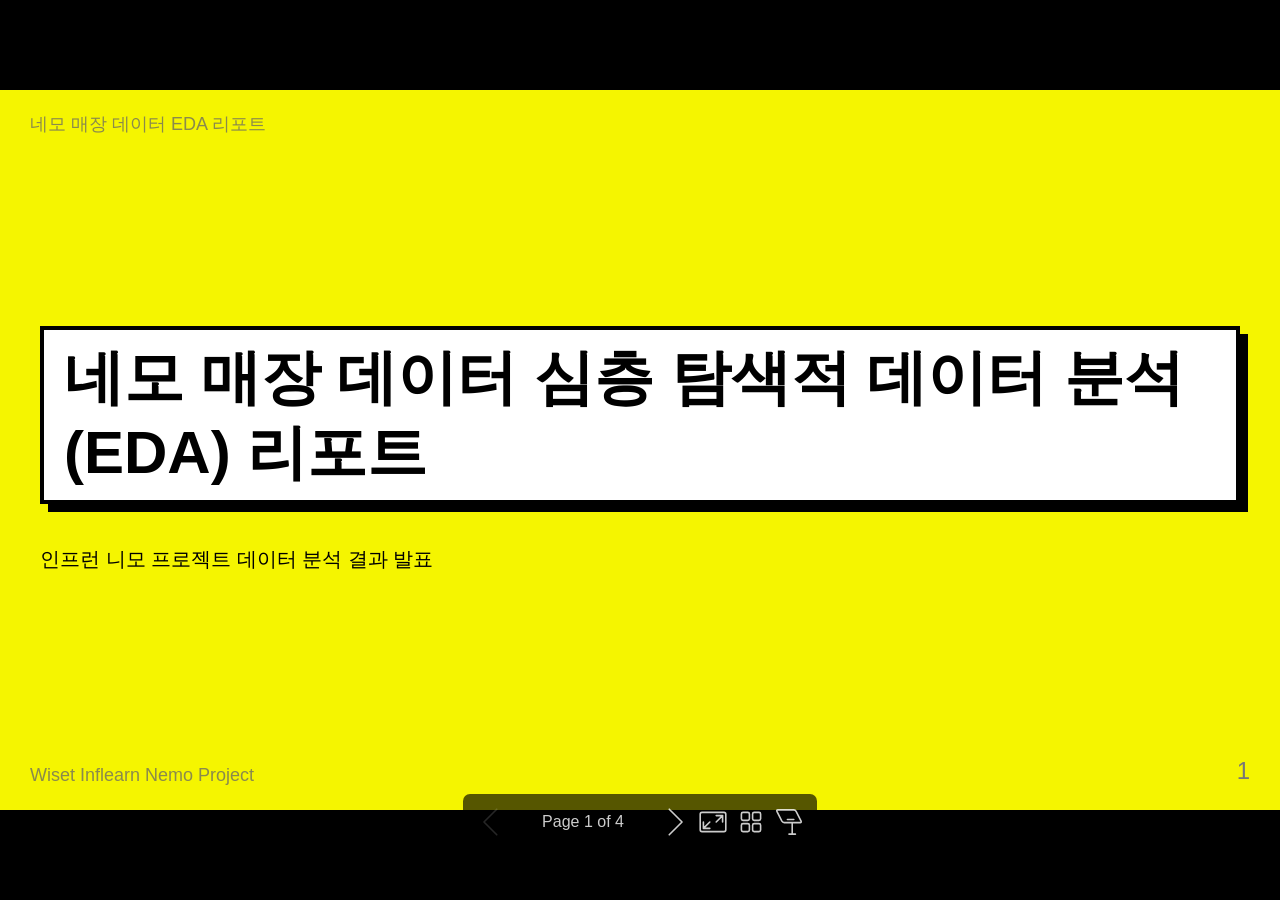
==== commit 6fa9fa3a: "Update slides to Neo-Brutalism style" ====
--- a/index.html
+++ b/index.html
@@ -7,17 +7,125 @@
  * @auto-scaling true
  * @size 16:9 1280px 720px
  * @size 4:3 960px 720px
- */div#\:\$p > svg > foreignObject > section [data-theme=light],div#\:\$p > svg > foreignObject > section{color-scheme:light}div#\:\$p > svg > foreignObject > section [data-theme=dark],div#\:\$p > svg > foreignObject > section:where(.invert){color-scheme:dark}div#\:\$p > svg > foreignObject > section{-ms-text-size-adjust:100%;-webkit-text-size-adjust:100%;background-color:var(--bgColor-default);color:var(--fgColor-default);font-family:var(--fontStack-sansSerif, -apple-system, BlinkMacSystemFont, "Segoe UI", "Noto Sans", Helvetica, Arial, sans-serif, "Apple Color Emoji", "Segoe UI Emoji");font-size:16px;font-weight:var(--base-text-weight-normal, 400);line-height:1.5;margin:0;word-wrap:break-word}div#\:\$p > svg > foreignObject > section{--marpit-root-font-size:16px}div#\:\$p > svg > foreignObject > section a{text-decoration:underline;text-underline-offset:calc(var(--marpit-root-font-size, 1rem) * .2)}div#\:\$p > svg > foreignObject > section :is(h1, marp-h1):hover .anchor .octicon-link:before,div#\:\$p > svg > foreignObject > section :is(h2, marp-h2):hover .anchor .octicon-link:before,div#\:\$p > svg > foreignObject > section :is(h3, marp-h3):hover .anchor .octicon-link:before,div#\:\$p > svg > foreignObject > section :is(h4, marp-h4):hover .anchor .octicon-link:before,div#\:\$p > svg > foreignObject > section :is(h5, marp-h5):hover .anchor .octicon-link:before,div#\:\$p > svg > foreignObject > section :is(h6, marp-h6):hover .anchor .octicon-link:before{background-color:currentColor;content:" ";display:inline-block;height:16px;-webkit-mask-image:url('data:image/svg+xml;charset=utf-8,<svg xmlns="http://www.w3.org/2000/svg" aria-hidden="true" viewBox="0 0 16 16"><path fill-rule="evenodd" d="M7.775 3.275a.75.75 0 0 0 1.06 1.06l1.25-1.25a2 2 0 1 1 2.83 2.83l-2.5 2.5a2 2 0 0 1-2.83 0 .75.75 0 0 0-1.06 1.06 3.5 3.5 0 0 0 4.95 0l2.5-2.5a3.5 3.5 0 0 0-4.95-4.95zm-4.69 9.64a2 2 0 0 1 0-2.83l2.5-2.5a2 2 0 0 1 2.83 0 .75.75 0 0 0 1.06-1.06 3.5 3.5 0 0 0-4.95 0l-2.5 2.5a3.5 3.5 0 0 0 4.95 4.95l1.25-1.25a.75.75 0 0 0-1.06-1.06l-1.25 1.25a2 2 0 0 1-2.83 0"/></svg>');mask-image:url('data:image/svg+xml;charset=utf-8,<svg xmlns="http://www.w3.org/2000/svg" aria-hidden="true" viewBox="0 0 16 16"><path fill-rule="evenodd" d="M7.775 3.275a.75.75 0 0 0 1.06 1.06l1.25-1.25a2 2 0 1 1 2.83 2.83l-2.5 2.5a2 2 0 0 1-2.83 0 .75.75 0 0 0-1.06 1.06 3.5 3.5 0 0 0 4.95 0l2.5-2.5a3.5 3.5 0 0 0-4.95-4.95zm-4.69 9.64a2 2 0 0 1 0-2.83l2.5-2.5a2 2 0 0 1 2.83 0 .75.75 0 0 0 1.06-1.06 3.5 3.5 0 0 0-4.95 0l-2.5 2.5a3.5 3.5 0 0 0 4.95 4.95l1.25-1.25a.75.75 0 0 0-1.06-1.06l-1.25 1.25a2 2 0 0 1-2.83 0"/></svg>');width:16px}div#\:\$p > svg > foreignObject > section details,div#\:\$p > svg > foreignObject > section figcaption,div#\:\$p > svg > foreignObject > section figure{display:block}div#\:\$p > svg > foreignObject > section summary{display:list-item}div#\:\$p > svg > foreignObject > section [hidden]{display:none!important}div#\:\$p > svg > foreignObject > section a{background-color:transparent;color:var(--fgColor-accent);text-decoration:none}div#\:\$p > svg > foreignObject > section abbr[title]{border-bottom:none;-webkit-text-decoration:underline dotted;text-decoration:underline dotted}div#\:\$p > svg > foreignObject > section b,div#\:\$p > svg > foreignObject > section strong{font-weight:var(--base-text-weight-semibold, 600)}div#\:\$p > svg > foreignObject > section dfn{font-style:italic}div#\:\$p > svg > foreignObject > section :is(h1, marp-h1){border-bottom:1px solid var(--borderColor-muted);font-size:2em;font-weight:var(--base-text-weight-semibold, 600);margin:.67em 0;padding-bottom:.3em}div#\:\$p > svg > foreignObject > section mark{background-color:var(--bgColor-attention-muted);color:var(--fgColor-default)}div#\:\$p > svg > foreignObject > section small{font-size:90%}div#\:\$p > svg > foreignObject > section sub,div#\:\$p > svg > foreignObject > section sup{font-size:75%;line-height:0;position:relative;vertical-align:baseline}div#\:\$p > svg > foreignObject > section sub{bottom:-.25em}div#\:\$p > svg > foreignObject > section sup{top:-.5em}div#\:\$p > svg > foreignObject > section img{border-style:none;box-sizing:content-box;max-width:100%}div#\:\$p > svg > foreignObject > section code,div#\:\$p > svg > foreignObject > section kbd,div#\:\$p > svg > foreignObject > section :is(pre, marp-pre),div#\:\$p > svg > foreignObject > section samp{font-family:monospace;font-size:1em}div#\:\$p > svg > foreignObject > section figure{margin:1em var(--base-size-40)}div#\:\$p > svg > foreignObject > section hr{background:transparent;background-color:var(--borderColor-default);border:0;box-sizing:content-box;height:.25em;margin:var(--base-size-24) 0;overflow:hidden;padding:0}div#\:\$p > svg > foreignObject > section input{font:inherit;font-family:inherit;font-size:inherit;line-height:inherit;margin:0;overflow:visible}div#\:\$p > svg > foreignObject > section [type=button],div#\:\$p > svg > foreignObject > section [type=reset],div#\:\$p > svg > foreignObject > section [type=submit]{-webkit-appearance:button;-moz-appearance:button;appearance:button}div#\:\$p > svg > foreignObject > section [type=checkbox],div#\:\$p > svg > foreignObject > section [type=radio]{box-sizing:border-box;padding:0}div#\:\$p > svg > foreignObject > section [type=number]::-webkit-inner-spin-button,div#\:\$p > svg > foreignObject > section [type=number]::-webkit-outer-spin-button{height:auto}div#\:\$p > svg > foreignObject > section [type=search]::-webkit-search-cancel-button,div#\:\$p > svg > foreignObject > section [type=search]::-webkit-search-decoration{-webkit-appearance:none;appearance:none}div#\:\$p > svg > foreignObject > section ::-webkit-input-placeholder{color:inherit;opacity:.54}div#\:\$p > svg > foreignObject > section ::-webkit-file-upload-button{-webkit-appearance:button;appearance:button;font:inherit}div#\:\$p > svg > foreignObject > section a:hover{text-decoration:underline}div#\:\$p > svg > foreignObject > section ::-moz-placeholder{color:var(--fgColor-muted);opacity:1}div#\:\$p > svg > foreignObject > section ::placeholder{color:var(--fgColor-muted);opacity:1}div#\:\$p > svg > foreignObject > section hr:after,div#\:\$p > svg > foreignObject > section hr:before{content:"";display:table}div#\:\$p > svg > foreignObject > section hr:after{clear:both}div#\:\$p > svg > foreignObject > section table{border-collapse:collapse;border-spacing:0;display:block;font-variant:tabular-nums;max-width:100%;overflow:auto;width:-moz-max-content;width:max-content}div#\:\$p > svg > foreignObject > section td,div#\:\$p > svg > foreignObject > section th{padding:0}div#\:\$p > svg > foreignObject > section details summary{cursor:pointer}div#\:\$p > svg > foreignObject > section [role=button]:focus,div#\:\$p > svg > foreignObject > section a:focus,div#\:\$p > svg > foreignObject > section input[type=checkbox]:focus,div#\:\$p > svg > foreignObject > section input[type=radio]:focus{box-shadow:none;outline:2px solid var(--focus-outlineColor);outline-offset:-2px}div#\:\$p > svg > foreignObject > section [role=button]:focus:not(:focus-visible),div#\:\$p > svg > foreignObject > section a:focus:not(:focus-visible),div#\:\$p > svg > foreignObject > section input[type=checkbox]:focus:not(:focus-visible),div#\:\$p > svg > foreignObject > section input[type=radio]:focus:not(:focus-visible){outline:1px solid transparent}div#\:\$p > svg > foreignObject > section [role=button]:focus-visible,div#\:\$p > svg > foreignObject > section a:focus-visible,div#\:\$p > svg > foreignObject > section input[type=checkbox]:focus-visible,div#\:\$p > svg > foreignObject > section input[type=radio]:focus-visible{box-shadow:none;outline:2px solid var(--focus-outlineColor);outline-offset:-2px}div#\:\$p > svg > foreignObject > section a:not([class]):focus,div#\:\$p > svg > foreignObject > section a:not([class]):focus-visible,div#\:\$p > svg > foreignObject > section input[type=checkbox]:focus,div#\:\$p > svg > foreignObject > section input[type=checkbox]:focus-visible,div#\:\$p > svg > foreignObject > section input[type=radio]:focus,div#\:\$p > svg > foreignObject > section input[type=radio]:focus-visible{outline-offset:0}div#\:\$p > svg > foreignObject > section kbd{background-color:var(--bgColor-muted);border-bottom-color:var(--borderColor-neutral-muted);border:1px solid var(--borderColor-neutral-muted);border-radius:6px;box-shadow:inset 0 -1px 0 var(--borderColor-neutral-muted);color:var(--fgColor-default);display:inline-block;font:11px var(--fontStack-monospace, ui-monospace, SFMono-Regular, SF Mono, Menlo, Consolas, Liberation Mono, monospace);line-height:10px;padding:var(--base-size-4);vertical-align:middle}div#\:\$p > svg > foreignObject > section :is(h1, marp-h1),div#\:\$p > svg > foreignObject > section :is(h2, marp-h2),div#\:\$p > svg > foreignObject > section :is(h3, marp-h3),div#\:\$p > svg > foreignObject > section :is(h4, marp-h4),div#\:\$p > svg > foreignObject > section :is(h5, marp-h5),div#\:\$p > svg > foreignObject > section :is(h6, marp-h6){font-weight:var(--base-text-weight-semibold, 600);line-height:1.25;margin-bottom:var(--base-size-16);margin-top:var(--base-size-24)}div#\:\$p > svg > foreignObject > section :is(h2, marp-h2){border-bottom:1px solid var(--borderColor-muted);font-size:1.5em;padding-bottom:.3em}div#\:\$p > svg > foreignObject > section :is(h2, marp-h2),div#\:\$p > svg > foreignObject > section :is(h3, marp-h3){font-weight:var(--base-text-weight-semibold, 600)}div#\:\$p > svg > foreignObject > section :is(h3, marp-h3){font-size:1.25em}div#\:\$p > svg > foreignObject > section :is(h4, marp-h4){font-size:1em}div#\:\$p > svg > foreignObject > section :is(h4, marp-h4),div#\:\$p > svg > foreignObject > section :is(h5, marp-h5){font-weight:var(--base-text-weight-semibold, 600)}div#\:\$p > svg > foreignObject > section :is(h5, marp-h5){font-size:.875em}div#\:\$p > svg > foreignObject > section :is(h6, marp-h6){color:var(--fgColor-muted);font-size:.85em;font-weight:var(--base-text-weight-semibold, 600)}div#\:\$p > svg > foreignObject > section p{margin-bottom:10px;margin-top:0}div#\:\$p > svg > foreignObject > section blockquote{border-left:.25em solid var(--borderColor-default);color:var(--fgColor-muted);margin:0;padding:0 1em}div#\:\$p > svg > foreignObject > section ol,div#\:\$p > svg > foreignObject > section ul{margin-bottom:0;margin-top:0;padding-left:2em}div#\:\$p > svg > foreignObject > section ol ol,div#\:\$p > svg > foreignObject > section ul ol{list-style-type:lower-roman}div#\:\$p > svg > foreignObject > section ol ol ol,div#\:\$p > svg > foreignObject > section ol ul ol,div#\:\$p > svg > foreignObject > section ul ol ol,div#\:\$p > svg > foreignObject > section ul ul ol{list-style-type:lower-alpha}div#\:\$p > svg > foreignObject > section dd{margin-left:0}div#\:\$p > svg > foreignObject > section code,div#\:\$p > svg > foreignObject > section :is(pre, marp-pre),div#\:\$p > svg > foreignObject > section samp,div#\:\$p > svg > foreignObject > section tt{font-family:var(--fontStack-monospace, ui-monospace, SFMono-Regular, SF Mono, Menlo, Consolas, Liberation Mono, monospace);font-size:12px}div#\:\$p > svg > foreignObject > section :is(pre, marp-pre){margin-bottom:0;margin-top:0;word-wrap:normal}div#\:\$p > svg > foreignObject > section .octicon{display:inline-block;fill:currentColor;overflow:visible!important;vertical-align:text-bottom}div#\:\$p > svg > foreignObject > section input::-webkit-inner-spin-button,div#\:\$p > svg > foreignObject > section input::-webkit-outer-spin-button{-webkit-appearance:none;appearance:none;margin:0}div#\:\$p > svg > foreignObject > section .mr-2{margin-right:var(--base-size-8, 8px)!important}div#\:\$p > svg > foreignObject > section:after,div#\:\$p > svg > foreignObject > section:before{display:table}div#\:\$p > svg > foreignObject > section:after{clear:both}div#\:\$p > svg > foreignObject > section>:first-child{margin-top:0!important}div#\:\$p > svg > foreignObject > section>:last-child{margin-bottom:0!important}div#\:\$p > svg > foreignObject > section a:not([href]){color:inherit;text-decoration:none}div#\:\$p > svg > foreignObject > section .absent{color:var(--fgColor-danger)}div#\:\$p > svg > foreignObject > section .anchor{float:left;line-height:1;margin-left:-20px;padding-right:var(--base-size-4)}div#\:\$p > svg > foreignObject > section .anchor:focus{outline:none}div#\:\$p > svg > foreignObject > section blockquote,div#\:\$p > svg > foreignObject > section details,div#\:\$p > svg > foreignObject > section dl,div#\:\$p > svg > foreignObject > section ol,div#\:\$p > svg > foreignObject > section p,div#\:\$p > svg > foreignObject > section :is(pre, marp-pre),div#\:\$p > svg > foreignObject > section table,div#\:\$p > svg > foreignObject > section ul{margin-bottom:var(--base-size-16);margin-top:0}div#\:\$p > svg > foreignObject > section blockquote>:first-child{margin-top:0}div#\:\$p > svg > foreignObject > section blockquote>:last-child{margin-bottom:0}div#\:\$p > svg > foreignObject > section :is(h1, marp-h1) .octicon-link,div#\:\$p > svg > foreignObject > section :is(h2, marp-h2) .octicon-link,div#\:\$p > svg > foreignObject > section :is(h3, marp-h3) .octicon-link,div#\:\$p > svg > foreignObject > section :is(h4, marp-h4) .octicon-link,div#\:\$p > svg > foreignObject > section :is(h5, marp-h5) .octicon-link,div#\:\$p > svg > foreignObject > section :is(h6, marp-h6) .octicon-link{color:var(--fgColor-default);vertical-align:middle;visibility:hidden}div#\:\$p > svg > foreignObject > section :is(h1, marp-h1):hover .anchor,div#\:\$p > svg > foreignObject > section :is(h2, marp-h2):hover .anchor,div#\:\$p > svg > foreignObject > section :is(h3, marp-h3):hover .anchor,div#\:\$p > svg > foreignObject > section :is(h4, marp-h4):hover .anchor,div#\:\$p > svg > foreignObject > section :is(h5, marp-h5):hover .anchor,div#\:\$p > svg > foreignObject > section :is(h6, marp-h6):hover .anchor{text-decoration:none}div#\:\$p > svg > foreignObject > section :is(h1, marp-h1):hover .anchor .octicon-link,div#\:\$p > svg > foreignObject > section :is(h2, marp-h2):hover .anchor .octicon-link,div#\:\$p > svg > foreignObject > section :is(h3, marp-h3):hover .anchor .octicon-link,div#\:\$p > svg > foreignObject > section :is(h4, marp-h4):hover .anchor .octicon-link,div#\:\$p > svg > foreignObject > section :is(h5, marp-h5):hover .anchor .octicon-link,div#\:\$p > svg > foreignObject > section :is(h6, marp-h6):hover .anchor .octicon-link{visibility:visible}div#\:\$p > svg > foreignObject > section :is(h1, marp-h1) code,div#\:\$p > svg > foreignObject > section :is(h1, marp-h1) tt,div#\:\$p > svg > foreignObject > section :is(h2, marp-h2) code,div#\:\$p > svg > foreignObject > section :is(h2, marp-h2) tt,div#\:\$p > svg > foreignObject > section :is(h3, marp-h3) code,div#\:\$p > svg > foreignObject > section :is(h3, marp-h3) tt,div#\:\$p > svg > foreignObject > section :is(h4, marp-h4) code,div#\:\$p > svg > foreignObject > section :is(h4, marp-h4) tt,div#\:\$p > svg > foreignObject > section :is(h5, marp-h5) code,div#\:\$p > svg > foreignObject > section :is(h5, marp-h5) tt,div#\:\$p > svg > foreignObject > section :is(h6, marp-h6) code,div#\:\$p > svg > foreignObject > section :is(h6, marp-h6) tt{font-size:inherit;padding:0 .2em}div#\:\$p > svg > foreignObject > section summary :is(h1, marp-h1),div#\:\$p > svg > foreignObject > section summary :is(h2, marp-h2),div#\:\$p > svg > foreignObject > section summary :is(h3, marp-h3),div#\:\$p > svg > foreignObject > section summary :is(h4, marp-h4),div#\:\$p > svg > foreignObject > section summary :is(h5, marp-h5),div#\:\$p > svg > foreignObject > section summary :is(h6, marp-h6){display:inline-block}div#\:\$p > svg > foreignObject > section summary :is(h1, marp-h1) .anchor,div#\:\$p > svg > foreignObject > section summary :is(h2, marp-h2) .anchor,div#\:\$p > svg > foreignObject > section summary :is(h3, marp-h3) .anchor,div#\:\$p > svg > foreignObject > section summary :is(h4, marp-h4) .anchor,div#\:\$p > svg > foreignObject > section summary :is(h5, marp-h5) .anchor,div#\:\$p > svg > foreignObject > section summary :is(h6, marp-h6) .anchor{margin-left:-40px}div#\:\$p > svg > foreignObject > section summary :is(h1, marp-h1),div#\:\$p > svg > foreignObject > section summary :is(h2, marp-h2){border-bottom:0;padding-bottom:0}div#\:\$p > svg > foreignObject > section ol.no-list,div#\:\$p > svg > foreignObject > section ul.no-list{list-style-type:none;padding:0}div#\:\$p > svg > foreignObject > section ol[type="a s"]{list-style-type:lower-alpha}div#\:\$p > svg > foreignObject > section ol[type="A s"]{list-style-type:upper-alpha}div#\:\$p > svg > foreignObject > section ol[type="i s"]{list-style-type:lower-roman}div#\:\$p > svg > foreignObject > section ol[type="I s"]{list-style-type:upper-roman}div#\:\$p > svg > foreignObject > section div>ol:not([type]),div#\:\$p > svg > foreignObject > section ol[type="1"]{list-style-type:decimal}div#\:\$p > svg > foreignObject > section ol ol,div#\:\$p > svg > foreignObject > section ol ul,div#\:\$p > svg > foreignObject > section ul ol,div#\:\$p > svg > foreignObject > section ul ul{margin-bottom:0;margin-top:0}div#\:\$p > svg > foreignObject > section li>p{margin-top:var(--base-size-16)}div#\:\$p > svg > foreignObject > section li+li{margin-top:.25em}div#\:\$p > svg > foreignObject > section dl{padding:0}div#\:\$p > svg > foreignObject > section dl dt{font-size:1em;font-style:italic;font-weight:var(--base-text-weight-semibold, 600);margin-top:var(--base-size-16);padding:0}div#\:\$p > svg > foreignObject > section dl dd{margin-bottom:var(--base-size-16);padding:0 var(--base-size-16)}div#\:\$p > svg > foreignObject > section table th{font-weight:var(--base-text-weight-semibold, 600)}div#\:\$p > svg > foreignObject > section table td,div#\:\$p > svg > foreignObject > section table th{border:1px solid var(--borderColor-default);padding:6px 13px}div#\:\$p > svg > foreignObject > section table td>:last-child{margin-bottom:0}div#\:\$p > svg > foreignObject > section table tr{background-color:var(--bgColor-default);border-top:1px solid var(--borderColor-muted)}div#\:\$p > svg > foreignObject > section table tr:nth-child(2n){background-color:var(--bgColor-muted)}div#\:\$p > svg > foreignObject > section table img{background-color:transparent}div#\:\$p > svg > foreignObject > section img[align=right]{padding-left:20px}div#\:\$p > svg > foreignObject > section img[align=left]{padding-right:20px}div#\:\$p > svg > foreignObject > section .emoji{background-color:transparent;max-width:none;vertical-align:text-top}div#\:\$p > svg > foreignObject > section :is(span, marp-span).frame,div#\:\$p > svg > foreignObject > section :is(span, marp-span).frame>:is(span, marp-span){display:block;overflow:hidden}div#\:\$p > svg > foreignObject > section :is(span, marp-span).frame>:is(span, marp-span){border:1px solid var(--borderColor-default);float:left;margin:13px 0 0;padding:7px;width:auto}div#\:\$p > svg > foreignObject > section :is(span, marp-span).frame :is(span, marp-span) img{display:block;float:left}div#\:\$p > svg > foreignObject > section :is(span, marp-span).frame :is(span, marp-span) :is(span, marp-span){clear:both;color:var(--fgColor-default);display:block;padding:5px 0 0}div#\:\$p > svg > foreignObject > section :is(span, marp-span).align-center{clear:both;display:block;overflow:hidden}div#\:\$p > svg > foreignObject > section :is(span, marp-span).align-center>:is(span, marp-span){display:block;margin:13px auto 0;overflow:hidden;text-align:center}div#\:\$p > svg > foreignObject > section :is(span, marp-span).align-center :is(span, marp-span) img{margin:0 auto;text-align:center}div#\:\$p > svg > foreignObject > section :is(span, marp-span).align-right{clear:both;display:block;overflow:hidden}div#\:\$p > svg > foreignObject > section :is(span, marp-span).align-right>:is(span, marp-span){display:block;margin:13px 0 0;overflow:hidden;text-align:right}div#\:\$p > svg > foreignObject > section :is(span, marp-span).align-right :is(span, marp-span) img{margin:0;text-align:right}div#\:\$p > svg > foreignObject > section :is(span, marp-span).float-left{display:block;float:left;margin-right:13px;overflow:hidden}div#\:\$p > svg > foreignObject > section :is(span, marp-span).float-left :is(span, marp-span){margin:13px 0 0}div#\:\$p > svg > foreignObject > section :is(span, marp-span).float-right{display:block;float:right;margin-left:13px;overflow:hidden}div#\:\$p > svg > foreignObject > section :is(span, marp-span).float-right>:is(span, marp-span){display:block;margin:13px auto 0;overflow:hidden;text-align:right}div#\:\$p > svg > foreignObject > section code,div#\:\$p > svg > foreignObject > section tt{background-color:var(--bgColor-neutral-muted);border-radius:6px;font-size:85%;margin:0;padding:.2em .4em;white-space:break-spaces}div#\:\$p > svg > foreignObject > section code br,div#\:\$p > svg > foreignObject > section tt br{display:none}div#\:\$p > svg > foreignObject > section del code{text-decoration:inherit}div#\:\$p > svg > foreignObject > section samp{font-size:85%}div#\:\$p > svg > foreignObject > section :is(pre, marp-pre) code{font-size:100%}div#\:\$p > svg > foreignObject > section :is(pre, marp-pre)>code{background:transparent;border:0;margin:0;padding:0;white-space:pre;word-break:normal}div#\:\$p > svg > foreignObject > section .highlight{margin-bottom:var(--base-size-16)}div#\:\$p > svg > foreignObject > section .highlight :is(pre, marp-pre){margin-bottom:0;word-break:normal}div#\:\$p > svg > foreignObject > section :is(pre, marp-pre){background-color:var(--bgColor-muted);border-radius:6px;color:var(--fgColor-default);font-size:85%;line-height:1.45;overflow:auto;padding:var(--base-size-16)}div#\:\$p > svg > foreignObject > section :is(pre, marp-pre) code,div#\:\$p > svg > foreignObject > section :is(pre, marp-pre) tt{display:inline;line-height:inherit;margin:0;overflow:visible;padding:0;word-wrap:normal;background-color:transparent;border:0}div#\:\$p > svg > foreignObject > section .csv-data td,div#\:\$p > svg > foreignObject > section .csv-data th{font-size:12px;line-height:1;overflow:hidden;padding:5px;text-align:left;white-space:nowrap}div#\:\$p > svg > foreignObject > section .csv-data .blob-num{background:var(--bgColor-default);border:0;padding:10px var(--base-size-8) 9px;text-align:right}div#\:\$p > svg > foreignObject > section .csv-data tr{border-top:0}div#\:\$p > svg > foreignObject > section .csv-data th{background:var(--bgColor-muted);border-top:0;font-weight:var(--base-text-weight-semibold, 600)}div#\:\$p > svg > foreignObject > section [data-footnote-ref]:before{content:"["}div#\:\$p > svg > foreignObject > section [data-footnote-ref]:after{content:"]"}div#\:\$p > svg > foreignObject > section .footnotes{border-top:1px solid var(--borderColor-default);color:var(--fgColor-muted);font-size:12px}div#\:\$p > svg > foreignObject > section div#\:\$p > svg > foreignObject > section section.footnotes{--marpit-root-font-size:12px}div#\:\$p > svg > foreignObject > section .footnotes ol,div#\:\$p > svg > foreignObject > section .footnotes ol ul{padding-left:var(--base-size-16)}div#\:\$p > svg > foreignObject > section .footnotes ol ul{display:inline-block;margin-top:var(--base-size-16)}div#\:\$p > svg > foreignObject > section .footnotes li{position:relative}div#\:\$p > svg > foreignObject > section .footnotes li:target:before{border:2px solid var(--borderColor-accent-emphasis);border-radius:6px;bottom:calc(var(--base-size-8)*-1);content:"";left:calc(var(--base-size-24)*-1);pointer-events:none;position:absolute;right:calc(var(--base-size-8)*-1);top:calc(var(--base-size-8)*-1)}div#\:\$p > svg > foreignObject > section .footnotes li:target{color:var(--fgColor-default)}div#\:\$p > svg > foreignObject > section .footnotes .data-footnote-backref g-emoji{font-family:monospace}div#\:\$p > svg > foreignObject > section .pl-c{color:var(--color-prettylights-syntax-comment)}div#\:\$p > svg > foreignObject > section .pl-c1,div#\:\$p > svg > foreignObject > section .pl-s .pl-v{color:var(--color-prettylights-syntax-constant)}div#\:\$p > svg > foreignObject > section .pl-e,div#\:\$p > svg > foreignObject > section .pl-en{color:var(--color-prettylights-syntax-entity)}div#\:\$p > svg > foreignObject > section .pl-s .pl-s1,div#\:\$p > svg > foreignObject > section .pl-smi{color:var(--color-prettylights-syntax-storage-modifier-import)}div#\:\$p > svg > foreignObject > section .pl-ent{color:var(--color-prettylights-syntax-entity-tag)}div#\:\$p > svg > foreignObject > section .pl-k{color:var(--color-prettylights-syntax-keyword)}div#\:\$p > svg > foreignObject > section .pl-pds,div#\:\$p > svg > foreignObject > section .pl-s,div#\:\$p > svg > foreignObject > section .pl-s .pl-pse .pl-s1,div#\:\$p > svg > foreignObject > section .pl-sr,div#\:\$p > svg > foreignObject > section .pl-sr .pl-cce,div#\:\$p > svg > foreignObject > section .pl-sr .pl-sra,div#\:\$p > svg > foreignObject > section .pl-sr .pl-sre{color:var(--color-prettylights-syntax-string)}div#\:\$p > svg > foreignObject > section .pl-smw,div#\:\$p > svg > foreignObject > section .pl-v{color:var(--color-prettylights-syntax-variable)}div#\:\$p > svg > foreignObject > section .pl-bu{color:var(--color-prettylights-syntax-brackethighlighter-unmatched)}div#\:\$p > svg > foreignObject > section .pl-ii{background-color:var(--color-prettylights-syntax-invalid-illegal-bg);color:var(--color-prettylights-syntax-invalid-illegal-text)}div#\:\$p > svg > foreignObject > section .pl-c2{background-color:var(--color-prettylights-syntax-carriage-return-bg);color:var(--color-prettylights-syntax-carriage-return-text)}div#\:\$p > svg > foreignObject > section .pl-sr .pl-cce{color:var(--color-prettylights-syntax-string-regexp);font-weight:700}div#\:\$p > svg > foreignObject > section .pl-ml{color:var(--color-prettylights-syntax-markup-list)}div#\:\$p > svg > foreignObject > section .pl-mh,div#\:\$p > svg > foreignObject > section .pl-mh .pl-en,div#\:\$p > svg > foreignObject > section .pl-ms{color:var(--color-prettylights-syntax-markup-heading);font-weight:700}div#\:\$p > svg > foreignObject > section .pl-mi{color:var(--color-prettylights-syntax-markup-italic);font-style:italic}div#\:\$p > svg > foreignObject > section .pl-mb{color:var(--color-prettylights-syntax-markup-bold);font-weight:700}div#\:\$p > svg > foreignObject > section .pl-md{background-color:var(--color-prettylights-syntax-markup-deleted-bg);color:var(--color-prettylights-syntax-markup-deleted-text)}div#\:\$p > svg > foreignObject > section .pl-mi1{background-color:var(--color-prettylights-syntax-markup-inserted-bg);color:var(--color-prettylights-syntax-markup-inserted-text)}div#\:\$p > svg > foreignObject > section .pl-mc{background-color:var(--color-prettylights-syntax-markup-changed-bg);color:var(--color-prettylights-syntax-markup-changed-text)}div#\:\$p > svg > foreignObject > section .pl-mi2{background-color:var(--color-prettylights-syntax-markup-ignored-bg);color:var(--color-prettylights-syntax-markup-ignored-text)}div#\:\$p > svg > foreignObject > section .pl-mdr{color:var(--color-prettylights-syntax-meta-diff-range);font-weight:700}div#\:\$p > svg > foreignObject > section .pl-ba{color:var(--color-prettylights-syntax-brackethighlighter-angle)}div#\:\$p > svg > foreignObject > section .pl-sg{color:var(--color-prettylights-syntax-sublimelinter-gutter-mark)}div#\:\$p > svg > foreignObject > section .pl-corl{color:var(--color-prettylights-syntax-constant-other-reference-link);text-decoration:underline}div#\:\$p > svg > foreignObject > section [role=button]:focus:not(:focus-visible),div#\:\$p > svg > foreignObject > section [role=tabpanel][tabindex="0"]:focus:not(:focus-visible),div#\:\$p > svg > foreignObject > section a:focus:not(:focus-visible),div#\:\$p > svg > foreignObject > section button:focus:not(:focus-visible),div#\:\$p > svg > foreignObject > section summary:focus:not(:focus-visible){box-shadow:none;outline:none}div#\:\$p > svg > foreignObject > section [tabindex="0"]:focus:not(:focus-visible),div#\:\$p > svg > foreignObject > section details-dialog:focus:not(:focus-visible){outline:none}div#\:\$p > svg > foreignObject > section g-emoji{display:inline-block;font-family:Apple Color Emoji,Segoe UI Emoji,Segoe UI Symbol;font-size:1em;font-style:normal!important;font-weight:var(--base-text-weight-normal, 400);line-height:1;min-width:1ch;vertical-align:-.075em}div#\:\$p > svg > foreignObject > section g-emoji img{height:1em;width:1em}div#\:\$p > svg > foreignObject > section a:has(>p,>div,>:is(pre, marp-pre),>blockquote){display:block}div#\:\$p > svg > foreignObject > section a:has(>p,>div,>:is(pre, marp-pre),>blockquote):not(:has(.snippet-clipboard-content,>:is(pre, marp-pre))){width:-moz-fit-content;width:fit-content}div#\:\$p > svg > foreignObject > section a:has(>p,>div,>:is(pre, marp-pre),>blockquote):has(.snippet-clipboard-content,>:is(pre, marp-pre)):focus-visible{outline:2px solid var(--focus-outlineColor);outline-offset:2px}div#\:\$p > svg > foreignObject > section .task-list-item{list-style-type:none}div#\:\$p > svg > foreignObject > section .task-list-item label{font-weight:var(--base-text-weight-normal, 400)}div#\:\$p > svg > foreignObject > section .task-list-item.enabled label{cursor:pointer}div#\:\$p > svg > foreignObject > section .task-list-item+.task-list-item{margin-top:var(--base-size-4)}div#\:\$p > svg > foreignObject > section .task-list-item .handle{display:none}div#\:\$p > svg > foreignObject > section .task-list-item-checkbox{margin:0 .2em .25em -1.4em;vertical-align:middle}div#\:\$p > svg > foreignObject > section ul:dir(rtl) .task-list-item-checkbox{margin:0 -1.6em .25em .2em}div#\:\$p > svg > foreignObject > section ol:dir(rtl) .task-list-item-checkbox{margin:0 -1.6em .25em .2em}div#\:\$p > svg > foreignObject > section .contains-task-list:focus-within .task-list-item-convert-container,div#\:\$p > svg > foreignObject > section .contains-task-list:hover .task-list-item-convert-container{clip-path:none;display:block;height:24px;overflow:visible;width:auto}div#\:\$p > svg > foreignObject > section ::-webkit-calendar-picker-indicator{filter:invert(50%)}div#\:\$p > svg > foreignObject > section .markdown-alert{border-left:.25em solid var(--borderColor-default);color:inherit;margin-bottom:var(--base-size-16);padding:var(--base-size-8) var(--base-size-16)}div#\:\$p > svg > foreignObject > section .markdown-alert>:first-child{margin-top:0}div#\:\$p > svg > foreignObject > section .markdown-alert>:last-child{margin-bottom:0}div#\:\$p > svg > foreignObject > section .markdown-alert .markdown-alert-title{align-items:center;display:flex;font-weight:var(--base-text-weight-medium, 500);line-height:1}div#\:\$p > svg > foreignObject > section .markdown-alert.markdown-alert-note{border-left-color:var(--borderColor-accent-emphasis)}div#\:\$p > svg > foreignObject > section .markdown-alert.markdown-alert-note .markdown-alert-title{color:var(--fgColor-accent)}div#\:\$p > svg > foreignObject > section .markdown-alert.markdown-alert-important{border-left-color:var(--borderColor-done-emphasis)}div#\:\$p > svg > foreignObject > section .markdown-alert.markdown-alert-important .markdown-alert-title{color:var(--fgColor-done)}div#\:\$p > svg > foreignObject > section .markdown-alert.markdown-alert-warning{border-left-color:var(--borderColor-attention-emphasis)}div#\:\$p > svg > foreignObject > section .markdown-alert.markdown-alert-warning .markdown-alert-title{color:var(--fgColor-attention)}div#\:\$p > svg > foreignObject > section .markdown-alert.markdown-alert-tip{border-left-color:var(--borderColor-success-emphasis)}div#\:\$p > svg > foreignObject > section .markdown-alert.markdown-alert-tip .markdown-alert-title{color:var(--fgColor-success)}div#\:\$p > svg > foreignObject > section .markdown-alert.markdown-alert-caution{border-left-color:var(--borderColor-danger-emphasis)}div#\:\$p > svg > foreignObject > section .markdown-alert.markdown-alert-caution .markdown-alert-title{color:var(--fgColor-danger)}div#\:\$p > svg > foreignObject > section>:first-child>.heading-element:first-child{margin-top:0!important}div#\:\$p > svg > foreignObject > section .highlight :is(pre, marp-pre):has(+.zeroclipboard-container){min-height:52px}div#\:\$p > svg > foreignObject > section :is(h1, marp-h1){color:var(--h1-color);font-size:1.6em}div#\:\$p > svg > foreignObject > section :is(h1, marp-h1),div#\:\$p > svg > foreignObject > section :is(h2, marp-h2){border-bottom:none}div#\:\$p > svg > foreignObject > section :is(h2, marp-h2){font-size:1.3em}div#\:\$p > svg > foreignObject > section :is(h3, marp-h3){font-size:1.1em}div#\:\$p > svg > foreignObject > section :is(h4, marp-h4){font-size:1.05em}div#\:\$p > svg > foreignObject > section :is(h5, marp-h5){font-size:1em}div#\:\$p > svg > foreignObject > section :is(h6, marp-h6){font-size:.9em}div#\:\$p > svg > foreignObject > section :is(h1, marp-h1) strong,div#\:\$p > svg > foreignObject > section :is(h2, marp-h2) strong,div#\:\$p > svg > foreignObject > section :is(h3, marp-h3) strong,div#\:\$p > svg > foreignObject > section :is(h4, marp-h4) strong,div#\:\$p > svg > foreignObject > section :is(h5, marp-h5) strong,div#\:\$p > svg > foreignObject > section :is(h6, marp-h6) strong{color:var(--heading-strong-color);font-weight:inherit}div#\:\$p > svg > foreignObject > section :is(h1, marp-h1)::part(auto-scaling),div#\:\$p > svg > foreignObject > section :is(h2, marp-h2)::part(auto-scaling),div#\:\$p > svg > foreignObject > section :is(h3, marp-h3)::part(auto-scaling),div#\:\$p > svg > foreignObject > section :is(h4, marp-h4)::part(auto-scaling),div#\:\$p > svg > foreignObject > section :is(h5, marp-h5)::part(auto-scaling),div#\:\$p > svg > foreignObject > section :is(h6, marp-h6)::part(auto-scaling){max-height:563px}div#\:\$p > svg > foreignObject > section hr{height:0;padding-top:.25em}div#\:\$p > svg > foreignObject > section img{background-color:transparent}div#\:\$p > svg > foreignObject > section :is(pre, marp-pre){border:1px solid var(--borderColor-default);line-height:1.15;overflow:visible}div#\:\$p > svg > foreignObject > section :is(pre, marp-pre)::part(auto-scaling){max-height:529px}div#\:\$p > svg > foreignObject > section :is(pre, marp-pre) :where(.hljs){color:var(--color-prettylights-syntax-storage-modifier-import)}div#\:\$p > svg > foreignObject > section :is(pre, marp-pre) :where(.hljs-doctag),div#\:\$p > svg > foreignObject > section :is(pre, marp-pre) :where(.hljs-keyword),div#\:\$p > svg > foreignObject > section :is(pre, marp-pre) :where(.hljs-meta .hljs-keyword),div#\:\$p > svg > foreignObject > section :is(pre, marp-pre) :where(.hljs-template-tag),div#\:\$p > svg > foreignObject > section :is(pre, marp-pre) :where(.hljs-template-variable),div#\:\$p > svg > foreignObject > section :is(pre, marp-pre) :where(.hljs-type),div#\:\$p > svg > foreignObject > section :is(pre, marp-pre) :where(.hljs-variable.language_){color:var(--color-prettylights-syntax-keyword)}div#\:\$p > svg > foreignObject > section :is(pre, marp-pre) :where(.hljs-title),div#\:\$p > svg > foreignObject > section :is(pre, marp-pre) :where(.hljs-title.class_),div#\:\$p > svg > foreignObject > section :is(pre, marp-pre) :where(.hljs-title.class_.inherited__),div#\:\$p > svg > foreignObject > section :is(pre, marp-pre) :where(.hljs-title.function_){color:var(--color-prettylights-syntax-entity)}div#\:\$p > svg > foreignObject > section :is(pre, marp-pre) :where(.hljs-attr),div#\:\$p > svg > foreignObject > section :is(pre, marp-pre) :where(.hljs-attribute),div#\:\$p > svg > foreignObject > section :is(pre, marp-pre) :where(.hljs-literal),div#\:\$p > svg > foreignObject > section :is(pre, marp-pre) :where(.hljs-meta),div#\:\$p > svg > foreignObject > section :is(pre, marp-pre) :where(.hljs-number),div#\:\$p > svg > foreignObject > section :is(pre, marp-pre) :where(.hljs-operator),div#\:\$p > svg > foreignObject > section :is(pre, marp-pre) :where(.hljs-selector-attr),div#\:\$p > svg > foreignObject > section :is(pre, marp-pre) :where(.hljs-selector-class),div#\:\$p > svg > foreignObject > section :is(pre, marp-pre) :where(.hljs-selector-id),div#\:\$p > svg > foreignObject > section :is(pre, marp-pre) :where(.hljs-variable){color:var(--color-prettylights-syntax-constant)}div#\:\$p > svg > foreignObject > section :is(pre, marp-pre) :where(.hljs-meta .hljs-string),div#\:\$p > svg > foreignObject > section :is(pre, marp-pre) :where(.hljs-regexp),div#\:\$p > svg > foreignObject > section :is(pre, marp-pre) :where(.hljs-string){color:var(--color-prettylights-syntax-string)}div#\:\$p > svg > foreignObject > section :is(pre, marp-pre) :where(.hljs-built_in),div#\:\$p > svg > foreignObject > section :is(pre, marp-pre) :where(.hljs-symbol){color:var(--color-prettylights-syntax-variable)}div#\:\$p > svg > foreignObject > section :is(pre, marp-pre) :where(.hljs-code),div#\:\$p > svg > foreignObject > section :is(pre, marp-pre) :where(.hljs-comment),div#\:\$p > svg > foreignObject > section :is(pre, marp-pre) :where(.hljs-formula){color:var(--color-prettylights-syntax-comment)}div#\:\$p > svg > foreignObject > section :is(pre, marp-pre) :where(.hljs-name),div#\:\$p > svg > foreignObject > section :is(pre, marp-pre) :where(.hljs-quote),div#\:\$p > svg > foreignObject > section :is(pre, marp-pre) :where(.hljs-selector-pseudo),div#\:\$p > svg > foreignObject > section :is(pre, marp-pre) :where(.hljs-selector-tag){color:var(--color-prettylights-syntax-entity-tag)}div#\:\$p > svg > foreignObject > section :is(pre, marp-pre) :where(.hljs-subst){color:var(--color-prettylights-syntax-storage-modifier-import)}div#\:\$p > svg > foreignObject > section :is(pre, marp-pre) :where(.hljs-section){color:var(--color-prettylights-syntax-markup-heading);font-weight:700}div#\:\$p > svg > foreignObject > section :is(pre, marp-pre) :where(.hljs-bullet){color:var(--color-prettylights-syntax-markup-list)}div#\:\$p > svg > foreignObject > section :is(pre, marp-pre) :where(.hljs-emphasis){color:var(--color-prettylights-syntax-markup-italic);font-style:italic}div#\:\$p > svg > foreignObject > section :is(pre, marp-pre) :where(.hljs-strong){color:var(--color-prettylights-syntax-markup-bold);font-weight:700}div#\:\$p > svg > foreignObject > section :is(pre, marp-pre) :where(.hljs-addition){background-color:var(--color-prettylights-syntax-markup-inserted-bg);color:var(--color-prettylights-syntax-markup-inserted-text)}div#\:\$p > svg > foreignObject > section :is(pre, marp-pre) :where(.hljs-deletion){background-color:var(--color-prettylights-syntax-markup-deleted-bg);color:var(--color-prettylights-syntax-markup-deleted-text)}div#\:\$p > svg > foreignObject > section footer,div#\:\$p > svg > foreignObject > section header{color:var(--header-footer-color);font-size:18px;left:30px;margin:0;position:absolute}div#\:\$p > svg > foreignObject > section header{top:21px}div#\:\$p > svg > foreignObject > section footer{bottom:21px}div#\:\$p > svg > foreignObject > section{--h1-color:light-dark(#246, #cee7ff);--header-footer-color:light-dark(hsla(0,0%,40%,.75), hsla(0,0%,60%,.75));--heading-strong-color:light-dark(#48c, #7bf);--paginate-color:light-dark(#777, #999);--base-size-4:4px;--base-size-8:8px;--base-size-16:16px;--base-size-24:24px;--base-size-40:40px;align-items:stretch;display:block;flex-flow:column nowrap;font-size:29px;height:720px;padding:78.5px;place-content:safe center center;width:1280px}div#\:\$p > svg > foreignObject > section{--marpit-root-font-size:29px}div#\:\$p > svg > foreignObject > section>:last-child,div#\:\$p > svg > foreignObject > section[data-footer]>:nth-last-child(2){margin-bottom:0}div#\:\$p > svg > foreignObject > section>:first-child,div#\:\$p > svg > foreignObject > section>header:first-child+*{margin-top:0}div#\:\$p > svg > foreignObject > section:after{bottom:21px;color:var(--paginate-color);font-size:24px;padding:0;position:absolute;right:30px}div#\:\$p > svg > foreignObject > section:after{--marpit-root-font-size:24px}div#\:\$p > svg > foreignObject > section[data-color] :is(h1, marp-h1),div#\:\$p > svg > foreignObject > section[data-color] :is(h2, marp-h2),div#\:\$p > svg > foreignObject > section[data-color] :is(h3, marp-h3),div#\:\$p > svg > foreignObject > section[data-color] :is(h4, marp-h4),div#\:\$p > svg > foreignObject > section[data-color] :is(h5, marp-h5),div#\:\$p > svg > foreignObject > section[data-color] :is(h6, marp-h6){color:currentcolor}div#\:\$p > svg > foreignObject > section{font-family:'Malgun Gothic', sans-serif;font-size:20px}div#\:\$p > svg > foreignObject > section{--marpit-root-font-size: 20px}div#\:\$p > svg > foreignObject > section :is(h1, marp-h1){color:#2c3e50;font-size:50px}div#\:\$p > svg > foreignObject > section :is(h2, marp-h2){color:#34495e;border-bottom:2px solid #3498db;font-size:35px}div#\:\$p > svg > foreignObject > section img{max-width:70%;max-height:350px;display:block;margin:0 auto}div#\:\$p > svg > foreignObject > section table{font-size:15px;margin-left:auto;margin-right:auto}div#\:\$p > svg > foreignObject > section[data-marpit-advanced-background="background"]{columns:initial!important;display:block!important;padding:0!important}div#\:\$p > svg > foreignObject > section[data-marpit-advanced-background="background"]::before, div#\:\$p > svg > foreignObject > section[data-marpit-advanced-background="background"]::after, div#\:\$p > svg > foreignObject > section[data-marpit-advanced-background="content"]::before, div#\:\$p > svg > foreignObject > section[data-marpit-advanced-background="content"]::after{display:none!important}div#\:\$p > svg > foreignObject > section[data-marpit-advanced-background="background"] > div[data-marpit-advanced-background-container]{all:initial;display:flex;flex-direction:row;height:100%;overflow:hidden;width:100%}div#\:\$p > svg > foreignObject > section[data-marpit-advanced-background="background"] > div[data-marpit-advanced-background-container][data-marpit-advanced-background-direction="vertical"]{flex-direction:column}div#\:\$p > svg > foreignObject > section[data-marpit-advanced-background="background"][data-marpit-advanced-background-split] > div[data-marpit-advanced-background-container]{width:var(--marpit-advanced-background-split, 50%)}div#\:\$p > svg > foreignObject > section[data-marpit-advanced-background="background"][data-marpit-advanced-background-split="right"] > div[data-marpit-advanced-background-container]{margin-left:calc(100% - var(--marpit-advanced-background-split, 50%))}div#\:\$p > svg > foreignObject > section[data-marpit-advanced-background="background"] > div[data-marpit-advanced-background-container] > figure{all:initial;background-position:center;background-repeat:no-repeat;background-size:cover;flex:auto;margin:0}div#\:\$p > svg > foreignObject > section[data-marpit-advanced-background="background"] > div[data-marpit-advanced-background-container] > figure > figcaption{position:absolute;border:0;clip:rect(0, 0, 0, 0);height:1px;margin:-1px;overflow:hidden;padding:0;white-space:nowrap;width:1px}div#\:\$p > svg > foreignObject > section[data-marpit-advanced-background="content"], div#\:\$p > svg > foreignObject > section[data-marpit-advanced-background="pseudo"]{background:transparent!important}div#\:\$p > svg > foreignObject > section[data-marpit-advanced-background="pseudo"], div#\:\$p > svg[data-marpit-svg] > foreignObject[data-marpit-advanced-background="pseudo"]{pointer-events:none!important}div#\:\$p > svg > foreignObject > section[data-marpit-advanced-background-split]{width:100%;height:100%}
-</style></head><body><div class="bespoke-marp-osc"><button data-bespoke-marp-osc="prev" tabindex="-1" title="Previous slide">Previous slide</button><span data-bespoke-marp-osc="page"></span><button data-bespoke-marp-osc="next" tabindex="-1" title="Next slide">Next slide</button><button data-bespoke-marp-osc="fullscreen" tabindex="-1" title="Toggle fullscreen (f)">Toggle fullscreen</button><button data-bespoke-marp-osc="overview" tabindex="-1" title="Toggle overview view (o)">Toggle overview view</button><button data-bespoke-marp-osc="presenter" tabindex="-1" title="Open presenter view (p)">Open presenter view</button></div><div id=":$p"><svg data-marpit-svg="" viewBox="0 0 1280 720"><foreignObject width="1280" height="720"><section id="1" data-paginate="true" data-header="네모 매장 데이터 EDA 리포트" data-footer="Wiset Inflearn Nemo Project" data-theme="default" data-style="section { font-family: 'Malgun Gothic', sans-serif; font-size: 20px; }
-h1 { color: #2c3e50; font-size: 50px; }
-h2 { color: #34495e; border-bottom: 2px solid #3498db; font-size: 35px; }
-img { max-width: 70%; max-height: 350px; display: block; margin: 0 auto; }
-table { font-size: 15px; margin-left: auto; margin-right: auto; }
-" lang="en-US" data-marpit-pagination="1" style="--paginate:true;--header:네모 매장 데이터 EDA 리포트;--footer:Wiset Inflearn Nemo Project;--theme:default;--style:section { font-family: 'Malgun Gothic', sans-serif; font-size: 20px; }
-h1 { color: #2c3e50; font-size: 50px; }
-h2 { color: #34495e; border-bottom: 2px solid #3498db; font-size: 35px; }
-img { max-width: 70%; max-height: 350px; display: block; margin: 0 auto; }
-table { font-size: 15px; margin-left: auto; margin-right: auto; }
+ */div#\:\$p > svg > foreignObject > section [data-theme=light],div#\:\$p > svg > foreignObject > section{color-scheme:light}div#\:\$p > svg > foreignObject > section [data-theme=dark],div#\:\$p > svg > foreignObject > section:where(.invert){color-scheme:dark}div#\:\$p > svg > foreignObject > section{-ms-text-size-adjust:100%;-webkit-text-size-adjust:100%;background-color:var(--bgColor-default);color:var(--fgColor-default);font-family:var(--fontStack-sansSerif, -apple-system, BlinkMacSystemFont, "Segoe UI", "Noto Sans", Helvetica, Arial, sans-serif, "Apple Color Emoji", "Segoe UI Emoji");font-size:16px;font-weight:var(--base-text-weight-normal, 400);line-height:1.5;margin:0;word-wrap:break-word}div#\:\$p > svg > foreignObject > section{--marpit-root-font-size:16px}div#\:\$p > svg > foreignObject > section a{text-decoration:underline;text-underline-offset:calc(var(--marpit-root-font-size, 1rem) * .2)}div#\:\$p > svg > foreignObject > section :is(h1, marp-h1):hover .anchor .octicon-link:before,div#\:\$p > svg > foreignObject > section :is(h2, marp-h2):hover .anchor .octicon-link:before,div#\:\$p > svg > foreignObject > section :is(h3, marp-h3):hover .anchor .octicon-link:before,div#\:\$p > svg > foreignObject > section :is(h4, marp-h4):hover .anchor .octicon-link:before,div#\:\$p > svg > foreignObject > section :is(h5, marp-h5):hover .anchor .octicon-link:before,div#\:\$p > svg > foreignObject > section :is(h6, marp-h6):hover .anchor .octicon-link:before{background-color:currentColor;content:" ";display:inline-block;height:16px;-webkit-mask-image:url('data:image/svg+xml;charset=utf-8,<svg xmlns="http://www.w3.org/2000/svg" aria-hidden="true" viewBox="0 0 16 16"><path fill-rule="evenodd" d="M7.775 3.275a.75.75 0 0 0 1.06 1.06l1.25-1.25a2 2 0 1 1 2.83 2.83l-2.5 2.5a2 2 0 0 1-2.83 0 .75.75 0 0 0-1.06 1.06 3.5 3.5 0 0 0 4.95 0l2.5-2.5a3.5 3.5 0 0 0-4.95-4.95zm-4.69 9.64a2 2 0 0 1 0-2.83l2.5-2.5a2 2 0 0 1 2.83 0 .75.75 0 0 0 1.06-1.06 3.5 3.5 0 0 0-4.95 0l-2.5 2.5a3.5 3.5 0 0 0 4.95 4.95l1.25-1.25a.75.75 0 0 0-1.06-1.06l-1.25 1.25a2 2 0 0 1-2.83 0"/></svg>');mask-image:url('data:image/svg+xml;charset=utf-8,<svg xmlns="http://www.w3.org/2000/svg" aria-hidden="true" viewBox="0 0 16 16"><path fill-rule="evenodd" d="M7.775 3.275a.75.75 0 0 0 1.06 1.06l1.25-1.25a2 2 0 1 1 2.83 2.83l-2.5 2.5a2 2 0 0 1-2.83 0 .75.75 0 0 0-1.06 1.06 3.5 3.5 0 0 0 4.95 0l2.5-2.5a3.5 3.5 0 0 0-4.95-4.95zm-4.69 9.64a2 2 0 0 1 0-2.83l2.5-2.5a2 2 0 0 1 2.83 0 .75.75 0 0 0 1.06-1.06 3.5 3.5 0 0 0-4.95 0l-2.5 2.5a3.5 3.5 0 0 0 4.95 4.95l1.25-1.25a.75.75 0 0 0-1.06-1.06l-1.25 1.25a2 2 0 0 1-2.83 0"/></svg>');width:16px}div#\:\$p > svg > foreignObject > section details,div#\:\$p > svg > foreignObject > section figcaption,div#\:\$p > svg > foreignObject > section figure{display:block}div#\:\$p > svg > foreignObject > section summary{display:list-item}div#\:\$p > svg > foreignObject > section [hidden]{display:none!important}div#\:\$p > svg > foreignObject > section a{background-color:transparent;color:var(--fgColor-accent);text-decoration:none}div#\:\$p > svg > foreignObject > section abbr[title]{border-bottom:none;-webkit-text-decoration:underline dotted;text-decoration:underline dotted}div#\:\$p > svg > foreignObject > section b,div#\:\$p > svg > foreignObject > section strong{font-weight:var(--base-text-weight-semibold, 600)}div#\:\$p > svg > foreignObject > section dfn{font-style:italic}div#\:\$p > svg > foreignObject > section :is(h1, marp-h1){border-bottom:1px solid var(--borderColor-muted);font-size:2em;font-weight:var(--base-text-weight-semibold, 600);margin:.67em 0;padding-bottom:.3em}div#\:\$p > svg > foreignObject > section mark{background-color:var(--bgColor-attention-muted);color:var(--fgColor-default)}div#\:\$p > svg > foreignObject > section small{font-size:90%}div#\:\$p > svg > foreignObject > section sub,div#\:\$p > svg > foreignObject > section sup{font-size:75%;line-height:0;position:relative;vertical-align:baseline}div#\:\$p > svg > foreignObject > section sub{bottom:-.25em}div#\:\$p > svg > foreignObject > section sup{top:-.5em}div#\:\$p > svg > foreignObject > section img{border-style:none;box-sizing:content-box;max-width:100%}div#\:\$p > svg > foreignObject > section code,div#\:\$p > svg > foreignObject > section kbd,div#\:\$p > svg > foreignObject > section :is(pre, marp-pre),div#\:\$p > svg > foreignObject > section samp{font-family:monospace;font-size:1em}div#\:\$p > svg > foreignObject > section figure{margin:1em var(--base-size-40)}div#\:\$p > svg > foreignObject > section hr{background:transparent;background-color:var(--borderColor-default);border:0;box-sizing:content-box;height:.25em;margin:var(--base-size-24) 0;overflow:hidden;padding:0}div#\:\$p > svg > foreignObject > section input{font:inherit;font-family:inherit;font-size:inherit;line-height:inherit;margin:0;overflow:visible}div#\:\$p > svg > foreignObject > section [type=button],div#\:\$p > svg > foreignObject > section [type=reset],div#\:\$p > svg > foreignObject > section [type=submit]{-webkit-appearance:button;-moz-appearance:button;appearance:button}div#\:\$p > svg > foreignObject > section [type=checkbox],div#\:\$p > svg > foreignObject > section [type=radio]{box-sizing:border-box;padding:0}div#\:\$p > svg > foreignObject > section [type=number]::-webkit-inner-spin-button,div#\:\$p > svg > foreignObject > section [type=number]::-webkit-outer-spin-button{height:auto}div#\:\$p > svg > foreignObject > section [type=search]::-webkit-search-cancel-button,div#\:\$p > svg > foreignObject > section [type=search]::-webkit-search-decoration{-webkit-appearance:none;appearance:none}div#\:\$p > svg > foreignObject > section ::-webkit-input-placeholder{color:inherit;opacity:.54}div#\:\$p > svg > foreignObject > section ::-webkit-file-upload-button{-webkit-appearance:button;appearance:button;font:inherit}div#\:\$p > svg > foreignObject > section a:hover{text-decoration:underline}div#\:\$p > svg > foreignObject > section ::-moz-placeholder{color:var(--fgColor-muted);opacity:1}div#\:\$p > svg > foreignObject > section ::placeholder{color:var(--fgColor-muted);opacity:1}div#\:\$p > svg > foreignObject > section hr:after,div#\:\$p > svg > foreignObject > section hr:before{content:"";display:table}div#\:\$p > svg > foreignObject > section hr:after{clear:both}div#\:\$p > svg > foreignObject > section table{border-collapse:collapse;border-spacing:0;display:block;font-variant:tabular-nums;max-width:100%;overflow:auto;width:-moz-max-content;width:max-content}div#\:\$p > svg > foreignObject > section td,div#\:\$p > svg > foreignObject > section th{padding:0}div#\:\$p > svg > foreignObject > section details summary{cursor:pointer}div#\:\$p > svg > foreignObject > section [role=button]:focus,div#\:\$p > svg > foreignObject > section a:focus,div#\:\$p > svg > foreignObject > section input[type=checkbox]:focus,div#\:\$p > svg > foreignObject > section input[type=radio]:focus{box-shadow:none;outline:2px solid var(--focus-outlineColor);outline-offset:-2px}div#\:\$p > svg > foreignObject > section [role=button]:focus:not(:focus-visible),div#\:\$p > svg > foreignObject > section a:focus:not(:focus-visible),div#\:\$p > svg > foreignObject > section input[type=checkbox]:focus:not(:focus-visible),div#\:\$p > svg > foreignObject > section input[type=radio]:focus:not(:focus-visible){outline:1px solid transparent}div#\:\$p > svg > foreignObject > section [role=button]:focus-visible,div#\:\$p > svg > foreignObject > section a:focus-visible,div#\:\$p > svg > foreignObject > section input[type=checkbox]:focus-visible,div#\:\$p > svg > foreignObject > section input[type=radio]:focus-visible{box-shadow:none;outline:2px solid var(--focus-outlineColor);outline-offset:-2px}div#\:\$p > svg > foreignObject > section a:not([class]):focus,div#\:\$p > svg > foreignObject > section a:not([class]):focus-visible,div#\:\$p > svg > foreignObject > section input[type=checkbox]:focus,div#\:\$p > svg > foreignObject > section input[type=checkbox]:focus-visible,div#\:\$p > svg > foreignObject > section input[type=radio]:focus,div#\:\$p > svg > foreignObject > section input[type=radio]:focus-visible{outline-offset:0}div#\:\$p > svg > foreignObject > section kbd{background-color:var(--bgColor-muted);border-bottom-color:var(--borderColor-neutral-muted);border:1px solid var(--borderColor-neutral-muted);border-radius:6px;box-shadow:inset 0 -1px 0 var(--borderColor-neutral-muted);color:var(--fgColor-default);display:inline-block;font:11px var(--fontStack-monospace, ui-monospace, SFMono-Regular, SF Mono, Menlo, Consolas, Liberation Mono, monospace);line-height:10px;padding:var(--base-size-4);vertical-align:middle}div#\:\$p > svg > foreignObject > section :is(h1, marp-h1),div#\:\$p > svg > foreignObject > section :is(h2, marp-h2),div#\:\$p > svg > foreignObject > section :is(h3, marp-h3),div#\:\$p > svg > foreignObject > section :is(h4, marp-h4),div#\:\$p > svg > foreignObject > section :is(h5, marp-h5),div#\:\$p > svg > foreignObject > section :is(h6, marp-h6){font-weight:var(--base-text-weight-semibold, 600);line-height:1.25;margin-bottom:var(--base-size-16);margin-top:var(--base-size-24)}div#\:\$p > svg > foreignObject > section :is(h2, marp-h2){border-bottom:1px solid var(--borderColor-muted);font-size:1.5em;padding-bottom:.3em}div#\:\$p > svg > foreignObject > section :is(h2, marp-h2),div#\:\$p > svg > foreignObject > section :is(h3, marp-h3){font-weight:var(--base-text-weight-semibold, 600)}div#\:\$p > svg > foreignObject > section :is(h3, marp-h3){font-size:1.25em}div#\:\$p > svg > foreignObject > section :is(h4, marp-h4){font-size:1em}div#\:\$p > svg > foreignObject > section :is(h4, marp-h4),div#\:\$p > svg > foreignObject > section :is(h5, marp-h5){font-weight:var(--base-text-weight-semibold, 600)}div#\:\$p > svg > foreignObject > section :is(h5, marp-h5){font-size:.875em}div#\:\$p > svg > foreignObject > section :is(h6, marp-h6){color:var(--fgColor-muted);font-size:.85em;font-weight:var(--base-text-weight-semibold, 600)}div#\:\$p > svg > foreignObject > section p{margin-bottom:10px;margin-top:0}div#\:\$p > svg > foreignObject > section blockquote{border-left:.25em solid var(--borderColor-default);color:var(--fgColor-muted);margin:0;padding:0 1em}div#\:\$p > svg > foreignObject > section ol,div#\:\$p > svg > foreignObject > section ul{margin-bottom:0;margin-top:0;padding-left:2em}div#\:\$p > svg > foreignObject > section ol ol,div#\:\$p > svg > foreignObject > section ul ol{list-style-type:lower-roman}div#\:\$p > svg > foreignObject > section ol ol ol,div#\:\$p > svg > foreignObject > section ol ul ol,div#\:\$p > svg > foreignObject > section ul ol ol,div#\:\$p > svg > foreignObject > section ul ul ol{list-style-type:lower-alpha}div#\:\$p > svg > foreignObject > section dd{margin-left:0}div#\:\$p > svg > foreignObject > section code,div#\:\$p > svg > foreignObject > section :is(pre, marp-pre),div#\:\$p > svg > foreignObject > section samp,div#\:\$p > svg > foreignObject > section tt{font-family:var(--fontStack-monospace, ui-monospace, SFMono-Regular, SF Mono, Menlo, Consolas, Liberation Mono, monospace);font-size:12px}div#\:\$p > svg > foreignObject > section :is(pre, marp-pre){margin-bottom:0;margin-top:0;word-wrap:normal}div#\:\$p > svg > foreignObject > section .octicon{display:inline-block;fill:currentColor;overflow:visible!important;vertical-align:text-bottom}div#\:\$p > svg > foreignObject > section input::-webkit-inner-spin-button,div#\:\$p > svg > foreignObject > section input::-webkit-outer-spin-button{-webkit-appearance:none;appearance:none;margin:0}div#\:\$p > svg > foreignObject > section .mr-2{margin-right:var(--base-size-8, 8px)!important}div#\:\$p > svg > foreignObject > section:after,div#\:\$p > svg > foreignObject > section:before{display:table}div#\:\$p > svg > foreignObject > section:after{clear:both}div#\:\$p > svg > foreignObject > section>:first-child{margin-top:0!important}div#\:\$p > svg > foreignObject > section>:last-child{margin-bottom:0!important}div#\:\$p > svg > foreignObject > section a:not([href]){color:inherit;text-decoration:none}div#\:\$p > svg > foreignObject > section .absent{color:var(--fgColor-danger)}div#\:\$p > svg > foreignObject > section .anchor{float:left;line-height:1;margin-left:-20px;padding-right:var(--base-size-4)}div#\:\$p > svg > foreignObject > section .anchor:focus{outline:none}div#\:\$p > svg > foreignObject > section blockquote,div#\:\$p > svg > foreignObject > section details,div#\:\$p > svg > foreignObject > section dl,div#\:\$p > svg > foreignObject > section ol,div#\:\$p > svg > foreignObject > section p,div#\:\$p > svg > foreignObject > section :is(pre, marp-pre),div#\:\$p > svg > foreignObject > section table,div#\:\$p > svg > foreignObject > section ul{margin-bottom:var(--base-size-16);margin-top:0}div#\:\$p > svg > foreignObject > section blockquote>:first-child{margin-top:0}div#\:\$p > svg > foreignObject > section blockquote>:last-child{margin-bottom:0}div#\:\$p > svg > foreignObject > section :is(h1, marp-h1) .octicon-link,div#\:\$p > svg > foreignObject > section :is(h2, marp-h2) .octicon-link,div#\:\$p > svg > foreignObject > section :is(h3, marp-h3) .octicon-link,div#\:\$p > svg > foreignObject > section :is(h4, marp-h4) .octicon-link,div#\:\$p > svg > foreignObject > section :is(h5, marp-h5) .octicon-link,div#\:\$p > svg > foreignObject > section :is(h6, marp-h6) .octicon-link{color:var(--fgColor-default);vertical-align:middle;visibility:hidden}div#\:\$p > svg > foreignObject > section :is(h1, marp-h1):hover .anchor,div#\:\$p > svg > foreignObject > section :is(h2, marp-h2):hover .anchor,div#\:\$p > svg > foreignObject > section :is(h3, marp-h3):hover .anchor,div#\:\$p > svg > foreignObject > section :is(h4, marp-h4):hover .anchor,div#\:\$p > svg > foreignObject > section :is(h5, marp-h5):hover .anchor,div#\:\$p > svg > foreignObject > section :is(h6, marp-h6):hover .anchor{text-decoration:none}div#\:\$p > svg > foreignObject > section :is(h1, marp-h1):hover .anchor .octicon-link,div#\:\$p > svg > foreignObject > section :is(h2, marp-h2):hover .anchor .octicon-link,div#\:\$p > svg > foreignObject > section :is(h3, marp-h3):hover .anchor .octicon-link,div#\:\$p > svg > foreignObject > section :is(h4, marp-h4):hover .anchor .octicon-link,div#\:\$p > svg > foreignObject > section :is(h5, marp-h5):hover .anchor .octicon-link,div#\:\$p > svg > foreignObject > section :is(h6, marp-h6):hover .anchor .octicon-link{visibility:visible}div#\:\$p > svg > foreignObject > section :is(h1, marp-h1) code,div#\:\$p > svg > foreignObject > section :is(h1, marp-h1) tt,div#\:\$p > svg > foreignObject > section :is(h2, marp-h2) code,div#\:\$p > svg > foreignObject > section :is(h2, marp-h2) tt,div#\:\$p > svg > foreignObject > section :is(h3, marp-h3) code,div#\:\$p > svg > foreignObject > section :is(h3, marp-h3) tt,div#\:\$p > svg > foreignObject > section :is(h4, marp-h4) code,div#\:\$p > svg > foreignObject > section :is(h4, marp-h4) tt,div#\:\$p > svg > foreignObject > section :is(h5, marp-h5) code,div#\:\$p > svg > foreignObject > section :is(h5, marp-h5) tt,div#\:\$p > svg > foreignObject > section :is(h6, marp-h6) code,div#\:\$p > svg > foreignObject > section :is(h6, marp-h6) tt{font-size:inherit;padding:0 .2em}div#\:\$p > svg > foreignObject > section summary :is(h1, marp-h1),div#\:\$p > svg > foreignObject > section summary :is(h2, marp-h2),div#\:\$p > svg > foreignObject > section summary :is(h3, marp-h3),div#\:\$p > svg > foreignObject > section summary :is(h4, marp-h4),div#\:\$p > svg > foreignObject > section summary :is(h5, marp-h5),div#\:\$p > svg > foreignObject > section summary :is(h6, marp-h6){display:inline-block}div#\:\$p > svg > foreignObject > section summary :is(h1, marp-h1) .anchor,div#\:\$p > svg > foreignObject > section summary :is(h2, marp-h2) .anchor,div#\:\$p > svg > foreignObject > section summary :is(h3, marp-h3) .anchor,div#\:\$p > svg > foreignObject > section summary :is(h4, marp-h4) .anchor,div#\:\$p > svg > foreignObject > section summary :is(h5, marp-h5) .anchor,div#\:\$p > svg > foreignObject > section summary :is(h6, marp-h6) .anchor{margin-left:-40px}div#\:\$p > svg > foreignObject > section summary :is(h1, marp-h1),div#\:\$p > svg > foreignObject > section summary :is(h2, marp-h2){border-bottom:0;padding-bottom:0}div#\:\$p > svg > foreignObject > section ol.no-list,div#\:\$p > svg > foreignObject > section ul.no-list{list-style-type:none;padding:0}div#\:\$p > svg > foreignObject > section ol[type="a s"]{list-style-type:lower-alpha}div#\:\$p > svg > foreignObject > section ol[type="A s"]{list-style-type:upper-alpha}div#\:\$p > svg > foreignObject > section ol[type="i s"]{list-style-type:lower-roman}div#\:\$p > svg > foreignObject > section ol[type="I s"]{list-style-type:upper-roman}div#\:\$p > svg > foreignObject > section div>ol:not([type]),div#\:\$p > svg > foreignObject > section ol[type="1"]{list-style-type:decimal}div#\:\$p > svg > foreignObject > section ol ol,div#\:\$p > svg > foreignObject > section ol ul,div#\:\$p > svg > foreignObject > section ul ol,div#\:\$p > svg > foreignObject > section ul ul{margin-bottom:0;margin-top:0}div#\:\$p > svg > foreignObject > section li>p{margin-top:var(--base-size-16)}div#\:\$p > svg > foreignObject > section li+li{margin-top:.25em}div#\:\$p > svg > foreignObject > section dl{padding:0}div#\:\$p > svg > foreignObject > section dl dt{font-size:1em;font-style:italic;font-weight:var(--base-text-weight-semibold, 600);margin-top:var(--base-size-16);padding:0}div#\:\$p > svg > foreignObject > section dl dd{margin-bottom:var(--base-size-16);padding:0 var(--base-size-16)}div#\:\$p > svg > foreignObject > section table th{font-weight:var(--base-text-weight-semibold, 600)}div#\:\$p > svg > foreignObject > section table td,div#\:\$p > svg > foreignObject > section table th{border:1px solid var(--borderColor-default);padding:6px 13px}div#\:\$p > svg > foreignObject > section table td>:last-child{margin-bottom:0}div#\:\$p > svg > foreignObject > section table tr{background-color:var(--bgColor-default);border-top:1px solid var(--borderColor-muted)}div#\:\$p > svg > foreignObject > section table tr:nth-child(2n){background-color:var(--bgColor-muted)}div#\:\$p > svg > foreignObject > section table img{background-color:transparent}div#\:\$p > svg > foreignObject > section img[align=right]{padding-left:20px}div#\:\$p > svg > foreignObject > section img[align=left]{padding-right:20px}div#\:\$p > svg > foreignObject > section .emoji{background-color:transparent;max-width:none;vertical-align:text-top}div#\:\$p > svg > foreignObject > section :is(span, marp-span).frame,div#\:\$p > svg > foreignObject > section :is(span, marp-span).frame>:is(span, marp-span){display:block;overflow:hidden}div#\:\$p > svg > foreignObject > section :is(span, marp-span).frame>:is(span, marp-span){border:1px solid var(--borderColor-default);float:left;margin:13px 0 0;padding:7px;width:auto}div#\:\$p > svg > foreignObject > section :is(span, marp-span).frame :is(span, marp-span) img{display:block;float:left}div#\:\$p > svg > foreignObject > section :is(span, marp-span).frame :is(span, marp-span) :is(span, marp-span){clear:both;color:var(--fgColor-default);display:block;padding:5px 0 0}div#\:\$p > svg > foreignObject > section :is(span, marp-span).align-center{clear:both;display:block;overflow:hidden}div#\:\$p > svg > foreignObject > section :is(span, marp-span).align-center>:is(span, marp-span){display:block;margin:13px auto 0;overflow:hidden;text-align:center}div#\:\$p > svg > foreignObject > section :is(span, marp-span).align-center :is(span, marp-span) img{margin:0 auto;text-align:center}div#\:\$p > svg > foreignObject > section :is(span, marp-span).align-right{clear:both;display:block;overflow:hidden}div#\:\$p > svg > foreignObject > section :is(span, marp-span).align-right>:is(span, marp-span){display:block;margin:13px 0 0;overflow:hidden;text-align:right}div#\:\$p > svg > foreignObject > section :is(span, marp-span).align-right :is(span, marp-span) img{margin:0;text-align:right}div#\:\$p > svg > foreignObject > section :is(span, marp-span).float-left{display:block;float:left;margin-right:13px;overflow:hidden}div#\:\$p > svg > foreignObject > section :is(span, marp-span).float-left :is(span, marp-span){margin:13px 0 0}div#\:\$p > svg > foreignObject > section :is(span, marp-span).float-right{display:block;float:right;margin-left:13px;overflow:hidden}div#\:\$p > svg > foreignObject > section :is(span, marp-span).float-right>:is(span, marp-span){display:block;margin:13px auto 0;overflow:hidden;text-align:right}div#\:\$p > svg > foreignObject > section code,div#\:\$p > svg > foreignObject > section tt{background-color:var(--bgColor-neutral-muted);border-radius:6px;font-size:85%;margin:0;padding:.2em .4em;white-space:break-spaces}div#\:\$p > svg > foreignObject > section code br,div#\:\$p > svg > foreignObject > section tt br{display:none}div#\:\$p > svg > foreignObject > section del code{text-decoration:inherit}div#\:\$p > svg > foreignObject > section samp{font-size:85%}div#\:\$p > svg > foreignObject > section :is(pre, marp-pre) code{font-size:100%}div#\:\$p > svg > foreignObject > section :is(pre, marp-pre)>code{background:transparent;border:0;margin:0;padding:0;white-space:pre;word-break:normal}div#\:\$p > svg > foreignObject > section .highlight{margin-bottom:var(--base-size-16)}div#\:\$p > svg > foreignObject > section .highlight :is(pre, marp-pre){margin-bottom:0;word-break:normal}div#\:\$p > svg > foreignObject > section :is(pre, marp-pre){background-color:var(--bgColor-muted);border-radius:6px;color:var(--fgColor-default);font-size:85%;line-height:1.45;overflow:auto;padding:var(--base-size-16)}div#\:\$p > svg > foreignObject > section :is(pre, marp-pre) code,div#\:\$p > svg > foreignObject > section :is(pre, marp-pre) tt{display:inline;line-height:inherit;margin:0;overflow:visible;padding:0;word-wrap:normal;background-color:transparent;border:0}div#\:\$p > svg > foreignObject > section .csv-data td,div#\:\$p > svg > foreignObject > section .csv-data th{font-size:12px;line-height:1;overflow:hidden;padding:5px;text-align:left;white-space:nowrap}div#\:\$p > svg > foreignObject > section .csv-data .blob-num{background:var(--bgColor-default);border:0;padding:10px var(--base-size-8) 9px;text-align:right}div#\:\$p > svg > foreignObject > section .csv-data tr{border-top:0}div#\:\$p > svg > foreignObject > section .csv-data th{background:var(--bgColor-muted);border-top:0;font-weight:var(--base-text-weight-semibold, 600)}div#\:\$p > svg > foreignObject > section [data-footnote-ref]:before{content:"["}div#\:\$p > svg > foreignObject > section [data-footnote-ref]:after{content:"]"}div#\:\$p > svg > foreignObject > section .footnotes{border-top:1px solid var(--borderColor-default);color:var(--fgColor-muted);font-size:12px}div#\:\$p > svg > foreignObject > section div#\:\$p > svg > foreignObject > section section.footnotes{--marpit-root-font-size:12px}div#\:\$p > svg > foreignObject > section .footnotes ol,div#\:\$p > svg > foreignObject > section .footnotes ol ul{padding-left:var(--base-size-16)}div#\:\$p > svg > foreignObject > section .footnotes ol ul{display:inline-block;margin-top:var(--base-size-16)}div#\:\$p > svg > foreignObject > section .footnotes li{position:relative}div#\:\$p > svg > foreignObject > section .footnotes li:target:before{border:2px solid var(--borderColor-accent-emphasis);border-radius:6px;bottom:calc(var(--base-size-8)*-1);content:"";left:calc(var(--base-size-24)*-1);pointer-events:none;position:absolute;right:calc(var(--base-size-8)*-1);top:calc(var(--base-size-8)*-1)}div#\:\$p > svg > foreignObject > section .footnotes li:target{color:var(--fgColor-default)}div#\:\$p > svg > foreignObject > section .footnotes .data-footnote-backref g-emoji{font-family:monospace}div#\:\$p > svg > foreignObject > section .pl-c{color:var(--color-prettylights-syntax-comment)}div#\:\$p > svg > foreignObject > section .pl-c1,div#\:\$p > svg > foreignObject > section .pl-s .pl-v{color:var(--color-prettylights-syntax-constant)}div#\:\$p > svg > foreignObject > section .pl-e,div#\:\$p > svg > foreignObject > section .pl-en{color:var(--color-prettylights-syntax-entity)}div#\:\$p > svg > foreignObject > section .pl-s .pl-s1,div#\:\$p > svg > foreignObject > section .pl-smi{color:var(--color-prettylights-syntax-storage-modifier-import)}div#\:\$p > svg > foreignObject > section .pl-ent{color:var(--color-prettylights-syntax-entity-tag)}div#\:\$p > svg > foreignObject > section .pl-k{color:var(--color-prettylights-syntax-keyword)}div#\:\$p > svg > foreignObject > section .pl-pds,div#\:\$p > svg > foreignObject > section .pl-s,div#\:\$p > svg > foreignObject > section .pl-s .pl-pse .pl-s1,div#\:\$p > svg > foreignObject > section .pl-sr,div#\:\$p > svg > foreignObject > section .pl-sr .pl-cce,div#\:\$p > svg > foreignObject > section .pl-sr .pl-sra,div#\:\$p > svg > foreignObject > section .pl-sr .pl-sre{color:var(--color-prettylights-syntax-string)}div#\:\$p > svg > foreignObject > section .pl-smw,div#\:\$p > svg > foreignObject > section .pl-v{color:var(--color-prettylights-syntax-variable)}div#\:\$p > svg > foreignObject > section .pl-bu{color:var(--color-prettylights-syntax-brackethighlighter-unmatched)}div#\:\$p > svg > foreignObject > section .pl-ii{background-color:var(--color-prettylights-syntax-invalid-illegal-bg);color:var(--color-prettylights-syntax-invalid-illegal-text)}div#\:\$p > svg > foreignObject > section .pl-c2{background-color:var(--color-prettylights-syntax-carriage-return-bg);color:var(--color-prettylights-syntax-carriage-return-text)}div#\:\$p > svg > foreignObject > section .pl-sr .pl-cce{color:var(--color-prettylights-syntax-string-regexp);font-weight:700}div#\:\$p > svg > foreignObject > section .pl-ml{color:var(--color-prettylights-syntax-markup-list)}div#\:\$p > svg > foreignObject > section .pl-mh,div#\:\$p > svg > foreignObject > section .pl-mh .pl-en,div#\:\$p > svg > foreignObject > section .pl-ms{color:var(--color-prettylights-syntax-markup-heading);font-weight:700}div#\:\$p > svg > foreignObject > section .pl-mi{color:var(--color-prettylights-syntax-markup-italic);font-style:italic}div#\:\$p > svg > foreignObject > section .pl-mb{color:var(--color-prettylights-syntax-markup-bold);font-weight:700}div#\:\$p > svg > foreignObject > section .pl-md{background-color:var(--color-prettylights-syntax-markup-deleted-bg);color:var(--color-prettylights-syntax-markup-deleted-text)}div#\:\$p > svg > foreignObject > section .pl-mi1{background-color:var(--color-prettylights-syntax-markup-inserted-bg);color:var(--color-prettylights-syntax-markup-inserted-text)}div#\:\$p > svg > foreignObject > section .pl-mc{background-color:var(--color-prettylights-syntax-markup-changed-bg);color:var(--color-prettylights-syntax-markup-changed-text)}div#\:\$p > svg > foreignObject > section .pl-mi2{background-color:var(--color-prettylights-syntax-markup-ignored-bg);color:var(--color-prettylights-syntax-markup-ignored-text)}div#\:\$p > svg > foreignObject > section .pl-mdr{color:var(--color-prettylights-syntax-meta-diff-range);font-weight:700}div#\:\$p > svg > foreignObject > section .pl-ba{color:var(--color-prettylights-syntax-brackethighlighter-angle)}div#\:\$p > svg > foreignObject > section .pl-sg{color:var(--color-prettylights-syntax-sublimelinter-gutter-mark)}div#\:\$p > svg > foreignObject > section .pl-corl{color:var(--color-prettylights-syntax-constant-other-reference-link);text-decoration:underline}div#\:\$p > svg > foreignObject > section [role=button]:focus:not(:focus-visible),div#\:\$p > svg > foreignObject > section [role=tabpanel][tabindex="0"]:focus:not(:focus-visible),div#\:\$p > svg > foreignObject > section a:focus:not(:focus-visible),div#\:\$p > svg > foreignObject > section button:focus:not(:focus-visible),div#\:\$p > svg > foreignObject > section summary:focus:not(:focus-visible){box-shadow:none;outline:none}div#\:\$p > svg > foreignObject > section [tabindex="0"]:focus:not(:focus-visible),div#\:\$p > svg > foreignObject > section details-dialog:focus:not(:focus-visible){outline:none}div#\:\$p > svg > foreignObject > section g-emoji{display:inline-block;font-family:Apple Color Emoji,Segoe UI Emoji,Segoe UI Symbol;font-size:1em;font-style:normal!important;font-weight:var(--base-text-weight-normal, 400);line-height:1;min-width:1ch;vertical-align:-.075em}div#\:\$p > svg > foreignObject > section g-emoji img{height:1em;width:1em}div#\:\$p > svg > foreignObject > section a:has(>p,>div,>:is(pre, marp-pre),>blockquote){display:block}div#\:\$p > svg > foreignObject > section a:has(>p,>div,>:is(pre, marp-pre),>blockquote):not(:has(.snippet-clipboard-content,>:is(pre, marp-pre))){width:-moz-fit-content;width:fit-content}div#\:\$p > svg > foreignObject > section a:has(>p,>div,>:is(pre, marp-pre),>blockquote):has(.snippet-clipboard-content,>:is(pre, marp-pre)):focus-visible{outline:2px solid var(--focus-outlineColor);outline-offset:2px}div#\:\$p > svg > foreignObject > section .task-list-item{list-style-type:none}div#\:\$p > svg > foreignObject > section .task-list-item label{font-weight:var(--base-text-weight-normal, 400)}div#\:\$p > svg > foreignObject > section .task-list-item.enabled label{cursor:pointer}div#\:\$p > svg > foreignObject > section .task-list-item+.task-list-item{margin-top:var(--base-size-4)}div#\:\$p > svg > foreignObject > section .task-list-item .handle{display:none}div#\:\$p > svg > foreignObject > section .task-list-item-checkbox{margin:0 .2em .25em -1.4em;vertical-align:middle}div#\:\$p > svg > foreignObject > section ul:dir(rtl) .task-list-item-checkbox{margin:0 -1.6em .25em .2em}div#\:\$p > svg > foreignObject > section ol:dir(rtl) .task-list-item-checkbox{margin:0 -1.6em .25em .2em}div#\:\$p > svg > foreignObject > section .contains-task-list:focus-within .task-list-item-convert-container,div#\:\$p > svg > foreignObject > section .contains-task-list:hover .task-list-item-convert-container{clip-path:none;display:block;height:24px;overflow:visible;width:auto}div#\:\$p > svg > foreignObject > section ::-webkit-calendar-picker-indicator{filter:invert(50%)}div#\:\$p > svg > foreignObject > section .markdown-alert{border-left:.25em solid var(--borderColor-default);color:inherit;margin-bottom:var(--base-size-16);padding:var(--base-size-8) var(--base-size-16)}div#\:\$p > svg > foreignObject > section .markdown-alert>:first-child{margin-top:0}div#\:\$p > svg > foreignObject > section .markdown-alert>:last-child{margin-bottom:0}div#\:\$p > svg > foreignObject > section .markdown-alert .markdown-alert-title{align-items:center;display:flex;font-weight:var(--base-text-weight-medium, 500);line-height:1}div#\:\$p > svg > foreignObject > section .markdown-alert.markdown-alert-note{border-left-color:var(--borderColor-accent-emphasis)}div#\:\$p > svg > foreignObject > section .markdown-alert.markdown-alert-note .markdown-alert-title{color:var(--fgColor-accent)}div#\:\$p > svg > foreignObject > section .markdown-alert.markdown-alert-important{border-left-color:var(--borderColor-done-emphasis)}div#\:\$p > svg > foreignObject > section .markdown-alert.markdown-alert-important .markdown-alert-title{color:var(--fgColor-done)}div#\:\$p > svg > foreignObject > section .markdown-alert.markdown-alert-warning{border-left-color:var(--borderColor-attention-emphasis)}div#\:\$p > svg > foreignObject > section .markdown-alert.markdown-alert-warning .markdown-alert-title{color:var(--fgColor-attention)}div#\:\$p > svg > foreignObject > section .markdown-alert.markdown-alert-tip{border-left-color:var(--borderColor-success-emphasis)}div#\:\$p > svg > foreignObject > section .markdown-alert.markdown-alert-tip .markdown-alert-title{color:var(--fgColor-success)}div#\:\$p > svg > foreignObject > section .markdown-alert.markdown-alert-caution{border-left-color:var(--borderColor-danger-emphasis)}div#\:\$p > svg > foreignObject > section .markdown-alert.markdown-alert-caution .markdown-alert-title{color:var(--fgColor-danger)}div#\:\$p > svg > foreignObject > section>:first-child>.heading-element:first-child{margin-top:0!important}div#\:\$p > svg > foreignObject > section .highlight :is(pre, marp-pre):has(+.zeroclipboard-container){min-height:52px}div#\:\$p > svg > foreignObject > section :is(h1, marp-h1){color:var(--h1-color);font-size:1.6em}div#\:\$p > svg > foreignObject > section :is(h1, marp-h1),div#\:\$p > svg > foreignObject > section :is(h2, marp-h2){border-bottom:none}div#\:\$p > svg > foreignObject > section :is(h2, marp-h2){font-size:1.3em}div#\:\$p > svg > foreignObject > section :is(h3, marp-h3){font-size:1.1em}div#\:\$p > svg > foreignObject > section :is(h4, marp-h4){font-size:1.05em}div#\:\$p > svg > foreignObject > section :is(h5, marp-h5){font-size:1em}div#\:\$p > svg > foreignObject > section :is(h6, marp-h6){font-size:.9em}div#\:\$p > svg > foreignObject > section :is(h1, marp-h1) strong,div#\:\$p > svg > foreignObject > section :is(h2, marp-h2) strong,div#\:\$p > svg > foreignObject > section :is(h3, marp-h3) strong,div#\:\$p > svg > foreignObject > section :is(h4, marp-h4) strong,div#\:\$p > svg > foreignObject > section :is(h5, marp-h5) strong,div#\:\$p > svg > foreignObject > section :is(h6, marp-h6) strong{color:var(--heading-strong-color);font-weight:inherit}div#\:\$p > svg > foreignObject > section :is(h1, marp-h1)::part(auto-scaling),div#\:\$p > svg > foreignObject > section :is(h2, marp-h2)::part(auto-scaling),div#\:\$p > svg > foreignObject > section :is(h3, marp-h3)::part(auto-scaling),div#\:\$p > svg > foreignObject > section :is(h4, marp-h4)::part(auto-scaling),div#\:\$p > svg > foreignObject > section :is(h5, marp-h5)::part(auto-scaling),div#\:\$p > svg > foreignObject > section :is(h6, marp-h6)::part(auto-scaling){max-height:563px}div#\:\$p > svg > foreignObject > section hr{height:0;padding-top:.25em}div#\:\$p > svg > foreignObject > section img{background-color:transparent}div#\:\$p > svg > foreignObject > section :is(pre, marp-pre){border:1px solid var(--borderColor-default);line-height:1.15;overflow:visible}div#\:\$p > svg > foreignObject > section :is(pre, marp-pre)::part(auto-scaling){max-height:529px}div#\:\$p > svg > foreignObject > section :is(pre, marp-pre) :where(.hljs){color:var(--color-prettylights-syntax-storage-modifier-import)}div#\:\$p > svg > foreignObject > section :is(pre, marp-pre) :where(.hljs-doctag),div#\:\$p > svg > foreignObject > section :is(pre, marp-pre) :where(.hljs-keyword),div#\:\$p > svg > foreignObject > section :is(pre, marp-pre) :where(.hljs-meta .hljs-keyword),div#\:\$p > svg > foreignObject > section :is(pre, marp-pre) :where(.hljs-template-tag),div#\:\$p > svg > foreignObject > section :is(pre, marp-pre) :where(.hljs-template-variable),div#\:\$p > svg > foreignObject > section :is(pre, marp-pre) :where(.hljs-type),div#\:\$p > svg > foreignObject > section :is(pre, marp-pre) :where(.hljs-variable.language_){color:var(--color-prettylights-syntax-keyword)}div#\:\$p > svg > foreignObject > section :is(pre, marp-pre) :where(.hljs-title),div#\:\$p > svg > foreignObject > section :is(pre, marp-pre) :where(.hljs-title.class_),div#\:\$p > svg > foreignObject > section :is(pre, marp-pre) :where(.hljs-title.class_.inherited__),div#\:\$p > svg > foreignObject > section :is(pre, marp-pre) :where(.hljs-title.function_){color:var(--color-prettylights-syntax-entity)}div#\:\$p > svg > foreignObject > section :is(pre, marp-pre) :where(.hljs-attr),div#\:\$p > svg > foreignObject > section :is(pre, marp-pre) :where(.hljs-attribute),div#\:\$p > svg > foreignObject > section :is(pre, marp-pre) :where(.hljs-literal),div#\:\$p > svg > foreignObject > section :is(pre, marp-pre) :where(.hljs-meta),div#\:\$p > svg > foreignObject > section :is(pre, marp-pre) :where(.hljs-number),div#\:\$p > svg > foreignObject > section :is(pre, marp-pre) :where(.hljs-operator),div#\:\$p > svg > foreignObject > section :is(pre, marp-pre) :where(.hljs-selector-attr),div#\:\$p > svg > foreignObject > section :is(pre, marp-pre) :where(.hljs-selector-class),div#\:\$p > svg > foreignObject > section :is(pre, marp-pre) :where(.hljs-selector-id),div#\:\$p > svg > foreignObject > section :is(pre, marp-pre) :where(.hljs-variable){color:var(--color-prettylights-syntax-constant)}div#\:\$p > svg > foreignObject > section :is(pre, marp-pre) :where(.hljs-meta .hljs-string),div#\:\$p > svg > foreignObject > section :is(pre, marp-pre) :where(.hljs-regexp),div#\:\$p > svg > foreignObject > section :is(pre, marp-pre) :where(.hljs-string){color:var(--color-prettylights-syntax-string)}div#\:\$p > svg > foreignObject > section :is(pre, marp-pre) :where(.hljs-built_in),div#\:\$p > svg > foreignObject > section :is(pre, marp-pre) :where(.hljs-symbol){color:var(--color-prettylights-syntax-variable)}div#\:\$p > svg > foreignObject > section :is(pre, marp-pre) :where(.hljs-code),div#\:\$p > svg > foreignObject > section :is(pre, marp-pre) :where(.hljs-comment),div#\:\$p > svg > foreignObject > section :is(pre, marp-pre) :where(.hljs-formula){color:var(--color-prettylights-syntax-comment)}div#\:\$p > svg > foreignObject > section :is(pre, marp-pre) :where(.hljs-name),div#\:\$p > svg > foreignObject > section :is(pre, marp-pre) :where(.hljs-quote),div#\:\$p > svg > foreignObject > section :is(pre, marp-pre) :where(.hljs-selector-pseudo),div#\:\$p > svg > foreignObject > section :is(pre, marp-pre) :where(.hljs-selector-tag){color:var(--color-prettylights-syntax-entity-tag)}div#\:\$p > svg > foreignObject > section :is(pre, marp-pre) :where(.hljs-subst){color:var(--color-prettylights-syntax-storage-modifier-import)}div#\:\$p > svg > foreignObject > section :is(pre, marp-pre) :where(.hljs-section){color:var(--color-prettylights-syntax-markup-heading);font-weight:700}div#\:\$p > svg > foreignObject > section :is(pre, marp-pre) :where(.hljs-bullet){color:var(--color-prettylights-syntax-markup-list)}div#\:\$p > svg > foreignObject > section :is(pre, marp-pre) :where(.hljs-emphasis){color:var(--color-prettylights-syntax-markup-italic);font-style:italic}div#\:\$p > svg > foreignObject > section :is(pre, marp-pre) :where(.hljs-strong){color:var(--color-prettylights-syntax-markup-bold);font-weight:700}div#\:\$p > svg > foreignObject > section :is(pre, marp-pre) :where(.hljs-addition){background-color:var(--color-prettylights-syntax-markup-inserted-bg);color:var(--color-prettylights-syntax-markup-inserted-text)}div#\:\$p > svg > foreignObject > section :is(pre, marp-pre) :where(.hljs-deletion){background-color:var(--color-prettylights-syntax-markup-deleted-bg);color:var(--color-prettylights-syntax-markup-deleted-text)}div#\:\$p > svg > foreignObject > section footer,div#\:\$p > svg > foreignObject > section header{color:var(--header-footer-color);font-size:18px;left:30px;margin:0;position:absolute}div#\:\$p > svg > foreignObject > section header{top:21px}div#\:\$p > svg > foreignObject > section footer{bottom:21px}div#\:\$p > svg > foreignObject > section{--h1-color:light-dark(#246, #cee7ff);--header-footer-color:light-dark(hsla(0,0%,40%,.75), hsla(0,0%,60%,.75));--heading-strong-color:light-dark(#48c, #7bf);--paginate-color:light-dark(#777, #999);--base-size-4:4px;--base-size-8:8px;--base-size-16:16px;--base-size-24:24px;--base-size-40:40px;align-items:stretch;display:block;flex-flow:column nowrap;font-size:29px;height:720px;padding:78.5px;place-content:safe center center;width:1280px}div#\:\$p > svg > foreignObject > section{--marpit-root-font-size:29px}div#\:\$p > svg > foreignObject > section>:last-child,div#\:\$p > svg > foreignObject > section[data-footer]>:nth-last-child(2){margin-bottom:0}div#\:\$p > svg > foreignObject > section>:first-child,div#\:\$p > svg > foreignObject > section>header:first-child+*{margin-top:0}div#\:\$p > svg > foreignObject > section:after{bottom:21px;color:var(--paginate-color);font-size:24px;padding:0;position:absolute;right:30px}div#\:\$p > svg > foreignObject > section:after{--marpit-root-font-size:24px}div#\:\$p > svg > foreignObject > section[data-color] :is(h1, marp-h1),div#\:\$p > svg > foreignObject > section[data-color] :is(h2, marp-h2),div#\:\$p > svg > foreignObject > section[data-color] :is(h3, marp-h3),div#\:\$p > svg > foreignObject > section[data-color] :is(h4, marp-h4),div#\:\$p > svg > foreignObject > section[data-color] :is(h5, marp-h5),div#\:\$p > svg > foreignObject > section[data-color] :is(h6, marp-h6){color:currentcolor}div#\:\$p > svg > foreignObject > section{font-family:'Arial Black', sans-serif;font-size:20px;background-color:#F5F500;color:#000000;padding:40px}div#\:\$p > svg > foreignObject > section{--marpit-root-font-size: 20px}div#\:\$p > svg > foreignObject > section :is(h1, marp-h1){color:#000000;font-size:60px;text-transform:uppercase;background:#FFFFFF;display:inline-block;padding:10px 20px;border:4px solid #000000;box-shadow:8px 8px 0px #000000;margin-bottom:40px}div#\:\$p > svg > foreignObject > section :is(h2, marp-h2){color:#000000;font-size:40px;background:#CCFF00;display:inline-block;padding:5px 15px;border:3px solid #000000;box-shadow:6px 6px 0px #000000;margin-top:20px}div#\:\$p > svg > foreignObject > section :is(h3, marp-h3){background:#FFFFFF;display:inline-block;padding:3px 10px;border:2px solid #000000;box-shadow:4px 4px 0px #000000}div#\:\$p > svg > foreignObject > section img{max-width:65%;max-height:300px;display:block;margin:20px auto;border:4px solid #000000;box-shadow:10px 10px 0px #000000}div#\:\$p > svg > foreignObject > section table{font-size:14px;background:#FFFFFF;border:3px solid #000000;box-shadow:6px 6px 0px #000000;border-collapse:collapse;margin:20px auto}div#\:\$p > svg > foreignObject > section th, div#\:\$p > svg > foreignObject > section td{border:1px solid #000000;padding:8px}div#\:\$p > svg > foreignObject > section blockquote{background:#FF3B30;color:white;border:3px solid #000000;box-shadow:6px 6px 0px #000000;padding:10px}div#\:\$p > svg > foreignObject > section[data-marpit-advanced-background="background"]{columns:initial!important;display:block!important;padding:0!important}div#\:\$p > svg > foreignObject > section[data-marpit-advanced-background="background"]::before, div#\:\$p > svg > foreignObject > section[data-marpit-advanced-background="background"]::after, div#\:\$p > svg > foreignObject > section[data-marpit-advanced-background="content"]::before, div#\:\$p > svg > foreignObject > section[data-marpit-advanced-background="content"]::after{display:none!important}div#\:\$p > svg > foreignObject > section[data-marpit-advanced-background="background"] > div[data-marpit-advanced-background-container]{all:initial;display:flex;flex-direction:row;height:100%;overflow:hidden;width:100%}div#\:\$p > svg > foreignObject > section[data-marpit-advanced-background="background"] > div[data-marpit-advanced-background-container][data-marpit-advanced-background-direction="vertical"]{flex-direction:column}div#\:\$p > svg > foreignObject > section[data-marpit-advanced-background="background"][data-marpit-advanced-background-split] > div[data-marpit-advanced-background-container]{width:var(--marpit-advanced-background-split, 50%)}div#\:\$p > svg > foreignObject > section[data-marpit-advanced-background="background"][data-marpit-advanced-background-split="right"] > div[data-marpit-advanced-background-container]{margin-left:calc(100% - var(--marpit-advanced-background-split, 50%))}div#\:\$p > svg > foreignObject > section[data-marpit-advanced-background="background"] > div[data-marpit-advanced-background-container] > figure{all:initial;background-position:center;background-repeat:no-repeat;background-size:cover;flex:auto;margin:0}div#\:\$p > svg > foreignObject > section[data-marpit-advanced-background="background"] > div[data-marpit-advanced-background-container] > figure > figcaption{position:absolute;border:0;clip:rect(0, 0, 0, 0);height:1px;margin:-1px;overflow:hidden;padding:0;white-space:nowrap;width:1px}div#\:\$p > svg > foreignObject > section[data-marpit-advanced-background="content"], div#\:\$p > svg > foreignObject > section[data-marpit-advanced-background="pseudo"]{background:transparent!important}div#\:\$p > svg > foreignObject > section[data-marpit-advanced-background="pseudo"], div#\:\$p > svg[data-marpit-svg] > foreignObject[data-marpit-advanced-background="pseudo"]{pointer-events:none!important}div#\:\$p > svg > foreignObject > section[data-marpit-advanced-background-split]{width:100%;height:100%}
+</style></head><body><div class="bespoke-marp-osc"><button data-bespoke-marp-osc="prev" tabindex="-1" title="Previous slide">Previous slide</button><span data-bespoke-marp-osc="page"></span><button data-bespoke-marp-osc="next" tabindex="-1" title="Next slide">Next slide</button><button data-bespoke-marp-osc="fullscreen" tabindex="-1" title="Toggle fullscreen (f)">Toggle fullscreen</button><button data-bespoke-marp-osc="overview" tabindex="-1" title="Toggle overview view (o)">Toggle overview view</button><button data-bespoke-marp-osc="presenter" tabindex="-1" title="Open presenter view (p)">Open presenter view</button></div><div id=":$p"><svg data-marpit-svg="" viewBox="0 0 1280 720"><foreignObject width="1280" height="720"><section id="1" data-paginate="true" data-header="네모 매장 데이터 EDA 리포트" data-footer="Wiset Inflearn Nemo Project" data-theme="default" data-style="section { 
+  font-family: 'Arial Black', sans-serif; 
+  font-size: 20px; 
+  background-color: #F5F500; 
+  color: #000000; 
+  padding: 40px;
+}
+h1 { 
+  color: #000000; 
+  font-size: 60px; 
+  text-transform: uppercase;
+  background: #FFFFFF;
+  display: inline-block;
+  padding: 10px 20px;
+  border: 4px solid #000000;
+  box-shadow: 8px 8px 0px #000000;
+  margin-bottom: 40px;
+}
+h2 { 
+  color: #000000; 
+  font-size: 40px; 
+  background: #CCFF00;
+  display: inline-block;
+  padding: 5px 15px;
+  border: 3px solid #000000;
+  box-shadow: 6px 6px 0px #000000;
+  margin-top: 20px;
+}
+h3 { 
+  background: #FFFFFF;
+  display: inline-block;
+  padding: 3px 10px;
+  border: 2px solid #000000;
+  box-shadow: 4px 4px 0px #000000;
+}
+img { 
+  max-width: 65%; 
+  max-height: 300px; 
+  display: block; 
+  margin: 20px auto; 
+  border: 4px solid #000000;
+  box-shadow: 10px 10px 0px #000000;
+}
+table { 
+  font-size: 14px; 
+  background: #FFFFFF;
+  border: 3px solid #000000;
+  box-shadow: 6px 6px 0px #000000;
+  border-collapse: collapse;
+  margin: 20px auto;
+}
+th, td { border: 1px solid #000000; padding: 8px; }
+blockquote {
+  background: #FF3B30;
+  color: white;
+  border: 3px solid #000000;
+  box-shadow: 6px 6px 0px #000000;
+  padding: 10px;
+}
+" lang="en-US" data-marpit-pagination="1" style="--paginate:true;--header:네모 매장 데이터 EDA 리포트;--footer:Wiset Inflearn Nemo Project;--theme:default;--style:section { 
+  font-family: 'Arial Black', sans-serif; 
+  font-size: 20px; 
+  background-color: #F5F500; 
+  color: #000000; 
+  padding: 40px;
+}
+h1 { 
+  color: #000000; 
+  font-size: 60px; 
+  text-transform: uppercase;
+  background: #FFFFFF;
+  display: inline-block;
+  padding: 10px 20px;
+  border: 4px solid #000000;
+  box-shadow: 8px 8px 0px #000000;
+  margin-bottom: 40px;
+}
+h2 { 
+  color: #000000; 
+  font-size: 40px; 
+  background: #CCFF00;
+  display: inline-block;
+  padding: 5px 15px;
+  border: 3px solid #000000;
+  box-shadow: 6px 6px 0px #000000;
+  margin-top: 20px;
+}
+h3 { 
+  background: #FFFFFF;
+  display: inline-block;
+  padding: 3px 10px;
+  border: 2px solid #000000;
+  box-shadow: 4px 4px 0px #000000;
+}
+img { 
+  max-width: 65%; 
+  max-height: 300px; 
+  display: block; 
+  margin: 20px auto; 
+  border: 4px solid #000000;
+  box-shadow: 10px 10px 0px #000000;
+}
+table { 
+  font-size: 14px; 
+  background: #FFFFFF;
+  border: 3px solid #000000;
+  box-shadow: 6px 6px 0px #000000;
+  border-collapse: collapse;
+  margin: 20px auto;
+}
+th, td { border: 1px solid #000000; padding: 8px; }
+blockquote {
+  background: #FF3B30;
+  color: white;
+  border: 3px solid #000000;
+  box-shadow: 6px 6px 0px #000000;
+  padding: 10px;
+}
 ;" data-marpit-pagination-total="4">
 <header>네모 매장 데이터 EDA 리포트</header>
 
@@ -25,31 +133,247 @@
 <p>인프런 니모 프로젝트 데이터 분석 결과 발표</p>
 <footer>Wiset Inflearn Nemo Project</footer>
 </section>
-</foreignObject></svg><svg data-marpit-svg="" viewBox="0 0 1280 720"><foreignObject width="1280" height="720"><section id="2" data-paginate="true" data-header="네모 매장 데이터 EDA 리포트" data-footer="Wiset Inflearn Nemo Project" data-theme="default" data-style="section { font-family: 'Malgun Gothic', sans-serif; font-size: 20px; }
-h1 { color: #2c3e50; font-size: 50px; }
-h2 { color: #34495e; border-bottom: 2px solid #3498db; font-size: 35px; }
-img { max-width: 70%; max-height: 350px; display: block; margin: 0 auto; }
-table { font-size: 15px; margin-left: auto; margin-right: auto; }
-" lang="en-US" data-marpit-pagination="2" style="--paginate:true;--header:네모 매장 데이터 EDA 리포트;--footer:Wiset Inflearn Nemo Project;--theme:default;--style:section { font-family: 'Malgun Gothic', sans-serif; font-size: 20px; }
-h1 { color: #2c3e50; font-size: 50px; }
-h2 { color: #34495e; border-bottom: 2px solid #3498db; font-size: 35px; }
-img { max-width: 70%; max-height: 350px; display: block; margin: 0 auto; }
-table { font-size: 15px; margin-left: auto; margin-right: auto; }
+</foreignObject></svg><svg data-marpit-svg="" viewBox="0 0 1280 720"><foreignObject width="1280" height="720"><section id="2" data-paginate="true" data-header="네모 매장 데이터 EDA 리포트" data-footer="Wiset Inflearn Nemo Project" data-theme="default" data-style="section { 
+  font-family: 'Arial Black', sans-serif; 
+  font-size: 20px; 
+  background-color: #F5F500; 
+  color: #000000; 
+  padding: 40px;
+}
+h1 { 
+  color: #000000; 
+  font-size: 60px; 
+  text-transform: uppercase;
+  background: #FFFFFF;
+  display: inline-block;
+  padding: 10px 20px;
+  border: 4px solid #000000;
+  box-shadow: 8px 8px 0px #000000;
+  margin-bottom: 40px;
+}
+h2 { 
+  color: #000000; 
+  font-size: 40px; 
+  background: #CCFF00;
+  display: inline-block;
+  padding: 5px 15px;
+  border: 3px solid #000000;
+  box-shadow: 6px 6px 0px #000000;
+  margin-top: 20px;
+}
+h3 { 
+  background: #FFFFFF;
+  display: inline-block;
+  padding: 3px 10px;
+  border: 2px solid #000000;
+  box-shadow: 4px 4px 0px #000000;
+}
+img { 
+  max-width: 65%; 
+  max-height: 300px; 
+  display: block; 
+  margin: 20px auto; 
+  border: 4px solid #000000;
+  box-shadow: 10px 10px 0px #000000;
+}
+table { 
+  font-size: 14px; 
+  background: #FFFFFF;
+  border: 3px solid #000000;
+  box-shadow: 6px 6px 0px #000000;
+  border-collapse: collapse;
+  margin: 20px auto;
+}
+th, td { border: 1px solid #000000; padding: 8px; }
+blockquote {
+  background: #FF3B30;
+  color: white;
+  border: 3px solid #000000;
+  box-shadow: 6px 6px 0px #000000;
+  padding: 10px;
+}
+" lang="en-US" data-marpit-pagination="2" style="--paginate:true;--header:네모 매장 데이터 EDA 리포트;--footer:Wiset Inflearn Nemo Project;--theme:default;--style:section { 
+  font-family: 'Arial Black', sans-serif; 
+  font-size: 20px; 
+  background-color: #F5F500; 
+  color: #000000; 
+  padding: 40px;
+}
+h1 { 
+  color: #000000; 
+  font-size: 60px; 
+  text-transform: uppercase;
+  background: #FFFFFF;
+  display: inline-block;
+  padding: 10px 20px;
+  border: 4px solid #000000;
+  box-shadow: 8px 8px 0px #000000;
+  margin-bottom: 40px;
+}
+h2 { 
+  color: #000000; 
+  font-size: 40px; 
+  background: #CCFF00;
+  display: inline-block;
+  padding: 5px 15px;
+  border: 3px solid #000000;
+  box-shadow: 6px 6px 0px #000000;
+  margin-top: 20px;
+}
+h3 { 
+  background: #FFFFFF;
+  display: inline-block;
+  padding: 3px 10px;
+  border: 2px solid #000000;
+  box-shadow: 4px 4px 0px #000000;
+}
+img { 
+  max-width: 65%; 
+  max-height: 300px; 
+  display: block; 
+  margin: 20px auto; 
+  border: 4px solid #000000;
+  box-shadow: 10px 10px 0px #000000;
+}
+table { 
+  font-size: 14px; 
+  background: #FFFFFF;
+  border: 3px solid #000000;
+  box-shadow: 6px 6px 0px #000000;
+  border-collapse: collapse;
+  margin: 20px auto;
+}
+th, td { border: 1px solid #000000; padding: 8px; }
+blockquote {
+  background: #FF3B30;
+  color: white;
+  border: 3px solid #000000;
+  box-shadow: 6px 6px 0px #000000;
+  padding: 10px;
+}
 ;" data-marpit-pagination-total="4">
 <header>네모 매장 데이터 EDA 리포트</header>
 <h2 id="1-%EB%8D%B0%EC%9D%B4%ED%84%B0-%ED%94%84%EB%A1%9C%ED%8C%8C%EC%9D%BC%EB%A7%81-data-profiling">1. 데이터 프로파일링 (Data Profiling)</h2>
 <footer>Wiset Inflearn Nemo Project</footer>
 </section>
-</foreignObject></svg><svg data-marpit-svg="" viewBox="0 0 1280 720"><foreignObject width="1280" height="720"><section id="3" data-paginate="true" data-header="네모 매장 데이터 EDA 리포트" data-footer="Wiset Inflearn Nemo Project" data-theme="default" data-style="section { font-family: 'Malgun Gothic', sans-serif; font-size: 20px; }
-h1 { color: #2c3e50; font-size: 50px; }
-h2 { color: #34495e; border-bottom: 2px solid #3498db; font-size: 35px; }
-img { max-width: 70%; max-height: 350px; display: block; margin: 0 auto; }
-table { font-size: 15px; margin-left: auto; margin-right: auto; }
-" lang="en-US" data-marpit-pagination="3" style="--paginate:true;--header:네모 매장 데이터 EDA 리포트;--footer:Wiset Inflearn Nemo Project;--theme:default;--style:section { font-family: 'Malgun Gothic', sans-serif; font-size: 20px; }
-h1 { color: #2c3e50; font-size: 50px; }
-h2 { color: #34495e; border-bottom: 2px solid #3498db; font-size: 35px; }
-img { max-width: 70%; max-height: 350px; display: block; margin: 0 auto; }
-table { font-size: 15px; margin-left: auto; margin-right: auto; }
+</foreignObject></svg><svg data-marpit-svg="" viewBox="0 0 1280 720"><foreignObject width="1280" height="720"><section id="3" data-paginate="true" data-header="네모 매장 데이터 EDA 리포트" data-footer="Wiset Inflearn Nemo Project" data-theme="default" data-style="section { 
+  font-family: 'Arial Black', sans-serif; 
+  font-size: 20px; 
+  background-color: #F5F500; 
+  color: #000000; 
+  padding: 40px;
+}
+h1 { 
+  color: #000000; 
+  font-size: 60px; 
+  text-transform: uppercase;
+  background: #FFFFFF;
+  display: inline-block;
+  padding: 10px 20px;
+  border: 4px solid #000000;
+  box-shadow: 8px 8px 0px #000000;
+  margin-bottom: 40px;
+}
+h2 { 
+  color: #000000; 
+  font-size: 40px; 
+  background: #CCFF00;
+  display: inline-block;
+  padding: 5px 15px;
+  border: 3px solid #000000;
+  box-shadow: 6px 6px 0px #000000;
+  margin-top: 20px;
+}
+h3 { 
+  background: #FFFFFF;
+  display: inline-block;
+  padding: 3px 10px;
+  border: 2px solid #000000;
+  box-shadow: 4px 4px 0px #000000;
+}
+img { 
+  max-width: 65%; 
+  max-height: 300px; 
+  display: block; 
+  margin: 20px auto; 
+  border: 4px solid #000000;
+  box-shadow: 10px 10px 0px #000000;
+}
+table { 
+  font-size: 14px; 
+  background: #FFFFFF;
+  border: 3px solid #000000;
+  box-shadow: 6px 6px 0px #000000;
+  border-collapse: collapse;
+  margin: 20px auto;
+}
+th, td { border: 1px solid #000000; padding: 8px; }
+blockquote {
+  background: #FF3B30;
+  color: white;
+  border: 3px solid #000000;
+  box-shadow: 6px 6px 0px #000000;
+  padding: 10px;
+}
+" lang="en-US" data-marpit-pagination="3" style="--paginate:true;--header:네모 매장 데이터 EDA 리포트;--footer:Wiset Inflearn Nemo Project;--theme:default;--style:section { 
+  font-family: 'Arial Black', sans-serif; 
+  font-size: 20px; 
+  background-color: #F5F500; 
+  color: #000000; 
+  padding: 40px;
+}
+h1 { 
+  color: #000000; 
+  font-size: 60px; 
+  text-transform: uppercase;
+  background: #FFFFFF;
+  display: inline-block;
+  padding: 10px 20px;
+  border: 4px solid #000000;
+  box-shadow: 8px 8px 0px #000000;
+  margin-bottom: 40px;
+}
+h2 { 
+  color: #000000; 
+  font-size: 40px; 
+  background: #CCFF00;
+  display: inline-block;
+  padding: 5px 15px;
+  border: 3px solid #000000;
+  box-shadow: 6px 6px 0px #000000;
+  margin-top: 20px;
+}
+h3 { 
+  background: #FFFFFF;
+  display: inline-block;
+  padding: 3px 10px;
+  border: 2px solid #000000;
+  box-shadow: 4px 4px 0px #000000;
+}
+img { 
+  max-width: 65%; 
+  max-height: 300px; 
+  display: block; 
+  margin: 20px auto; 
+  border: 4px solid #000000;
+  box-shadow: 10px 10px 0px #000000;
+}
+table { 
+  font-size: 14px; 
+  background: #FFFFFF;
+  border: 3px solid #000000;
+  box-shadow: 6px 6px 0px #000000;
+  border-collapse: collapse;
+  margin: 20px auto;
+}
+th, td { border: 1px solid #000000; padding: 8px; }
+blockquote {
+  background: #FF3B30;
+  color: white;
+  border: 3px solid #000000;
+  box-shadow: 6px 6px 0px #000000;
+  padding: 10px;
+}
 ;" data-marpit-pagination-total="4">
 <header>네모 매장 데이터 EDA 리포트</header>
 <h2 id="1-%EB%8D%B0%EC%9D%B4%ED%84%B0-%ED%94%84%EB%A1%9C%ED%8C%8C%EC%9D%BC%EB%A7%81-data-profiling-1">1. 데이터 프로파일링 (Data Profiling)</h2>
@@ -59,16 +383,124 @@
 <p><strong>(내용이 길어 요약되었습니다. 리포트 본문을 참조하세요.)</strong></p>
 <footer>Wiset Inflearn Nemo Project</footer>
 </section>
-</foreignObject></svg><svg data-marpit-svg="" viewBox="0 0 1280 720"><foreignObject width="1280" height="720"><section id="4" data-paginate="true" data-header="네모 매장 데이터 EDA 리포트" data-footer="Wiset Inflearn Nemo Project" data-theme="default" data-style="section { font-family: 'Malgun Gothic', sans-serif; font-size: 20px; }
-h1 { color: #2c3e50; font-size: 50px; }
-h2 { color: #34495e; border-bottom: 2px solid #3498db; font-size: 35px; }
-img { max-width: 70%; max-height: 350px; display: block; margin: 0 auto; }
-table { font-size: 15px; margin-left: auto; margin-right: auto; }
-" lang="en-US" data-marpit-pagination="4" style="--paginate:true;--header:네모 매장 데이터 EDA 리포트;--footer:Wiset Inflearn Nemo Project;--theme:default;--style:section { font-family: 'Malgun Gothic', sans-serif; font-size: 20px; }
-h1 { color: #2c3e50; font-size: 50px; }
-h2 { color: #34495e; border-bottom: 2px solid #3498db; font-size: 35px; }
-img { max-width: 70%; max-height: 350px; display: block; margin: 0 auto; }
-table { font-size: 15px; margin-left: auto; margin-right: auto; }
+</foreignObject></svg><svg data-marpit-svg="" viewBox="0 0 1280 720"><foreignObject width="1280" height="720"><section id="4" data-paginate="true" data-header="네모 매장 데이터 EDA 리포트" data-footer="Wiset Inflearn Nemo Project" data-theme="default" data-style="section { 
+  font-family: 'Arial Black', sans-serif; 
+  font-size: 20px; 
+  background-color: #F5F500; 
+  color: #000000; 
+  padding: 40px;
+}
+h1 { 
+  color: #000000; 
+  font-size: 60px; 
+  text-transform: uppercase;
+  background: #FFFFFF;
+  display: inline-block;
+  padding: 10px 20px;
+  border: 4px solid #000000;
+  box-shadow: 8px 8px 0px #000000;
+  margin-bottom: 40px;
+}
+h2 { 
+  color: #000000; 
+  font-size: 40px; 
+  background: #CCFF00;
+  display: inline-block;
+  padding: 5px 15px;
+  border: 3px solid #000000;
+  box-shadow: 6px 6px 0px #000000;
+  margin-top: 20px;
+}
+h3 { 
+  background: #FFFFFF;
+  display: inline-block;
+  padding: 3px 10px;
+  border: 2px solid #000000;
+  box-shadow: 4px 4px 0px #000000;
+}
+img { 
+  max-width: 65%; 
+  max-height: 300px; 
+  display: block; 
+  margin: 20px auto; 
+  border: 4px solid #000000;
+  box-shadow: 10px 10px 0px #000000;
+}
+table { 
+  font-size: 14px; 
+  background: #FFFFFF;
+  border: 3px solid #000000;
+  box-shadow: 6px 6px 0px #000000;
+  border-collapse: collapse;
+  margin: 20px auto;
+}
+th, td { border: 1px solid #000000; padding: 8px; }
+blockquote {
+  background: #FF3B30;
+  color: white;
+  border: 3px solid #000000;
+  box-shadow: 6px 6px 0px #000000;
+  padding: 10px;
+}
+" lang="en-US" data-marpit-pagination="4" style="--paginate:true;--header:네모 매장 데이터 EDA 리포트;--footer:Wiset Inflearn Nemo Project;--theme:default;--style:section { 
+  font-family: 'Arial Black', sans-serif; 
+  font-size: 20px; 
+  background-color: #F5F500; 
+  color: #000000; 
+  padding: 40px;
+}
+h1 { 
+  color: #000000; 
+  font-size: 60px; 
+  text-transform: uppercase;
+  background: #FFFFFF;
+  display: inline-block;
+  padding: 10px 20px;
+  border: 4px solid #000000;
+  box-shadow: 8px 8px 0px #000000;
+  margin-bottom: 40px;
+}
+h2 { 
+  color: #000000; 
+  font-size: 40px; 
+  background: #CCFF00;
+  display: inline-block;
+  padding: 5px 15px;
+  border: 3px solid #000000;
+  box-shadow: 6px 6px 0px #000000;
+  margin-top: 20px;
+}
+h3 { 
+  background: #FFFFFF;
+  display: inline-block;
+  padding: 3px 10px;
+  border: 2px solid #000000;
+  box-shadow: 4px 4px 0px #000000;
+}
+img { 
+  max-width: 65%; 
+  max-height: 300px; 
+  display: block; 
+  margin: 20px auto; 
+  border: 4px solid #000000;
+  box-shadow: 10px 10px 0px #000000;
+}
+table { 
+  font-size: 14px; 
+  background: #FFFFFF;
+  border: 3px solid #000000;
+  box-shadow: 6px 6px 0px #000000;
+  border-collapse: collapse;
+  margin: 20px auto;
+}
+th, td { border: 1px solid #000000; padding: 8px; }
+blockquote {
+  background: #FF3B30;
+  color: white;
+  border: 3px solid #000000;
+  box-shadow: 6px 6px 0px #000000;
+  padding: 10px;
+}
 ;" data-marpit-pagination-total="4">
 <header>네모 매장 데이터 EDA 리포트</header>
 <h2 id="1-%EB%8D%B0%EC%9D%B4%ED%84%B0-%ED%94%84%EB%A1%9C%ED%8C%8C%EC%9D%BC%EB%A7%81-data-profiling-2">1. 데이터 프로파일링 (Data Profiling)</h2>
